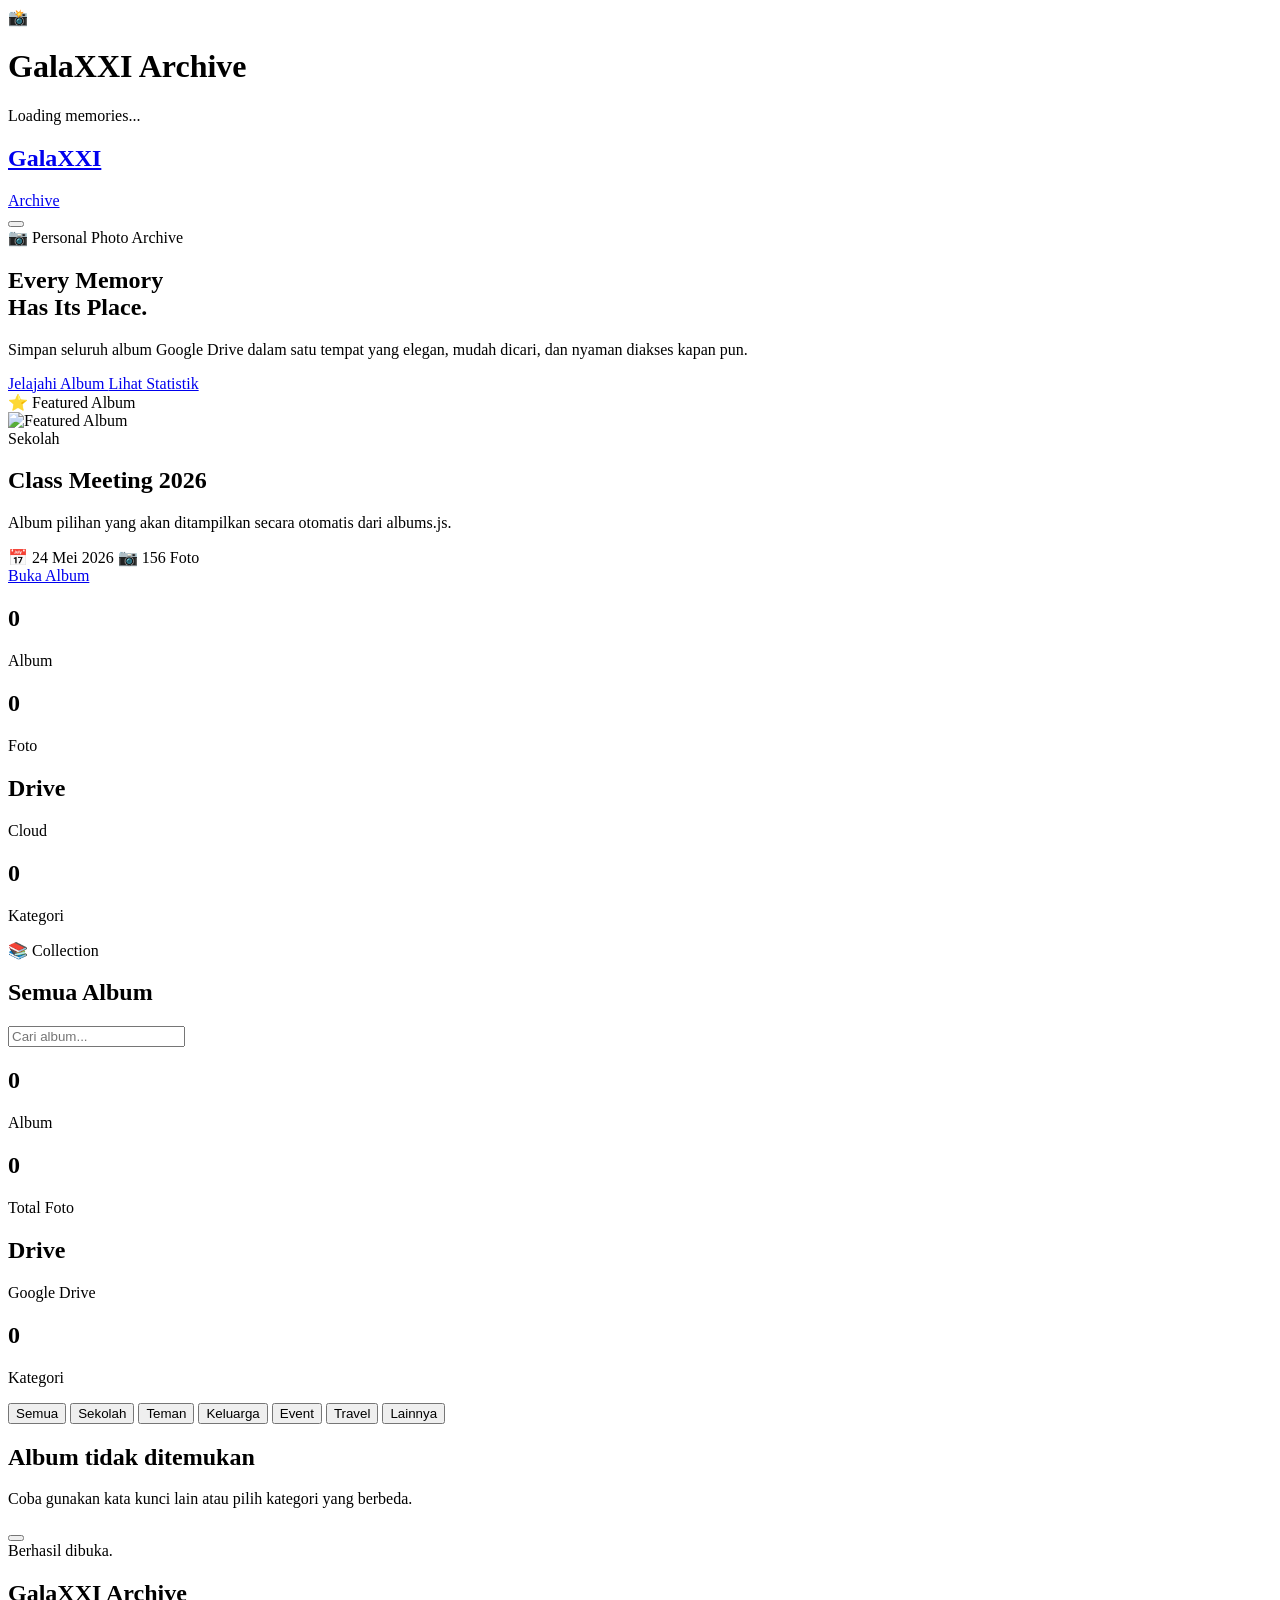
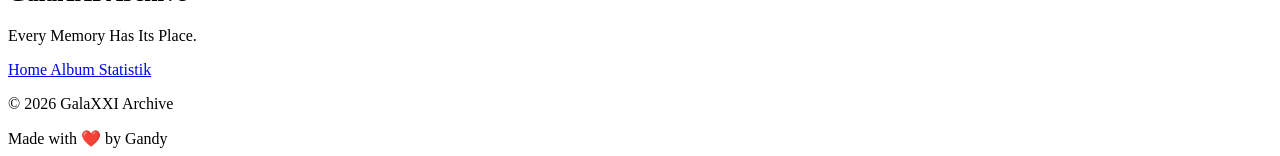
==== index.html @ 816fb4cd "Update index.html" ====
<!DOCTYPE html>
<html lang="id">

<head>
    <!-- ========================================= -->
    <!-- GALAXXI ARCHIVE -->
    <!-- Every Memory Has Its Place -->
    <!-- ========================================= -->

    <meta charset="UTF-8">
    <meta name="viewport" content="width=device-width, initial-scale=1.0">

    <title>GalaXXI Archive</title>

    <meta name="description"
        content="GalaXXI Archive adalah galeri digital pribadi untuk menyimpan dan mengelola arsip foto dalam satu tempat yang rapi.">

    <meta name="author" content="Gandy Ahmad Qusyairi">

    <meta name="theme-color" content="#020617">

    <!-- Open Graph -->

    <meta property="og:title" content="GalaXXI Archive">

    <meta property="og:description"
        content="Every Memory Has Its Place.">

    <meta property="og:type" content="website">

    <meta property="og:image"
        content="assets/logo/cover.jpg">

    <!-- Favicon -->

    <link rel="icon"
        href="assets/logo/favicon.ico">

    <!-- Google Font -->

    <link rel="preconnect"
        href="https://fonts.googleapis.com">

    <link rel="preconnect"
        href="https://fonts.gstatic.com"
        crossorigin>

    <link
        href="https://fonts.googleapis.com/css2?family=Plus+Jakarta+Sans:wght@300;400;500;600;700;800&display=swap"
        rel="stylesheet">

    <!-- Lucide Icons -->

    <script src="https://unpkg.com/lucide@latest"></script>

    <!-- CSS -->

    <link rel="stylesheet"
        href="style.css">

</head>

<body>

    <!-- ========================================= -->
    <!-- LOADING SCREEN -->
    <!-- ========================================= -->

    <div id="loader">

        <div class="loader-logo">

            📸

        </div>

        <h1>

            GalaXXI Archive

        </h1>

        <p>

            Loading memories...

        </p>

    </div>

    <!-- ========================================= -->
    <!-- BACKGROUND -->
    <!-- ========================================= -->

    <div class="background">

        <div class="aurora aurora-1"></div>

        <div class="aurora aurora-2"></div>

        <div class="aurora aurora-3"></div>

        <div class="noise"></div>

    </div>

    <!-- ========================================= -->
    <!-- NAVBAR -->
    <!-- ========================================= -->

    <header>

        <nav class="navbar">

            <a href="#"
                class="logo">

                <div class="logo-icon">

                    <i data-lucide="images"></i>

                </div>

                <div class="logo-text">

                    <h2>

                        GalaXXI

                    </h2>

                    <span>

                        Archive

                    </span>

                </div>

            </a>

            <div class="nav-right">

                <button
                    id="themeToggle"
                    class="icon-button"
                    aria-label="Dark Mode">

                    <i data-lucide="moon-star"></i>

                </button>

            </div>

        </nav>

    </header>

    <!-- ========================================= -->
    <!-- HERO -->
    <!-- ========================================= -->

    <section class="hero">

        <div class="hero-content">

            <span class="hero-badge">

                📷 Personal Photo Archive

            </span>

            <h1>

                Every Memory

                <br>

                <span>

                    Has Its Place.

                </span>

            </h1>

            <p>

                Simpan seluruh album Google Drive
                dalam satu tempat yang elegan,
                mudah dicari,
                dan nyaman diakses kapan pun.

            </p>

            <div class="hero-buttons">

                <a
                    href="#albums"
                    class="btn-primary">

                    Jelajahi Album

                </a>

                <a
                    href="#stats"
                    class="btn-secondary">

                    Lihat Statistik

                </a>

            </div>

        </div>

        <div class="hero-visual">

            <div class="planet">

                <div class="planet-ring"></div>

                <div class="planet-glow"></div>

            </div>

        </div>

    </section>
    <!-- ========================================= -->
<!-- FEATURED DASHBOARD -->
<!-- ========================================= -->

<section class="featured-dashboard">

    <div class="featured-left">

        <span class="section-badge">

            ⭐ Featured Album

        </span>

        <div class="featured-card">

            <div class="featured-cover">

                <img
                    id="featuredCover"
                    src="assets/covers/default.webp"
                    alt="Featured Album">

            </div>

            <div class="featured-content">

                <span class="featured-category">

                    Sekolah

                </span>

                <h2 id="featuredTitle">

                    Class Meeting 2026

                </h2>

                <p id="featuredDescription">

                    Album pilihan yang akan ditampilkan
                    secara otomatis dari albums.js.

                </p>

                <div class="featured-info">

                    <span id="featuredDate">

                        📅 24 Mei 2026

                    </span>

                    <span id="featuredPhotos">

                        📷 156 Foto

                    </span>

                </div>

                <a
                    id="featuredLink"
                    href="#"
                    target="_blank"
                    class="btn-primary">

                    Buka Album

                </a>

            </div>

        </div>

    </div>

    <div class="hero-mini-stats">

        <div class="mini-card">

            <h2 id="miniAlbum">

                0

            </h2>

            <p>

                Album

            </p>

        </div>

        <div class="mini-card">

            <h2 id="miniPhoto">

                0

            </h2>

            <p>

                Foto

            </p>

        </div>

        <div class="mini-card">

            <h2>

                Drive

            </h2>

            <p>

                Cloud

            </p>

        </div>

        <div class="mini-card">

            <h2 id="miniCategory">

                0

            </h2>

            <p>

                Kategori

            </p>

        </div>

    </div>

</section>

<!-- ========================================= -->
<!-- SECTION TITLE -->
<!-- ========================================= -->

<section class="section-title">

    <div>

        <span>

            📚 Collection

        </span>

        <h2>

            Semua Album

        </h2>

    </div>

</section>

    <!-- HERO ENDS HERE -->
  <!-- ========================================= -->
<!-- SEARCH -->
<!-- ========================================= -->

<section class="search-section">

    <div class="search-wrapper">

        <div class="search-box">

            <i data-lucide="search"></i>

            <input
                type="text"
                id="searchInput"
                placeholder="Cari album...">

        </div>

    </div>

</section>

<!-- ========================================= -->
<!-- QUICK STATS -->
<!-- ========================================= -->

<section
    id="stats"
    class="stats-section">

    <div class="stats-grid">

        <div class="stat-card">

            <div class="stat-icon">

                <i data-lucide="folder-open"></i>

            </div>

            <div>

                <h2
                    id="albumCount">

                    0

                </h2>

                <p>

                    Album

                </p>

            </div>

        </div>

        <div class="stat-card">

            <div class="stat-icon">

                <i data-lucide="image"></i>

            </div>

            <div>

                <h2
                    id="photoCount">

                    0

                </h2>

                <p>

                    Total Foto

                </p>

            </div>

        </div>

        <div class="stat-card">

            <div class="stat-icon">

                <i data-lucide="cloud"></i>

            </div>

            <div>

                <h2>

                    Drive

                </h2>

                <p>

                    Google Drive

                </p>

            </div>

        </div>

        <div class="stat-card">

            <div class="stat-icon">

                <i data-lucide="tag"></i>

            </div>

            <div>

                <h2
                    id="categoryCount">

                    0

                </h2>

                <p>

                    Kategori

                </p>

            </div>

        </div>

    </div>

</section>

<!-- ========================================= -->
<!-- CATEGORY -->
<!-- ========================================= -->

<section
    class="category-section">

    <div
        class="category-wrapper">

        <button
            class="category active"
            data-category="Semua">

            Semua

        </button>

        <button
            class="category"
            data-category="Sekolah">

            Sekolah

        </button>

        <button
            class="category"
            data-category="Teman">

            Teman

        </button>

        <button
            class="category"
            data-category="Keluarga">

            Keluarga

        </button>

        <button
            class="category"
            data-category="Event">

            Event

        </button>

        <button
            class="category"
            data-category="Travel">

            Travel

        </button>

        <button
            class="category"
            data-category="Lainnya">

            Lainnya

        </button>

    </div>

</section>

<!-- ========================================= -->
<!-- ALBUM GRID -->
<!-- ========================================= -->

<main
    id="albums"
    class="main-content">

    <section
        id="albumContainer"
        class="album-grid">

    </section>

</main>

<!-- ========================================= -->
<!-- TEMPLATE -->
<!-- ========================================= -->

<template
    id="albumTemplate">

    <article
        class="album-card">

        <div
            class="album-cover">

            <img
                class="cover-image"
                src=""
                alt="Album Cover">

            <div
                class="cover-placeholder">

                <i
                    data-lucide="camera"></i>

            </div>

        </div>

        <div
            class="album-content">

            <span
                class="album-category">

            </span>

            <h3
                class="album-title">

            </h3>

            <p
                class="album-description">

            </p>

            <div
                class="album-info">

                <div>

                    <i
                        data-lucide="calendar-days"></i>

                    <span
                        class="album-date">

                    </span>

                </div>

                <div>

                    <i
                        data-lucide="images"></i>

                    <span
                        class="album-total">

                    </span>

                </div>

            </div>

            <a
                class="open-button"
                target="_blank">

                <span>

                    Buka Album

                </span>

                <i
                    data-lucide="arrow-up-right"></i>

            </a>

        </div>

    </article>

</template>

<!-- PART 1B ENDS HERE -->
      <!-- ========================================= -->
    <!-- EMPTY STATE -->
    <!-- ========================================= -->

    <section
        id="emptyState"
        class="empty-state hidden">

        <div class="empty-icon">

            <i data-lucide="folder-search"></i>

        </div>

        <h2>

            Album tidak ditemukan

        </h2>

        <p>

            Coba gunakan kata kunci lain
            atau pilih kategori yang berbeda.

        </p>

    </section>

    <!-- ========================================= -->
    <!-- BACK TO TOP -->
    <!-- ========================================= -->

    <button
        id="backToTop"
        class="back-to-top"
        aria-label="Kembali ke atas">

        <i data-lucide="arrow-up"></i>

    </button>

    <!-- ========================================= -->
    <!-- SCROLL PROGRESS -->
    <!-- ========================================= -->

    <div
        id="scrollProgress"
        class="scroll-progress">

    </div>

    <!-- ========================================= -->
    <!-- TOAST -->
    <!-- ========================================= -->

    <div
        id="toast"
        class="toast">

        <i data-lucide="check-circle"></i>

        <span>

            Berhasil dibuka.

        </span>

    </div>

    <!-- ========================================= -->
    <!-- FOOTER -->
    <!-- ========================================= -->

    <footer
        class="footer">

        <div
            class="footer-content">

            <div
                class="footer-brand">

                <div
                    class="footer-logo">

                    <i
                        data-lucide="images"></i>

                </div>

                <div>

                    <h2>

                        GalaXXI Archive

                    </h2>

                    <p>

                        Every Memory Has Its Place.

                    </p>

                </div>

            </div>

            <div
                class="footer-links">

                <a href="#">

                    Home

                </a>

                <a href="#albums">

                    Album

                </a>

                <a href="#stats">

                    Statistik

                </a>

            </div>

        </div>

        <div
            class="footer-bottom">

            <p>

                © 2026 GalaXXI Archive

            </p>

            <span>

                Made with ❤️ by Gandy

            </span>

        </div>

    </footer>

    <!-- ========================================= -->
    <!-- JAVASCRIPT -->
    <!-- ========================================= -->

    <script src="albums.js"></script>

    <script src="script.js"></script>

    <script>

        lucide.createIcons();

    </script>

</body>

</html>
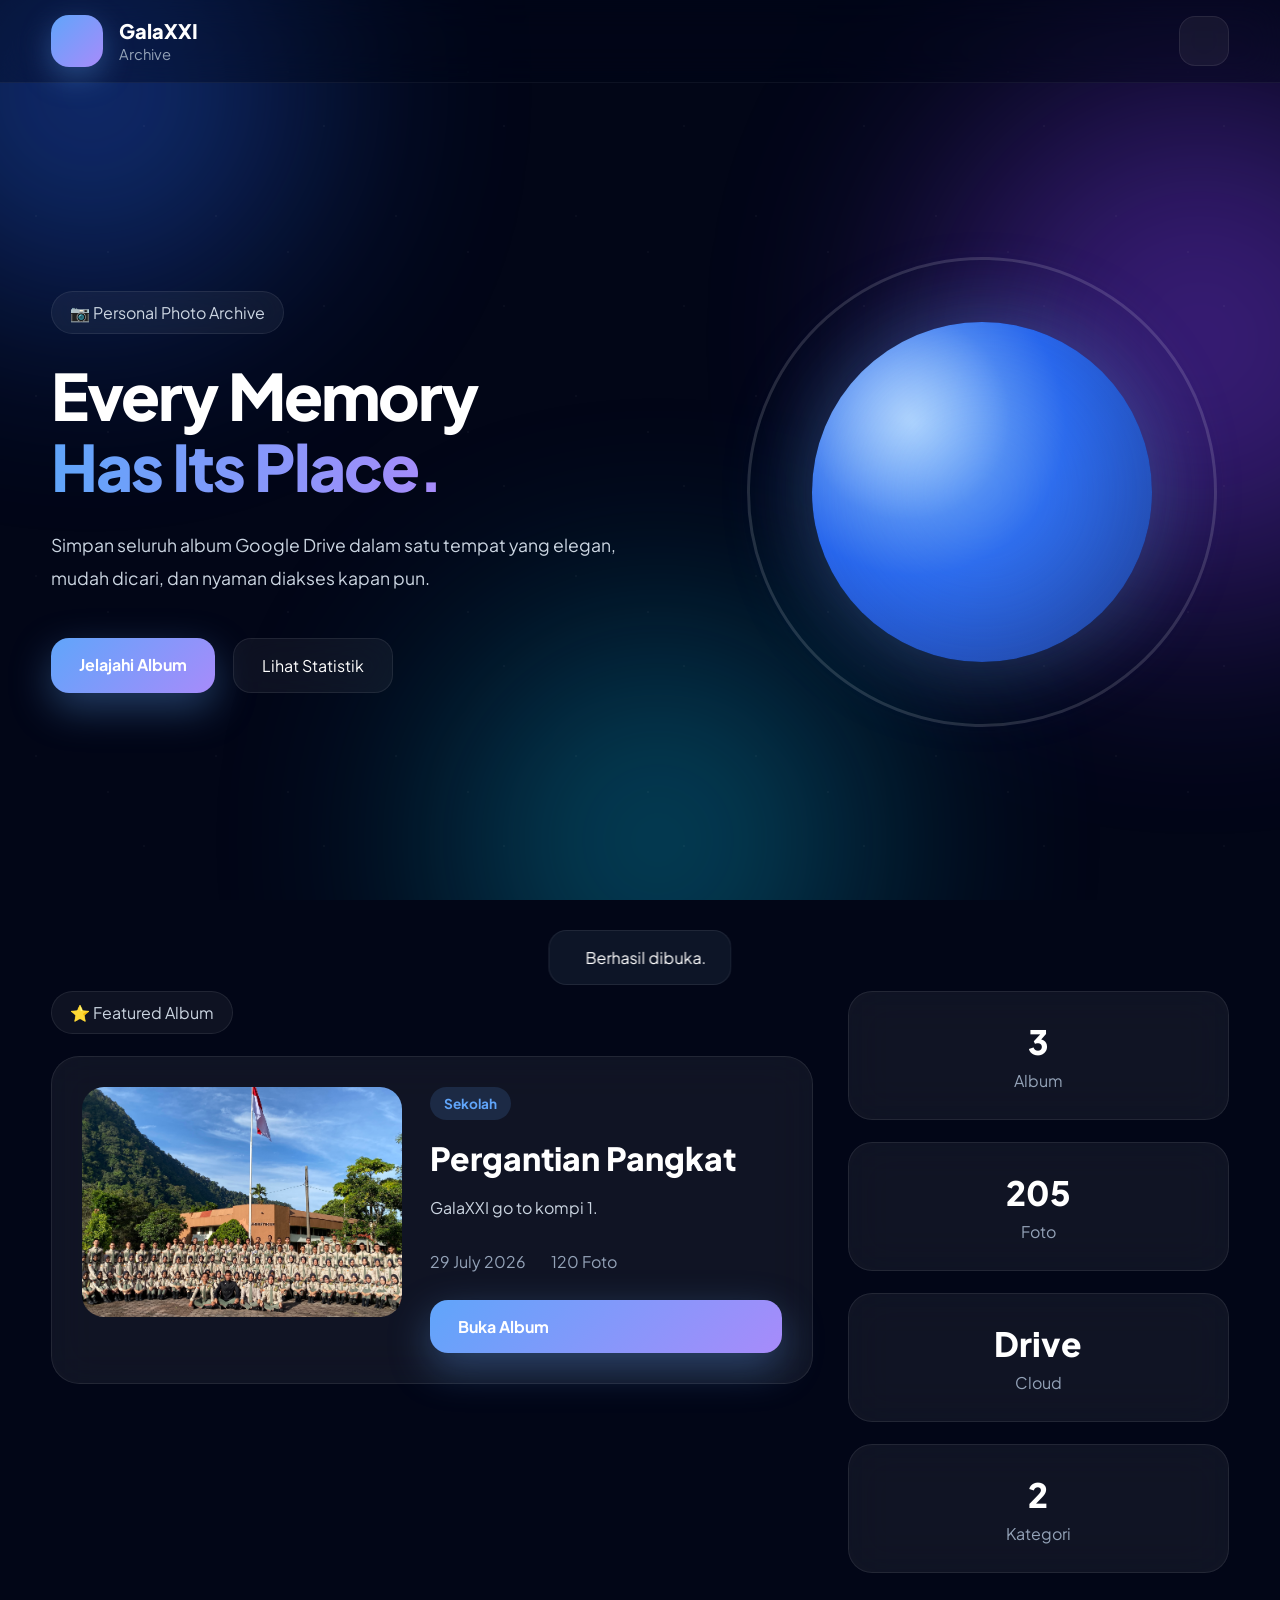
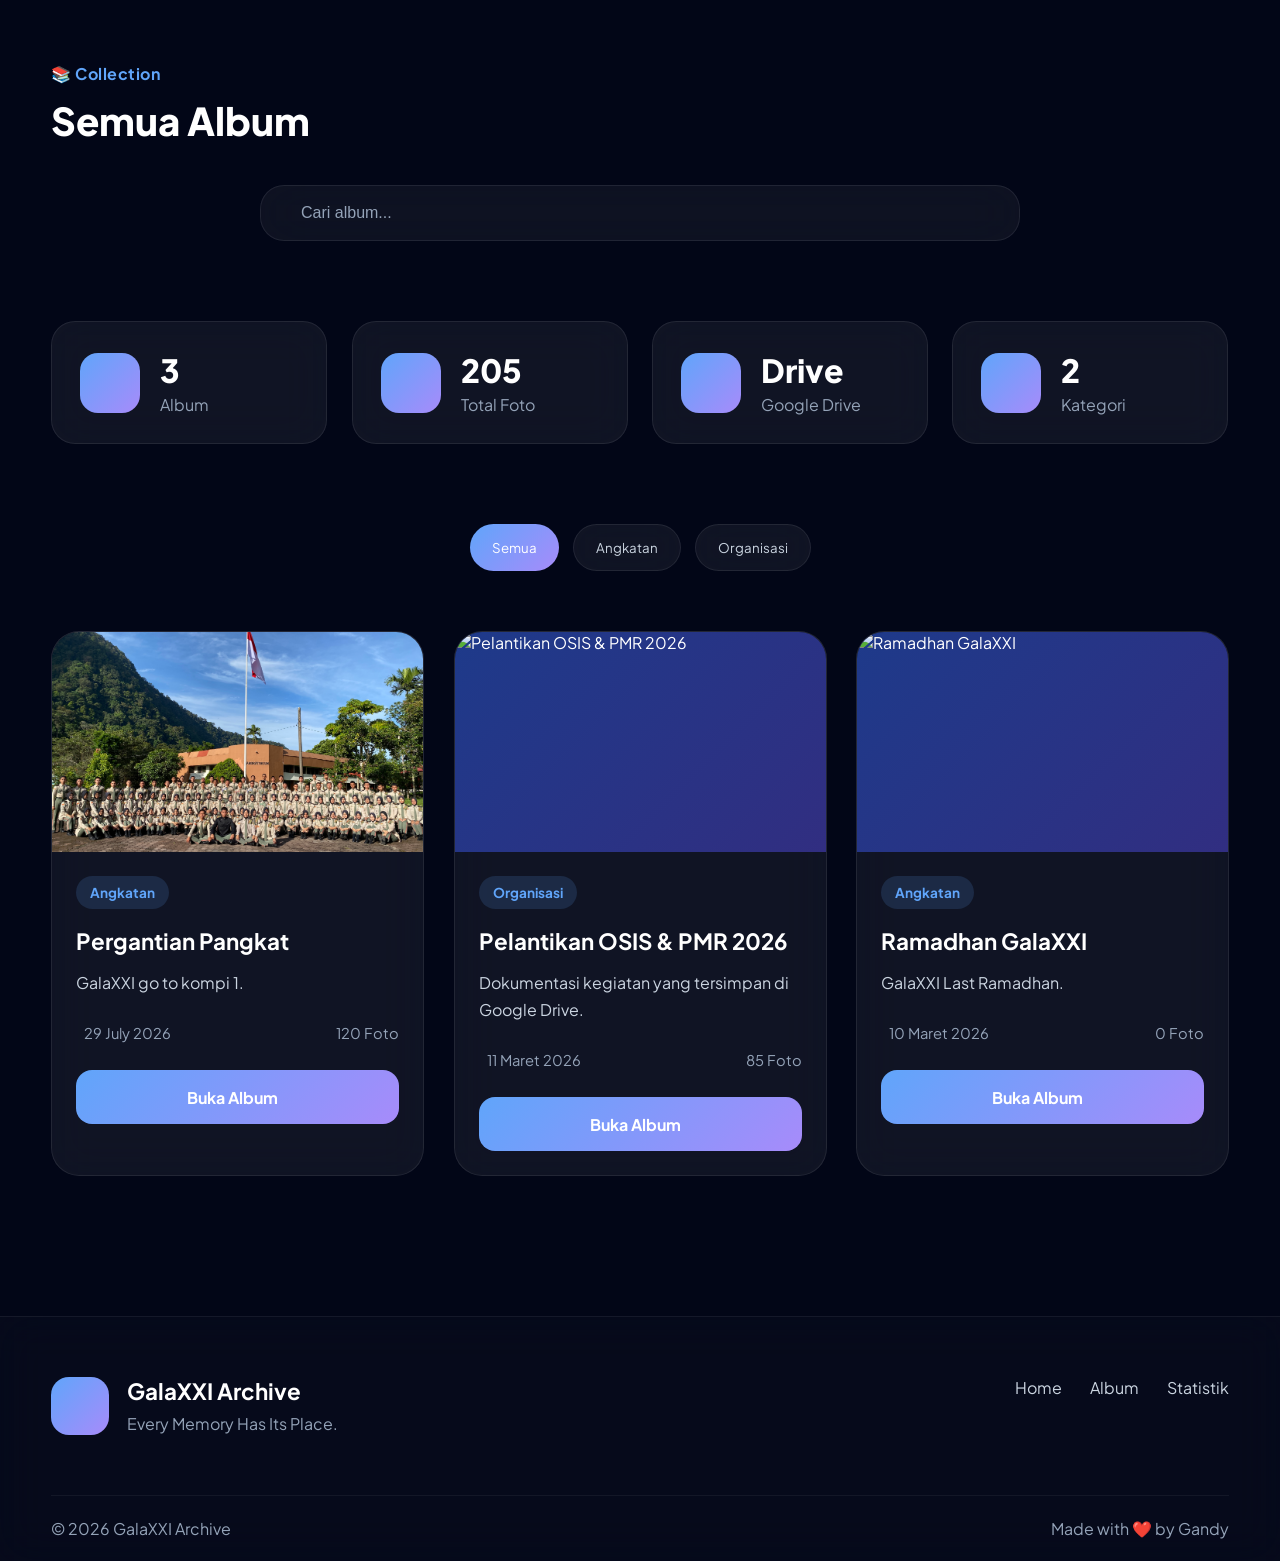
==== commit 3659807c: "Make Google Drive statistic card clickable" ====
--- a/index.html
+++ b/index.html
@@ -12,889 +12,233 @@
 
     <title>GalaXXI Archive</title>
 
-    <meta name="description"
-        content="GalaXXI Archive adalah galeri digital pribadi untuk menyimpan dan mengelola arsip foto dalam satu tempat yang rapi.">
-
+    <meta name="description" content="GalaXXI Archive adalah galeri digital pribadi untuk menyimpan dan mengelola arsip foto dalam satu tempat yang rapi.">
     <meta name="author" content="Gandy Ahmad Qusyairi">
-
     <meta name="theme-color" content="#020617">
 
-    <!-- Open Graph -->
-
     <meta property="og:title" content="GalaXXI Archive">
-
-    <meta property="og:description"
-        content="Every Memory Has Its Place.">
-
+    <meta property="og:description" content="Every Memory Has Its Place.">
     <meta property="og:type" content="website">
-
-    <meta property="og:image"
-        content="assets/logo/cover.jpg">
-
-    <!-- Favicon -->
-
-    <link rel="icon"
-        href="assets/logo/favicon.ico">
-
-    <!-- Google Font -->
-
-    <link rel="preconnect"
-        href="https://fonts.googleapis.com">
-
-    <link rel="preconnect"
-        href="https://fonts.gstatic.com"
-        crossorigin>
-
-    <link
-        href="https://fonts.googleapis.com/css2?family=Plus+Jakarta+Sans:wght@300;400;500;600;700;800&display=swap"
-        rel="stylesheet">
-
-    <!-- Lucide Icons -->
+    <meta property="og:image" content="assets/logo/cover.jpg">
+
+    <link rel="icon" href="assets/logo/favicon.ico">
+
+    <link rel="preconnect" href="https://fonts.googleapis.com">
+    <link rel="preconnect" href="https://fonts.gstatic.com" crossorigin>
+    <link href="https://fonts.googleapis.com/css2?family=Plus+Jakarta+Sans:wght@300;400;500;600;700;800&display=swap" rel="stylesheet">
 
     <script src="https://unpkg.com/lucide@latest"></script>
-
-    <!-- CSS -->
-
-    <link rel="stylesheet"
-        href="style.css">
-
+    <link rel="stylesheet" href="style.css">
 </head>
 
 <body>
 
-    <!-- ========================================= -->
-    <!-- LOADING SCREEN -->
-    <!-- ========================================= -->
-
     <div id="loader">
-
-        <div class="loader-logo">
-
-            📸
-
-        </div>
-
-        <h1>
-
-            GalaXXI Archive
-
-        </h1>
-
-        <p>
-
-            Loading memories...
-
-        </p>
-
+        <div class="loader-logo">📸</div>
+        <h1>GalaXXI Archive</h1>
+        <p>Loading memories...</p>
     </div>
 
-    <!-- ========================================= -->
-    <!-- BACKGROUND -->
-    <!-- ========================================= -->
-
     <div class="background">
-
         <div class="aurora aurora-1"></div>
-
         <div class="aurora aurora-2"></div>
-
         <div class="aurora aurora-3"></div>
-
         <div class="noise"></div>
-
     </div>
 
-    <!-- ========================================= -->
-    <!-- NAVBAR -->
-    <!-- ========================================= -->
-
     <header>
-
         <nav class="navbar">
-
-            <a href="#"
-                class="logo">
-
+            <a href="#" class="logo">
                 <div class="logo-icon">
-
                     <i data-lucide="images"></i>
-
-                </div>
-
+                </div>
                 <div class="logo-text">
-
-                    <h2>
-
-                        GalaXXI
-
-                    </h2>
-
-                    <span>
-
-                        Archive
-
-                    </span>
-
-                </div>
-
+                    <h2>GalaXXI</h2>
+                    <span>Archive</span>
+                </div>
             </a>
 
             <div class="nav-right">
-
-                <button
-                    id="themeToggle"
-                    class="icon-button"
-                    aria-label="Dark Mode">
-
+                <button id="themeToggle" class="icon-button" aria-label="Dark Mode">
                     <i data-lucide="moon-star"></i>
-
                 </button>
-
-            </div>
-
+            </div>
         </nav>
-
     </header>
 
-    <!-- ========================================= -->
-    <!-- HERO -->
-    <!-- ========================================= -->
-
     <section class="hero">
-
         <div class="hero-content">
-
-            <span class="hero-badge">
-
-                📷 Personal Photo Archive
-
-            </span>
-
-            <h1>
-
-                Every Memory
-
-                <br>
-
-                <span>
-
-                    Has Its Place.
-
-                </span>
-
-            </h1>
-
-            <p>
-
-                Simpan seluruh album Google Drive
-                dalam satu tempat yang elegan,
-                mudah dicari,
-                dan nyaman diakses kapan pun.
-
-            </p>
+            <span class="hero-badge">📷 Personal Photo Archive</span>
+            <h1>Every Memory<br><span>Has Its Place.</span></h1>
+            <p>Simpan seluruh album Google Drive dalam satu tempat yang elegan, mudah dicari, dan nyaman diakses kapan pun.</p>
 
             <div class="hero-buttons">
-
-                <a
-                    href="#albums"
-                    class="btn-primary">
-
-                    Jelajahi Album
-
+                <a href="#albums" class="btn-primary">Jelajahi Album</a>
+                <a href="#stats" class="btn-secondary">Lihat Statistik</a>
+            </div>
+        </div>
+
+        <div class="hero-visual">
+            <div class="planet">
+                <div class="planet-ring"></div>
+                <div class="planet-glow"></div>
+            </div>
+        </div>
+    </section>
+
+    <section class="featured-dashboard">
+        <div class="featured-left">
+            <span class="section-badge">⭐ Featured Album</span>
+
+            <div class="featured-card">
+                <div class="featured-cover">
+                    <img id="featuredCover" src="assets/covers/default.webp" alt="Featured Album">
+                </div>
+
+                <div class="featured-content">
+                    <span class="featured-category">Sekolah</span>
+                    <h2 id="featuredTitle">Class Meeting 2026</h2>
+                    <p id="featuredDescription">Album pilihan yang akan ditampilkan secara otomatis dari albums.js.</p>
+
+                    <div class="featured-info">
+                        <span id="featuredDate">📅 24 Mei 2026</span>
+                        <span id="featuredPhotos">📷 156 Foto</span>
+                    </div>
+
+                    <a id="featuredLink" href="#" target="_blank" rel="noopener noreferrer" class="btn-primary">Buka Album</a>
+                </div>
+            </div>
+        </div>
+
+        <div class="hero-mini-stats">
+            <div class="mini-card">
+                <h2 id="miniAlbum">0</h2>
+                <p>Album</p>
+            </div>
+            <div class="mini-card">
+                <h2 id="miniPhoto">0</h2>
+                <p>Foto</p>
+            </div>
+            <div class="mini-card">
+                <h2>Drive</h2>
+                <p>Cloud</p>
+            </div>
+            <div class="mini-card">
+                <h2 id="miniCategory">0</h2>
+                <p>Kategori</p>
+            </div>
+        </div>
+    </section>
+
+    <section class="section-title">
+        <div>
+            <span>📚 Collection</span>
+            <h2>Semua Album</h2>
+        </div>
+    </section>
+
+    <section class="search-section">
+        <div class="search-wrapper">
+            <div class="search-box">
+                <i data-lucide="search"></i>
+                <input type="text" id="searchInput" placeholder="Cari album...">
+            </div>
+        </div>
+    </section>
+
+    <section id="stats" class="stats-section">
+        <div class="stats-grid">
+            <div class="stat-card">
+                <div class="stat-icon"><i data-lucide="folder-open"></i></div>
+                <div><h2 id="albumCount">0</h2><p>Album</p></div>
+            </div>
+
+            <div class="stat-card">
+                <div class="stat-icon"><i data-lucide="image"></i></div>
+                <div><h2 id="photoCount">0</h2><p>Total Foto</p></div>
+            </div>
+
+            <a id="driveStat" class="stat-card stat-card-link" href="#" target="_blank" rel="noopener noreferrer" aria-label="Buka arsip Google Drive">
+                <div class="stat-icon"><i data-lucide="cloud"></i></div>
+                <div><h2>Drive</h2><p>Google Drive</p></div>
+            </a>
+
+            <div class="stat-card">
+                <div class="stat-icon"><i data-lucide="tag"></i></div>
+                <div><h2 id="categoryCount">0</h2><p>Kategori</p></div>
+            </div>
+        </div>
+    </section>
+
+    <section class="category-section">
+        <div class="category-wrapper">
+            <button class="category active" data-category="Semua">Semua</button>
+        </div>
+    </section>
+
+    <main id="albums" class="main-content">
+        <section id="albumContainer" class="album-grid"></section>
+    </main>
+
+    <template id="albumTemplate">
+        <article class="album-card">
+            <div class="album-cover">
+                <img class="cover-image" src="" alt="Album Cover">
+                <div class="cover-placeholder"><i data-lucide="camera"></i></div>
+            </div>
+
+            <div class="album-content">
+                <span class="album-category"></span>
+                <h3 class="album-title"></h3>
+                <p class="album-description"></p>
+
+                <div class="album-info">
+                    <div><i data-lucide="calendar-days"></i><span class="album-date"></span></div>
+                    <div><i data-lucide="images"></i><span class="album-total"></span></div>
+                </div>
+
+                <a class="open-button" target="_blank" rel="noopener noreferrer">
+                    <span>Buka Album</span>
+                    <i data-lucide="arrow-up-right"></i>
                 </a>
-
-                <a
-                    href="#stats"
-                    class="btn-secondary">
-
-                    Lihat Statistik
-
-                </a>
-
-            </div>
-
-        </div>
-
-        <div class="hero-visual">
-
-            <div class="planet">
-
-                <div class="planet-ring"></div>
-
-                <div class="planet-glow"></div>
-
-            </div>
-
-        </div>
-
-    </section>
-    <!-- ========================================= -->
-<!-- FEATURED DASHBOARD -->
-<!-- ========================================= -->
-
-<section class="featured-dashboard">
-
-    <div class="featured-left">
-
-        <span class="section-badge">
-
-            ⭐ Featured Album
-
-        </span>
-
-        <div class="featured-card">
-
-            <div class="featured-cover">
-
-                <img
-                    id="featuredCover"
-                    src="assets/covers/default.webp"
-                    alt="Featured Album">
-
-            </div>
-
-            <div class="featured-content">
-
-                <span class="featured-category">
-
-                    Sekolah
-
-                </span>
-
-                <h2 id="featuredTitle">
-
-                    Class Meeting 2026
-
-                </h2>
-
-                <p id="featuredDescription">
-
-                    Album pilihan yang akan ditampilkan
-                    secara otomatis dari albums.js.
-
-                </p>
-
-                <div class="featured-info">
-
-                    <span id="featuredDate">
-
-                        📅 24 Mei 2026
-
-                    </span>
-
-                    <span id="featuredPhotos">
-
-                        📷 156 Foto
-
-                    </span>
-
-                </div>
-
-                <a
-                    id="featuredLink"
-                    href="#"
-                    target="_blank"
-                    class="btn-primary">
-
-                    Buka Album
-
-                </a>
-
-            </div>
-
-        </div>
-
+            </div>
+        </article>
+    </template>
+
+    <section id="emptyState" class="empty-state hidden">
+        <div class="empty-icon"><i data-lucide="folder-search"></i></div>
+        <h2>Album tidak ditemukan</h2>
+        <p>Coba gunakan kata kunci lain atau pilih kategori yang berbeda.</p>
+    </section>
+
+    <button id="backToTop" class="back-to-top" aria-label="Kembali ke atas"><i data-lucide="arrow-up"></i></button>
+    <div id="scrollProgress" class="scroll-progress"></div>
+
+    <div id="toast" class="toast">
+        <i data-lucide="check-circle"></i>
+        <span>Berhasil dibuka.</span>
     </div>
 
-    <div class="hero-mini-stats">
-
-        <div class="mini-card">
-
-            <h2 id="miniAlbum">
-
-                0
-
-            </h2>
-
-            <p>
-
-                Album
-
-            </p>
-
-        </div>
-
-        <div class="mini-card">
-
-            <h2 id="miniPhoto">
-
-                0
-
-            </h2>
-
-            <p>
-
-                Foto
-
-            </p>
-
-        </div>
-
-        <div class="mini-card">
-
-            <h2>
-
-                Drive
-
-            </h2>
-
-            <p>
-
-                Cloud
-
-            </p>
-
-        </div>
-
-        <div class="mini-card">
-
-            <h2 id="miniCategory">
-
-                0
-
-            </h2>
-
-            <p>
-
-                Kategori
-
-            </p>
-
-        </div>
-
-    </div>
-
-</section>
-
-<!-- ========================================= -->
-<!-- SECTION TITLE -->
-<!-- ========================================= -->
-
-<section class="section-title">
-
-    <div>
-
-        <span>
-
-            📚 Collection
-
-        </span>
-
-        <h2>
-
-            Semua Album
-
-        </h2>
-
-    </div>
-
-</section>
-
-    <!-- HERO ENDS HERE -->
-  <!-- ========================================= -->
-<!-- SEARCH -->
-<!-- ========================================= -->
-
-<section class="search-section">
-
-    <div class="search-wrapper">
-
-        <div class="search-box">
-
-            <i data-lucide="search"></i>
-
-            <input
-                type="text"
-                id="searchInput"
-                placeholder="Cari album...">
-
-        </div>
-
-    </div>
-
-</section>
-
-<!-- ========================================= -->
-<!-- QUICK STATS -->
-<!-- ========================================= -->
-
-<section
-    id="stats"
-    class="stats-section">
-
-    <div class="stats-grid">
-
-        <div class="stat-card">
-
-            <div class="stat-icon">
-
-                <i data-lucide="folder-open"></i>
-
-            </div>
-
-            <div>
-
-                <h2
-                    id="albumCount">
-
-                    0
-
-                </h2>
-
-                <p>
-
-                    Album
-
-                </p>
-
-            </div>
-
-        </div>
-
-        <div class="stat-card">
-
-            <div class="stat-icon">
-
-                <i data-lucide="image"></i>
-
-            </div>
-
-            <div>
-
-                <h2
-                    id="photoCount">
-
-                    0
-
-                </h2>
-
-                <p>
-
-                    Total Foto
-
-                </p>
-
-            </div>
-
-        </div>
-
-        <div class="stat-card">
-
-            <div class="stat-icon">
-
-                <i data-lucide="cloud"></i>
-
-            </div>
-
-            <div>
-
-                <h2>
-
-                    Drive
-
-                </h2>
-
-                <p>
-
-                    Google Drive
-
-                </p>
-
-            </div>
-
-        </div>
-
-        <div class="stat-card">
-
-            <div class="stat-icon">
-
-                <i data-lucide="tag"></i>
-
-            </div>
-
-            <div>
-
-                <h2
-                    id="categoryCount">
-
-                    0
-
-                </h2>
-
-                <p>
-
-                    Kategori
-
-                </p>
-
-            </div>
-
-        </div>
-
-    </div>
-
-</section>
-
-<!-- ========================================= -->
-<!-- CATEGORY -->
-<!-- ========================================= -->
-
-<section
-    class="category-section">
-
-    <div
-        class="category-wrapper">
-
-        <button
-            class="category active"
-            data-category="Semua">
-
-            Semua
-
-        </button>
-
-        <button
-            class="category"
-            data-category="Sekolah">
-
-            Sekolah
-
-        </button>
-
-        <button
-            class="category"
-            data-category="Teman">
-
-            Teman
-
-        </button>
-
-        <button
-            class="category"
-            data-category="Keluarga">
-
-            Keluarga
-
-        </button>
-
-        <button
-            class="category"
-            data-category="Event">
-
-            Event
-
-        </button>
-
-        <button
-            class="category"
-            data-category="Travel">
-
-            Travel
-
-        </button>
-
-        <button
-            class="category"
-            data-category="Lainnya">
-
-            Lainnya
-
-        </button>
-
-    </div>
-
-</section>
-
-<!-- ========================================= -->
-<!-- ALBUM GRID -->
-<!-- ========================================= -->
-
-<main
-    id="albums"
-    class="main-content">
-
-    <section
-        id="albumContainer"
-        class="album-grid">
-
-    </section>
-
-</main>
-
-<!-- ========================================= -->
-<!-- TEMPLATE -->
-<!-- ========================================= -->
-
-<template
-    id="albumTemplate">
-
-    <article
-        class="album-card">
-
-        <div
-            class="album-cover">
-
-            <img
-                class="cover-image"
-                src=""
-                alt="Album Cover">
-
-            <div
-                class="cover-placeholder">
-
-                <i
-                    data-lucide="camera"></i>
-
-            </div>
-
-        </div>
-
-        <div
-            class="album-content">
-
-            <span
-                class="album-category">
-
-            </span>
-
-            <h3
-                class="album-title">
-
-            </h3>
-
-            <p
-                class="album-description">
-
-            </p>
-
-            <div
-                class="album-info">
-
-                <div>
-
-                    <i
-                        data-lucide="calendar-days"></i>
-
-                    <span
-                        class="album-date">
-
-                    </span>
-
-                </div>
-
-                <div>
-
-                    <i
-                        data-lucide="images"></i>
-
-                    <span
-                        class="album-total">
-
-                    </span>
-
-                </div>
-
-            </div>
-
-            <a
-                class="open-button"
-                target="_blank">
-
-                <span>
-
-                    Buka Album
-
-                </span>
-
-                <i
-                    data-lucide="arrow-up-right"></i>
-
-            </a>
-
-        </div>
-
-    </article>
-
-</template>
-
-<!-- PART 1B ENDS HERE -->
-      <!-- ========================================= -->
-    <!-- EMPTY STATE -->
-    <!-- ========================================= -->
-
-    <section
-        id="emptyState"
-        class="empty-state hidden">
-
-        <div class="empty-icon">
-
-            <i data-lucide="folder-search"></i>
-
-        </div>
-
-        <h2>
-
-            Album tidak ditemukan
-
-        </h2>
-
-        <p>
-
-            Coba gunakan kata kunci lain
-            atau pilih kategori yang berbeda.
-
-        </p>
-
-    </section>
-
-    <!-- ========================================= -->
-    <!-- BACK TO TOP -->
-    <!-- ========================================= -->
-
-    <button
-        id="backToTop"
-        class="back-to-top"
-        aria-label="Kembali ke atas">
-
-        <i data-lucide="arrow-up"></i>
-
-    </button>
-
-    <!-- ========================================= -->
-    <!-- SCROLL PROGRESS -->
-    <!-- ========================================= -->
-
-    <div
-        id="scrollProgress"
-        class="scroll-progress">
-
-    </div>
-
-    <!-- ========================================= -->
-    <!-- TOAST -->
-    <!-- ========================================= -->
-
-    <div
-        id="toast"
-        class="toast">
-
-        <i data-lucide="check-circle"></i>
-
-        <span>
-
-            Berhasil dibuka.
-
-        </span>
-
-    </div>
-
-    <!-- ========================================= -->
-    <!-- FOOTER -->
-    <!-- ========================================= -->
-
-    <footer
-        class="footer">
-
-        <div
-            class="footer-content">
-
-            <div
-                class="footer-brand">
-
-                <div
-                    class="footer-logo">
-
-                    <i
-                        data-lucide="images"></i>
-
-                </div>
-
-                <div>
-
-                    <h2>
-
-                        GalaXXI Archive
-
-                    </h2>
-
-                    <p>
-
-                        Every Memory Has Its Place.
-
-                    </p>
-
-                </div>
-
-            </div>
-
-            <div
-                class="footer-links">
-
-                <a href="#">
-
-                    Home
-
-                </a>
-
-                <a href="#albums">
-
-                    Album
-
-                </a>
-
-                <a href="#stats">
-
-                    Statistik
-
-                </a>
-
-            </div>
-
-        </div>
-
-        <div
-            class="footer-bottom">
-
-            <p>
-
-                © 2026 GalaXXI Archive
-
-            </p>
-
-            <span>
-
-                Made with ❤️ by Gandy
-
-            </span>
-
-        </div>
-
+    <footer class="footer">
+        <div class="footer-content">
+            <div class="footer-brand">
+                <div class="footer-logo"><i data-lucide="images"></i></div>
+                <div><h2>GalaXXI Archive</h2><p>Every Memory Has Its Place.</p></div>
+            </div>
+            <div class="footer-links">
+                <a href="#">Home</a>
+                <a href="#albums">Album</a>
+                <a href="#stats">Statistik</a>
+            </div>
+        </div>
+        <div class="footer-bottom">
+            <p>© 2026 GalaXXI Archive</p>
+            <span>Made with ❤️ by Gandy</span>
+        </div>
     </footer>
 
-    <!-- ========================================= -->
-    <!-- JAVASCRIPT -->
-    <!-- ========================================= -->
-
     <script src="albums.js"></script>
-
     <script src="script.js"></script>
-
-    <script>
-
-        lucide.createIcons();
-
-    </script>
-
+    <script>lucide.createIcons();</script>
 </body>
-
 </html>
--- a/style.css
+++ b/style.css
@@ -0,0 +1,2829 @@
+/*==================================================
+    GalaXXI Archive
+    Part 2A
+    Reset • Variables • Background • Navbar
+==================================================*/
+
+
+/*==================================================
+    GOOGLE FONT
+==================================================*/
+
+@import url('https://fonts.googleapis.com/css2?family=Plus+Jakarta+Sans:wght@300;400;500;600;700;800&display=swap');
+
+
+/*==================================================
+    ROOT VARIABLES
+==================================================*/
+
+:root{
+
+    --bg:#020617;
+    --surface:rgba(255,255,255,.06);
+    --surface-hover:rgba(255,255,255,.09);
+
+    --border:rgba(255,255,255,.08);
+
+    --text:#ffffff;
+    --text-soft:#CBD5E1;
+    --text-muted:#94A3B8;
+
+    --primary:#60A5FA;
+    --secondary:#A78BFA;
+
+    --success:#22C55E;
+    --danger:#EF4444;
+
+    --shadow:
+        0 20px 60px rgba(0,0,0,.35);
+
+    --glass:
+        blur(20px);
+
+    --radius:22px;
+
+}
+
+
+/*==================================================
+    RESET
+==================================================*/
+
+*{
+
+    margin:0;
+    padding:0;
+    box-sizing:border-box;
+
+}
+
+
+html{
+
+    scroll-behavior:smooth;
+
+}
+
+
+body{
+
+    background:var(--bg);
+
+    color:var(--text);
+
+    font-family:'Plus Jakarta Sans',sans-serif;
+
+    overflow-x:hidden;
+
+    min-height:100vh;
+
+}
+
+
+/*==================================================
+    SCROLLBAR
+==================================================*/
+
+::-webkit-scrollbar{
+
+    width:10px;
+
+}
+
+::-webkit-scrollbar-track{
+
+    background:#020617;
+
+}
+
+::-webkit-scrollbar-thumb{
+
+    background:#334155;
+
+    border-radius:20px;
+
+}
+
+::-webkit-scrollbar-thumb:hover{
+
+    background:#475569;
+
+}
+
+
+/*==================================================
+    LINKS
+==================================================*/
+
+a{
+
+    text-decoration:none;
+
+    color:inherit;
+
+}
+
+
+button{
+
+    font-family:inherit;
+
+}
+
+
+/*==================================================
+    SELECTION
+==================================================*/
+
+::selection{
+
+    background:var(--primary);
+
+    color:white;
+
+}
+
+
+/*==================================================
+    BACKGROUND
+==================================================*/
+
+.background{
+
+    position:fixed;
+
+    inset:0;
+
+    overflow:hidden;
+
+    z-index:-5;
+
+}
+
+
+/*==================================================
+    AURORA
+==================================================*/
+
+.aurora{
+
+    position:absolute;
+
+    border-radius:50%;
+
+    filter:blur(120px);
+
+    opacity:.45;
+
+    animation:float 18s ease-in-out infinite;
+
+}
+
+
+.aurora-1{
+
+    width:420px;
+    height:420px;
+
+    background:#2563EB;
+
+    top:-120px;
+    left:-120px;
+
+}
+
+
+.aurora-2{
+
+    width:520px;
+    height:520px;
+
+    background:#7C3AED;
+
+    right:-180px;
+    top:80px;
+
+    animation-delay:4s;
+
+}
+
+
+.aurora-3{
+
+    width:420px;
+    height:420px;
+
+    background:#0891B2;
+
+    bottom:-150px;
+    left:35%;
+
+    animation-delay:8s;
+
+}
+
+
+/*==================================================
+    NOISE
+==================================================*/
+
+.noise{
+
+    position:absolute;
+
+    inset:0;
+
+    opacity:.03;
+
+    background-image:
+    radial-gradient(circle at 20% 20%,white 1px,transparent 1px),
+    radial-gradient(circle at 80% 70%,white 1px,transparent 1px),
+    radial-gradient(circle at 60% 40%,white 1px,transparent 1px);
+
+    background-size:180px 180px;
+
+}
+
+
+/*==================================================
+    NAVBAR
+==================================================*/
+
+header{
+
+    position:sticky;
+
+    top:0;
+
+    z-index:999;
+
+    backdrop-filter:blur(18px);
+
+    background:rgba(2,6,23,.35);
+
+    border-bottom:1px solid rgba(255,255,255,.05);
+
+}
+
+
+.navbar{
+
+    width:min(1200px,92%);
+
+    margin:auto;
+
+    display:flex;
+
+    justify-content:space-between;
+
+    align-items:center;
+
+    height:82px;
+
+}
+
+
+.logo{
+
+    display:flex;
+
+    align-items:center;
+
+    gap:16px;
+
+}
+
+
+.logo-icon{
+
+    width:52px;
+    height:52px;
+
+    border-radius:18px;
+
+    display:grid;
+
+    place-items:center;
+
+    background:linear-gradient(
+        135deg,
+        var(--primary),
+        var(--secondary)
+    );
+
+    box-shadow:
+    0 10px 30px rgba(96,165,250,.35);
+
+}
+
+
+.logo-icon svg{
+
+    width:26px;
+
+    height:26px;
+
+}
+
+
+.logo-text h2{
+
+    font-size:1.25rem;
+
+    font-weight:800;
+
+}
+
+
+.logo-text span{
+
+    color:var(--text-muted);
+
+    font-size:.92rem;
+
+}
+
+
+.nav-right{
+
+    display:flex;
+
+    gap:12px;
+
+}
+
+
+.icon-button{
+
+    width:50px;
+    height:50px;
+
+    border:none;
+
+    border-radius:16px;
+
+    cursor:pointer;
+
+    color:white;
+
+    background:var(--surface);
+
+    backdrop-filter:var(--glass);
+
+    border:1px solid var(--border);
+
+    transition:.35s;
+
+}
+
+
+.icon-button:hover{
+
+    background:var(--surface-hover);
+
+    transform:translateY(-3px);
+
+}
+
+
+/*==================================================
+    FLOAT ANIMATION
+==================================================*/
+
+@keyframes float{
+
+    0%{
+
+        transform:
+        translateY(0)
+        translateX(0);
+
+    }
+
+    50%{
+
+        transform:
+        translateY(-40px)
+        translateX(30px);
+
+    }
+
+    100%{
+
+        transform:
+        translateY(0)
+        translateX(0);
+
+    }
+
+}
+/*==================================================
+    HERO
+==================================================*/
+
+.hero{
+
+    width:min(1200px,92%);
+
+    margin:auto;
+
+    min-height:calc(100vh - 82px);
+
+    display:grid;
+
+    grid-template-columns:1.1fr .9fr;
+
+    align-items:center;
+
+    gap:80px;
+
+}
+
+
+.hero-content{
+
+    position:relative;
+
+    z-index:2;
+
+}
+
+
+.hero-badge{
+
+    display:inline-flex;
+
+    align-items:center;
+
+    gap:10px;
+
+    padding:10px 18px;
+
+    border-radius:999px;
+
+    background:rgba(255,255,255,.05);
+
+    border:1px solid rgba(255,255,255,.08);
+
+    color:var(--text-soft);
+
+    backdrop-filter:blur(20px);
+
+    margin-bottom:26px;
+
+}
+
+
+.hero h1{
+
+    font-size:4rem;
+
+    line-height:1.1;
+
+    font-weight:800;
+
+    letter-spacing:-2px;
+
+}
+
+
+.hero h1 span{
+
+    background:linear-gradient(
+        90deg,
+        var(--primary),
+        var(--secondary)
+    );
+
+    -webkit-background-clip:text;
+
+    color:transparent;
+
+}
+
+
+.hero p{
+
+    margin-top:28px;
+
+    color:var(--text-soft);
+
+    font-size:1.1rem;
+
+    line-height:1.9;
+
+    max-width:620px;
+
+}
+
+
+.hero-buttons{
+
+    display:flex;
+
+    gap:18px;
+
+    margin-top:42px;
+
+}
+
+
+/*==================================================
+    BUTTONS
+==================================================*/
+
+.btn-primary{
+
+    padding:16px 28px;
+
+    border-radius:18px;
+
+    background:linear-gradient(
+        135deg,
+        var(--primary),
+        var(--secondary)
+    );
+
+    color:white;
+
+    font-weight:700;
+
+    transition:.35s;
+
+    box-shadow:
+    0 15px 40px rgba(96,165,250,.35);
+
+}
+
+
+.btn-primary:hover{
+
+    transform:
+    translateY(-6px);
+
+    box-shadow:
+    0 25px 60px rgba(96,165,250,.45);
+
+}
+
+
+.btn-secondary{
+
+    padding:16px 28px;
+
+    border-radius:18px;
+
+    background:rgba(255,255,255,.05);
+
+    border:1px solid rgba(255,255,255,.08);
+
+    backdrop-filter:blur(20px);
+
+    transition:.35s;
+
+}
+
+
+.btn-secondary:hover{
+
+    transform:translateY(-6px);
+
+    background:rgba(255,255,255,.08);
+
+}
+
+
+/*==================================================
+    HERO VISUAL
+==================================================*/
+
+.hero-visual{
+
+    display:flex;
+
+    justify-content:center;
+
+    align-items:center;
+
+    position:relative;
+
+}
+
+
+/*==================================================
+    PLANET
+==================================================*/
+
+.planet{
+
+    width:340px;
+
+    height:340px;
+
+    border-radius:50%;
+
+    position:relative;
+
+    background:
+    radial-gradient(
+        circle at 30% 30%,
+        #93C5FD,
+        #2563EB 45%,
+        #1E3A8A 100%
+    );
+
+    animation:
+    planetFloat 7s ease-in-out infinite;
+
+    box-shadow:
+    0 0 90px rgba(96,165,250,.30);
+
+}
+
+
+/*==================================================
+    PLANET GLOW
+==================================================*/
+
+.planet-glow{
+
+    position:absolute;
+
+    inset:-40px;
+
+    border-radius:50%;
+
+    background:
+
+    radial-gradient(
+
+        circle,
+
+        rgba(96,165,250,.25),
+
+        transparent 70%
+
+    );
+
+    filter:blur(30px);
+
+}
+
+
+/*==================================================
+    PLANET RING
+==================================================*/
+
+.planet-ring{
+
+    position:absolute;
+
+    width:470px;
+
+    height:470px;
+
+    border:
+
+    3px solid rgba(255,255,255,.14);
+
+    border-radius:50%;
+
+    left:50%;
+
+    top:50%;
+
+    transform:
+
+    translate(-50%,-50%)
+
+    rotate(-20deg);
+
+}
+
+
+/*==================================================
+    SEARCH
+==================================================*/
+
+.search-section{
+
+    width:min(1100px,92%);
+
+    margin:auto;
+
+    margin-top:40px;
+
+}
+
+
+.search-wrapper{
+
+    display:flex;
+
+    justify-content:center;
+
+}
+
+
+.search-box{
+
+    width:100%;
+
+    max-width:760px;
+
+    display:flex;
+
+    align-items:center;
+
+    gap:18px;
+
+    padding:18px 22px;
+
+    border-radius:24px;
+
+    backdrop-filter:blur(24px);
+
+    background:rgba(255,255,255,.05);
+
+    border:1px solid rgba(255,255,255,.08);
+
+    transition:.35s;
+
+}
+
+
+.search-box:hover{
+
+    border-color:rgba(96,165,250,.5);
+
+}
+
+
+.search-box:focus-within{
+
+    border-color:var(--primary);
+
+    box-shadow:
+
+    0 0 40px rgba(96,165,250,.20);
+
+}
+
+
+.search-box svg{
+
+    color:var(--text-muted);
+
+}
+
+
+.search-box input{
+
+    width:100%;
+
+    background:none;
+
+    border:none;
+
+    outline:none;
+
+    color:white;
+
+    font-size:1rem;
+
+}
+
+
+.search-box input::placeholder{
+
+    color:var(--text-muted);
+
+}
+
+
+/*==================================================
+    PLANET FLOAT
+==================================================*/
+
+@keyframes planetFloat{
+
+    0%{
+
+        transform:
+        translateY(0);
+
+    }
+
+    50%{
+
+        transform:
+        translateY(-22px);
+
+    }
+
+    100%{
+
+        transform:
+        translateY(0);
+
+    }
+
+}
+/*==================================================
+    STATS
+==================================================*/
+
+.stats-section{
+
+    width:min(1200px,92%);
+
+    margin:80px auto;
+
+}
+
+.stats-grid{
+
+    display:grid;
+
+    grid-template-columns:repeat(4,1fr);
+
+    gap:24px;
+
+}
+
+.stat-card{
+
+    background:var(--surface);
+
+    border:1px solid var(--border);
+
+    backdrop-filter:var(--glass);
+
+    border-radius:24px;
+
+    padding:28px;
+
+    display:flex;
+
+    align-items:center;
+
+    gap:20px;
+
+    transition:.35s;
+
+    cursor:default;
+
+}
+
+.stat-card:hover{
+
+    transform:translateY(-8px);
+
+    background:var(--surface-hover);
+
+    box-shadow:0 20px 40px rgba(0,0,0,.25);
+
+}
+
+.stat-icon{
+
+    width:60px;
+
+    height:60px;
+
+    border-radius:18px;
+
+    display:grid;
+
+    place-items:center;
+
+    background:linear-gradient(
+        135deg,
+        var(--primary),
+        var(--secondary)
+    );
+
+    color:white;
+
+}
+
+.stat-icon svg{
+
+    width:28px;
+
+    height:28px;
+
+}
+
+.stat-card h2{
+
+    font-size:2rem;
+
+    font-weight:800;
+
+}
+
+.stat-card p{
+
+    margin-top:4px;
+
+    color:var(--text-muted);
+
+}
+
+
+/*==================================================
+    CATEGORY
+==================================================*/
+
+.category-section{
+
+    width:min(1200px,92%);
+
+    margin:auto;
+
+    margin-bottom:60px;
+
+}
+
+.category-wrapper{
+
+    display:flex;
+
+    flex-wrap:wrap;
+
+    gap:14px;
+
+    justify-content:center;
+
+}
+
+.category{
+
+    padding:14px 22px;
+
+    border-radius:999px;
+
+    border:1px solid var(--border);
+
+    background:var(--surface);
+
+    color:var(--text-soft);
+
+    cursor:pointer;
+
+    transition:.35s;
+
+    backdrop-filter:blur(18px);
+
+}
+
+.category:hover{
+
+    transform:translateY(-3px);
+
+    background:var(--surface-hover);
+
+}
+
+.category.active{
+
+    background:linear-gradient(
+        135deg,
+        var(--primary),
+        var(--secondary)
+    );
+
+    color:white;
+
+    border:none;
+
+}
+
+
+/*==================================================
+    MAIN
+==================================================*/
+
+.main-content{
+
+    width:min(1200px,92%);
+
+    margin:auto;
+
+}
+
+
+/*==================================================
+    ALBUM GRID
+==================================================*/
+
+.album-grid{
+
+    display:grid;
+
+    grid-template-columns:
+    repeat(auto-fit,minmax(300px,1fr));
+
+    gap:30px;
+
+}
+
+
+/*==================================================
+    ALBUM CARD
+==================================================*/
+
+.album-card{
+
+    overflow:hidden;
+
+    border-radius:28px;
+
+    background:var(--surface);
+
+    border:1px solid var(--border);
+
+    backdrop-filter:blur(20px);
+
+    transition:.4s;
+
+    position:relative;
+
+}
+
+.album-card:hover{
+
+    transform:translateY(-10px);
+
+    box-shadow:
+
+    0 25px 60px rgba(0,0,0,.35);
+
+    border-color:
+
+    rgba(96,165,250,.4);
+
+}
+
+
+/*==================================================
+    COVER
+==================================================*/
+
+.album-cover{
+
+    position:relative;
+
+    height:220px;
+
+    overflow:hidden;
+
+    background:
+
+    linear-gradient(
+        135deg,
+        #1E3A8A,
+        #312E81
+    );
+
+}
+
+.cover-image{
+
+    width:100%;
+
+    height:100%;
+
+    object-fit:cover;
+
+    transition:.6s;
+
+}
+
+.album-card:hover .cover-image{
+
+    transform:scale(1.08);
+
+}
+
+.cover-placeholder{
+
+    position:absolute;
+
+    inset:0;
+
+    display:grid;
+
+    place-items:center;
+
+    color:white;
+
+    opacity:.25;
+
+}
+
+.cover-placeholder svg{
+
+    width:70px;
+
+    height:70px;
+
+}
+
+
+/*==================================================
+    CONTENT
+==================================================*/
+
+.album-content{
+
+    padding:24px;
+
+}
+
+.album-category{
+
+    display:inline-block;
+
+    padding:8px 14px;
+
+    border-radius:999px;
+
+    background:
+
+    rgba(96,165,250,.15);
+
+    color:var(--primary);
+
+    font-size:.85rem;
+
+    font-weight:700;
+
+}
+
+.album-title{
+
+    margin-top:18px;
+
+    font-size:1.4rem;
+
+    font-weight:700;
+
+}
+
+.album-description{
+
+    margin-top:14px;
+
+    color:var(--text-soft);
+
+    line-height:1.7;
+
+}
+
+
+/*==================================================
+    INFO
+==================================================*/
+
+.album-info{
+
+    display:flex;
+
+    justify-content:space-between;
+
+    margin:28px 0;
+
+    color:var(--text-muted);
+
+    font-size:.92rem;
+
+}
+
+.album-info div{
+
+    display:flex;
+
+    align-items:center;
+
+    gap:8px;
+
+}
+
+
+/*==================================================
+    BUTTON
+==================================================*/
+
+.open-button{
+
+    width:100%;
+
+    height:54px;
+
+    border-radius:16px;
+
+    display:flex;
+
+    justify-content:center;
+
+    align-items:center;
+
+    gap:10px;
+
+    font-weight:700;
+
+    background:linear-gradient(
+        135deg,
+        var(--primary),
+        var(--secondary)
+    );
+
+    transition:.35s;
+
+    color:white;
+
+}
+
+.open-button:hover{
+
+    transform:translateY(-3px);
+
+    box-shadow:
+
+    0 15px 35px
+
+    rgba(96,165,250,.35);
+
+}
+
+
+/*==================================================
+    EMPTY STATE
+==================================================*/
+
+.empty-state{
+
+    text-align:center;
+
+    padding:80px 20px;
+
+}
+
+.empty-state.hidden{
+
+    display:none;
+
+}
+
+.empty-icon{
+
+    width:90px;
+
+    height:90px;
+
+    margin:auto;
+
+    border-radius:24px;
+
+    display:grid;
+
+    place-items:center;
+
+    background:var(--surface);
+
+    border:1px solid var(--border);
+
+}
+
+.empty-icon svg{
+
+    width:42px;
+
+    height:42px;
+
+}
+
+.empty-state h2{
+
+    margin-top:28px;
+
+    font-size:2rem;
+
+}
+
+.empty-state p{
+
+    margin-top:12px;
+
+    color:var(--text-muted);
+
+}
+/*==================================================
+    FEATURED DASHBOARD
+==================================================*/
+
+.featured-dashboard{
+
+    width:min(1200px,92%);
+
+    margin:90px auto;
+
+    display:grid;
+
+    grid-template-columns:2fr 1fr;
+
+    gap:35px;
+
+    align-items:start;
+
+}
+
+/*==================================================
+    SECTION BADGE
+==================================================*/
+
+.section-badge{
+
+    display:inline-flex;
+
+    align-items:center;
+
+    gap:10px;
+
+    padding:10px 18px;
+
+    border-radius:999px;
+
+    background:rgba(255,255,255,.05);
+
+    border:1px solid var(--border);
+
+    color:var(--text-soft);
+
+    margin-bottom:22px;
+
+}
+
+/*==================================================
+    FEATURED CARD
+==================================================*/
+
+.featured-card{
+
+    display:flex;
+
+    gap:28px;
+
+    padding:30px;
+
+    border-radius:28px;
+
+    background:var(--surface);
+
+    border:1px solid var(--border);
+
+    backdrop-filter:blur(20px);
+
+    transition:.4s;
+
+}
+
+.featured-card:hover{
+
+    transform:translateY(-8px);
+
+    background:var(--surface-hover);
+
+    box-shadow:
+
+    0 25px 60px rgba(0,0,0,.30);
+
+}
+
+/*==================================================
+    FEATURED COVER
+==================================================*/
+
+.featured-cover{
+
+    flex:0 0 320px;
+
+    height:230px;
+
+    border-radius:22px;
+
+    overflow:hidden;
+
+    background:
+
+    linear-gradient(
+        135deg,
+        #1E3A8A,
+        #312E81
+    );
+
+}
+
+.featured-cover img{
+
+    width:100%;
+
+    height:100%;
+
+    object-fit:cover;
+
+    transition:.6s;
+
+}
+
+.featured-card:hover img{
+
+    transform:scale(1.08);
+
+}
+
+/*==================================================
+    FEATURED CONTENT
+==================================================*/
+
+.featured-content{
+
+    flex:1;
+
+    display:flex;
+
+    flex-direction:column;
+
+    justify-content:center;
+
+}
+
+.featured-category{
+
+    display:inline-block;
+
+    width:max-content;
+
+    padding:8px 14px;
+
+    border-radius:999px;
+
+    background:rgba(96,165,250,.15);
+
+    color:var(--primary);
+
+    font-weight:700;
+
+    font-size:.85rem;
+
+}
+
+.featured-content h2{
+
+    margin-top:18px;
+
+    font-size:2rem;
+
+    font-weight:800;
+
+}
+
+.featured-content p{
+
+    margin-top:16px;
+
+    line-height:1.8;
+
+    color:var(--text-soft);
+
+}
+
+.featured-info{
+
+    display:flex;
+
+    gap:25px;
+
+    margin:28px 0;
+
+    color:var(--text-muted);
+
+}
+
+/*==================================================
+    MINI STATS
+==================================================*/
+
+.hero-mini-stats{
+
+    display:grid;
+
+    gap:22px;
+
+}
+
+.mini-card{
+
+    padding:28px;
+
+    border-radius:24px;
+
+    background:var(--surface);
+
+    border:1px solid var(--border);
+
+    backdrop-filter:blur(20px);
+
+    text-align:center;
+
+    transition:.35s;
+
+}
+
+.mini-card:hover{
+
+    transform:translateY(-8px);
+
+    background:var(--surface-hover);
+
+}
+
+.mini-card h2{
+
+    font-size:2.1rem;
+
+    font-weight:800;
+
+}
+
+.mini-card p{
+
+    margin-top:8px;
+
+    color:var(--text-muted);
+
+}
+
+/*==================================================
+    SECTION TITLE
+==================================================*/
+
+.section-title{
+
+    width:min(1200px,92%);
+
+    margin:80px auto 40px;
+
+}
+
+.section-title span{
+
+    color:var(--primary);
+
+    font-weight:700;
+
+    letter-spacing:.5px;
+
+}
+
+.section-title h2{
+
+    margin-top:12px;
+
+    font-size:2.4rem;
+
+    font-weight:800;
+
+}
+
+/*==================================================
+    FOOTER
+==================================================*/
+
+.footer{
+
+    margin-top:140px;
+
+    border-top:1px solid rgba(255,255,255,.06);
+
+    background:rgba(255,255,255,.02);
+
+    backdrop-filter:blur(20px);
+
+}
+
+.footer-content{
+
+    width:min(1200px,92%);
+
+    margin:auto;
+
+    padding:60px 0;
+
+    display:flex;
+
+    justify-content:space-between;
+
+    align-items:flex-start;
+
+    gap:40px;
+
+}
+
+.footer-brand{
+
+    display:flex;
+
+    gap:18px;
+
+    align-items:flex-start;
+
+}
+
+.footer-logo{
+
+    width:58px;
+
+    height:58px;
+
+    border-radius:18px;
+
+    display:grid;
+
+    place-items:center;
+
+    background:
+
+    linear-gradient(
+        135deg,
+        var(--primary),
+        var(--secondary)
+    );
+
+}
+
+.footer-logo svg{
+
+    width:28px;
+
+    height:28px;
+
+}
+
+.footer-brand h2{
+
+    font-size:1.4rem;
+
+}
+
+.footer-brand p{
+
+    margin-top:8px;
+
+    color:var(--text-muted);
+
+}
+
+.footer-links{
+
+    display:flex;
+
+    gap:28px;
+
+    flex-wrap:wrap;
+
+}
+
+.footer-links a{
+
+    color:var(--text-soft);
+
+    transition:.3s;
+
+}
+
+.footer-links a:hover{
+
+    color:var(--primary);
+
+}
+
+.footer-bottom{
+
+    width:min(1200px,92%);
+
+    margin:auto;
+
+    border-top:1px solid rgba(255,255,255,.05);
+
+    padding:22px 0;
+
+    display:flex;
+
+    justify-content:space-between;
+
+    color:var(--text-muted);
+
+}
+/*==================================================
+    LOADING SCREEN
+==================================================*/
+
+#loader{
+
+    position:fixed;
+
+    inset:0;
+
+    display:flex;
+
+    flex-direction:column;
+
+    justify-content:center;
+
+    align-items:center;
+
+    gap:18px;
+
+    background:#020617;
+
+    z-index:99999;
+
+    transition:
+        opacity .8s ease,
+        visibility .8s ease;
+
+}
+
+#loader.hide{
+
+    opacity:0;
+
+    visibility:hidden;
+
+}
+
+.loader-logo{
+
+    width:90px;
+
+    height:90px;
+
+    border-radius:26px;
+
+    display:grid;
+
+    place-items:center;
+
+    font-size:2rem;
+
+    background:linear-gradient(
+        135deg,
+        var(--primary),
+        var(--secondary)
+    );
+
+    box-shadow:
+        0 0 50px rgba(96,165,250,.35);
+
+    animation:loaderFloat 2s ease-in-out infinite;
+
+}
+
+#loader h1{
+
+    font-size:2rem;
+
+    font-weight:800;
+
+}
+
+#loader p{
+
+    color:var(--text-muted);
+
+}
+
+
+/*==================================================
+    SCROLL PROGRESS
+==================================================*/
+
+.scroll-progress{
+
+    position:fixed;
+
+    left:0;
+
+    top:0;
+
+    width:0;
+
+    height:4px;
+
+    z-index:9999;
+
+    background:linear-gradient(
+        90deg,
+        var(--primary),
+        var(--secondary)
+    );
+
+}
+
+
+/*==================================================
+    BACK TO TOP
+==================================================*/
+
+.back-to-top{
+
+    position:fixed;
+
+    right:30px;
+
+    bottom:30px;
+
+    width:56px;
+
+    height:56px;
+
+    border:none;
+
+    border-radius:18px;
+
+    cursor:pointer;
+
+    color:white;
+
+    opacity:0;
+
+    visibility:hidden;
+
+    background:linear-gradient(
+        135deg,
+        var(--primary),
+        var(--secondary)
+    );
+
+    box-shadow:
+        0 15px 35px rgba(96,165,250,.35);
+
+    transition:.35s;
+
+    z-index:999;
+
+}
+
+.back-to-top.show{
+
+    opacity:1;
+
+    visibility:visible;
+
+}
+
+.back-to-top:hover{
+
+    transform:
+        translateY(-6px);
+
+}
+
+
+/*==================================================
+    TOAST
+==================================================*/
+
+.toast{
+
+    position:fixed;
+
+    left:50%;
+
+    bottom:35px;
+
+    transform:
+        translateX(-50%)
+        translateY(120px);
+
+    display:flex;
+
+    align-items:center;
+
+    gap:12px;
+
+    padding:16px 24px;
+
+    border-radius:18px;
+
+    background:rgba(15,23,42,.92);
+
+    border:1px solid var(--border);
+
+    backdrop-filter:blur(20px);
+
+    color:white;
+
+    transition:.45s;
+
+    z-index:9999;
+
+}
+
+.toast.show{
+
+    transform:
+        translateX(-50%)
+        translateY(0);
+
+}
+
+.toast svg{
+
+    color:var(--success);
+
+}
+
+
+/*==================================================
+    REVEAL ANIMATION
+==================================================*/
+
+.reveal{
+
+    opacity:0;
+
+    transform:
+        translateY(45px);
+
+    transition:
+        opacity .8s ease,
+        transform .8s ease;
+
+}
+
+.reveal.active{
+
+    opacity:1;
+
+    transform:
+        translateY(0);
+
+}
+
+
+/*==================================================
+    UTILITIES
+==================================================*/
+
+.hidden{
+
+    display:none !important;
+
+}
+
+.text-center{
+
+    text-align:center;
+
+}
+
+.glass{
+
+    background:var(--surface);
+
+    border:1px solid var(--border);
+
+    backdrop-filter:blur(20px);
+
+}
+
+
+/*==================================================
+    ANIMATIONS
+==================================================*/
+
+@keyframes loaderFloat{
+
+    0%{
+
+        transform:
+            translateY(0)
+            rotate(0deg);
+
+    }
+
+    50%{
+
+        transform:
+            translateY(-10px)
+            rotate(6deg);
+
+    }
+
+    100%{
+
+        transform:
+            translateY(0)
+            rotate(0deg);
+
+    }
+
+}
+
+@keyframes fadeUp{
+
+    from{
+
+        opacity:0;
+
+        transform:
+            translateY(25px);
+
+    }
+
+    to{
+
+        opacity:1;
+
+        transform:
+            translateY(0);
+
+    }
+
+}
+
+@keyframes pulseGlow{
+
+    0%{
+
+        box-shadow:
+            0 0 0 rgba(96,165,250,.2);
+
+    }
+
+    50%{
+
+        box-shadow:
+            0 0 40px rgba(96,165,250,.35);
+
+    }
+
+    100%{
+
+        box-shadow:
+            0 0 0 rgba(96,165,250,.2);
+
+    }
+
+}
+/*==================================================
+    RESPONSIVE
+==================================================*/
+
+
+/*==================================================
+    <= 1200px
+==================================================*/
+
+@media (max-width:1200px){
+
+    .hero{
+
+        gap:50px;
+
+    }
+
+    .hero h1{
+
+        font-size:3.4rem;
+
+    }
+
+    .featured-dashboard{
+
+        grid-template-columns:1fr;
+
+    }
+
+    .hero-mini-stats{
+
+        grid-template-columns:repeat(4,1fr);
+
+    }
+
+}
+
+
+/*==================================================
+    <= 992px
+==================================================*/
+
+@media (max-width:992px){
+
+    .hero{
+
+        grid-template-columns:1fr;
+
+        text-align:center;
+
+        gap:60px;
+
+        padding:50px 0;
+
+    }
+
+    .hero-content{
+
+        display:flex;
+
+        flex-direction:column;
+
+        align-items:center;
+
+    }
+
+    .hero p{
+
+        max-width:700px;
+
+    }
+
+    .featured-card{
+
+        flex-direction:column;
+
+    }
+
+    .featured-cover{
+
+        flex:unset;
+
+        width:100%;
+
+        height:280px;
+
+    }
+
+    .stats-grid{
+
+        grid-template-columns:repeat(2,1fr);
+
+    }
+
+    .footer-content{
+
+        flex-direction:column;
+
+        align-items:flex-start;
+
+    }
+
+}
+
+
+/*==================================================
+    <= 768px
+==================================================*/
+
+@media (max-width:768px){
+
+    .navbar{
+
+        height:74px;
+
+    }
+
+    .logo-text h2{
+
+        font-size:1.05rem;
+
+    }
+
+    .logo-text span{
+
+        display:none;
+
+    }
+
+    .hero{
+
+        min-height:auto;
+
+    }
+
+    .hero h1{
+
+        font-size:2.7rem;
+
+    }
+
+    .hero p{
+
+        font-size:1rem;
+
+    }
+
+    .hero-buttons{
+
+        flex-direction:column;
+
+        width:100%;
+
+    }
+
+    .btn-primary,
+
+    .btn-secondary{
+
+        width:100%;
+
+        justify-content:center;
+
+        text-align:center;
+
+    }
+
+    .planet{
+
+        width:260px;
+
+        height:260px;
+
+    }
+
+    .planet-ring{
+
+        width:360px;
+
+        height:360px;
+
+    }
+
+    .hero-mini-stats{
+
+        grid-template-columns:repeat(2,1fr);
+
+    }
+
+    .album-grid{
+
+        grid-template-columns:1fr;
+
+    }
+
+    .search-box{
+
+        padding:16px 18px;
+
+    }
+
+}
+
+
+/*==================================================
+    <= 576px
+==================================================*/
+
+@media (max-width:576px){
+
+    .hero h1{
+
+        font-size:2.2rem;
+
+    }
+
+    .hero-badge{
+
+        font-size:.85rem;
+
+    }
+
+    .featured-card{
+
+        padding:22px;
+
+    }
+
+    .featured-content h2{
+
+        font-size:1.6rem;
+
+    }
+
+    .featured-info{
+
+        flex-direction:column;
+
+        gap:10px;
+
+    }
+
+    .stats-grid{
+
+        grid-template-columns:1fr;
+
+    }
+
+    .category-wrapper{
+
+        justify-content:flex-start;
+
+        overflow-x:auto;
+
+        flex-wrap:nowrap;
+
+        padding-bottom:10px;
+
+    }
+
+    .category{
+
+        white-space:nowrap;
+
+    }
+
+    .mini-card{
+
+        padding:22px;
+
+    }
+
+    .footer-links{
+
+        flex-direction:column;
+
+        gap:14px;
+
+    }
+
+    .footer-bottom{
+
+        flex-direction:column;
+
+        gap:12px;
+
+        text-align:center;
+
+    }
+
+    .back-to-top{
+
+        right:18px;
+
+        bottom:18px;
+
+    }
+
+}
+
+
+/*==================================================
+    <= 360px
+==================================================*/
+
+@media (max-width:360px){
+
+    .hero h1{
+
+        font-size:1.9rem;
+
+    }
+
+    .planet{
+
+        width:210px;
+
+        height:210px;
+
+    }
+
+    .planet-ring{
+
+        width:300px;
+
+        height:300px;
+
+    }
+
+    .hero-mini-stats{
+
+        grid-template-columns:1fr;
+
+    }
+
+    .featured-cover{
+
+        height:200px;
+
+    }
+
+    .search-box{
+
+        padding:14px 16px;
+
+    }
+
+    .album-content{
+
+        padding:18px;
+
+    }
+
+}
+/*==================================================
+    FINISHING PACK
+    Part 2D-4
+==================================================*/
+
+
+/*==================================================
+    STARS
+==================================================*/
+
+.stars{
+
+    position:fixed;
+
+    inset:0;
+
+    pointer-events:none;
+
+    overflow:hidden;
+
+    z-index:-4;
+
+}
+
+.star{
+
+    position:absolute;
+
+    width:2px;
+
+    height:2px;
+
+    border-radius:50%;
+
+    background:white;
+
+    opacity:.55;
+
+    animation:twinkle 4s ease-in-out infinite;
+
+}
+
+
+/*==================================================
+    PLANET ORBIT
+==================================================*/
+
+.planet-ring{
+
+    animation:
+
+        orbitRotate 40s linear infinite;
+
+}
+
+
+/*==================================================
+    PLANET SHADOW
+==================================================*/
+
+.planet::before{
+
+    content:"";
+
+    position:absolute;
+
+    inset:0;
+
+    border-radius:50%;
+
+    background:
+
+        radial-gradient(
+
+            circle at 28% 28%,
+
+            rgba(255,255,255,.35),
+
+            transparent 30%
+
+        );
+
+    mix-blend-mode:screen;
+
+}
+
+
+/*==================================================
+    ALBUM SHINE
+==================================================*/
+
+.album-card{
+
+    position:relative;
+
+}
+
+.album-card::before{
+
+    content:"";
+
+    position:absolute;
+
+    top:-130%;
+
+    left:-60%;
+
+    width:45%;
+
+    height:260%;
+
+    background:
+
+        linear-gradient(
+
+            rgba(255,255,255,0),
+
+            rgba(255,255,255,.18),
+
+            rgba(255,255,255,0)
+
+        );
+
+    transform:
+
+        rotate(25deg);
+
+    transition:.9s;
+
+    pointer-events:none;
+
+}
+
+.album-card:hover::before{
+
+    left:130%;
+
+}
+
+
+/*==================================================
+    BUTTON EFFECT
+==================================================*/
+
+.btn-primary,
+
+.open-button{
+
+    position:relative;
+
+    overflow:hidden;
+
+}
+
+.btn-primary::after,
+
+.open-button::after{
+
+    content:"";
+
+    position:absolute;
+
+    inset:0;
+
+    background:
+
+        linear-gradient(
+
+            120deg,
+
+            transparent,
+
+            rgba(255,255,255,.18),
+
+            transparent
+
+        );
+
+    transform:translateX(-150%);
+
+}
+
+.btn-primary:hover::after,
+
+.open-button:hover::after{
+
+    animation:buttonShine .8s linear;
+
+}
+
+
+/*==================================================
+    ICON TRANSITION
+==================================================*/
+
+.icon-button svg,
+
+.open-button svg{
+
+    transition:.3s;
+
+}
+
+.icon-button:hover svg{
+
+    transform:scale(1.15);
+
+}
+
+
+/*==================================================
+    CARD HOVER
+==================================================*/
+
+.stat-card,
+
+.album-card,
+
+.featured-card,
+
+.mini-card{
+
+    will-change:transform;
+
+}
+
+
+/*==================================================
+    IMAGE QUALITY
+==================================================*/
+
+img{
+
+    image-rendering:auto;
+
+    user-select:none;
+
+    -webkit-user-drag:none;
+
+}
+
+
+/*==================================================
+    FOCUS STYLE
+==================================================*/
+
+button:focus-visible,
+
+a:focus-visible,
+
+input:focus-visible{
+
+    outline:2px solid var(--primary);
+
+    outline-offset:4px;
+
+}
+
+
+/*==================================================
+    TEXT GRADIENT UTILITY
+==================================================*/
+
+.gradient-text{
+
+    background:linear-gradient(
+
+        90deg,
+
+        var(--primary),
+
+        var(--secondary)
+
+    );
+
+    -webkit-background-clip:text;
+
+    color:transparent;
+
+}
+
+
+/*==================================================
+    GLASS UTILITY
+==================================================*/
+
+.glass-card{
+
+    background:var(--surface);
+
+    border:1px solid var(--border);
+
+    backdrop-filter:blur(20px);
+
+    border-radius:var(--radius);
+
+}
+
+
+/*==================================================
+    DARK MODE PREPARATION
+==================================================*/
+
+body.light{
+
+    --bg:#F8FAFC;
+
+    --surface:rgba(255,255,255,.88);
+
+    --surface-hover:rgba(255,255,255,.96);
+
+    --border:rgba(15,23,42,.08);
+
+    --text:#0F172A;
+
+    --text-soft:#334155;
+
+    --text-muted:#64748B;
+
+}
+
+
+/*==================================================
+    ANIMATIONS
+==================================================*/
+
+@keyframes twinkle{
+
+    0%{
+
+        opacity:.2;
+
+        transform:scale(1);
+
+    }
+
+    50%{
+
+        opacity:1;
+
+        transform:scale(2);
+
+    }
+
+    100%{
+
+        opacity:.2;
+
+        transform:scale(1);
+
+    }
+
+}
+
+@keyframes orbitRotate{
+
+    from{
+
+        transform:
+
+            translate(-50%,-50%)
+
+            rotate(-20deg);
+
+    }
+
+    to{
+
+        transform:
+
+            translate(-50%,-50%)
+
+            rotate(340deg);
+
+    }
+
+}
+
+@keyframes buttonShine{
+
+    from{
+
+        transform:translateX(-150%);
+
+    }
+
+    to{
+
+        transform:translateX(150%);
+
+    }
+
+}
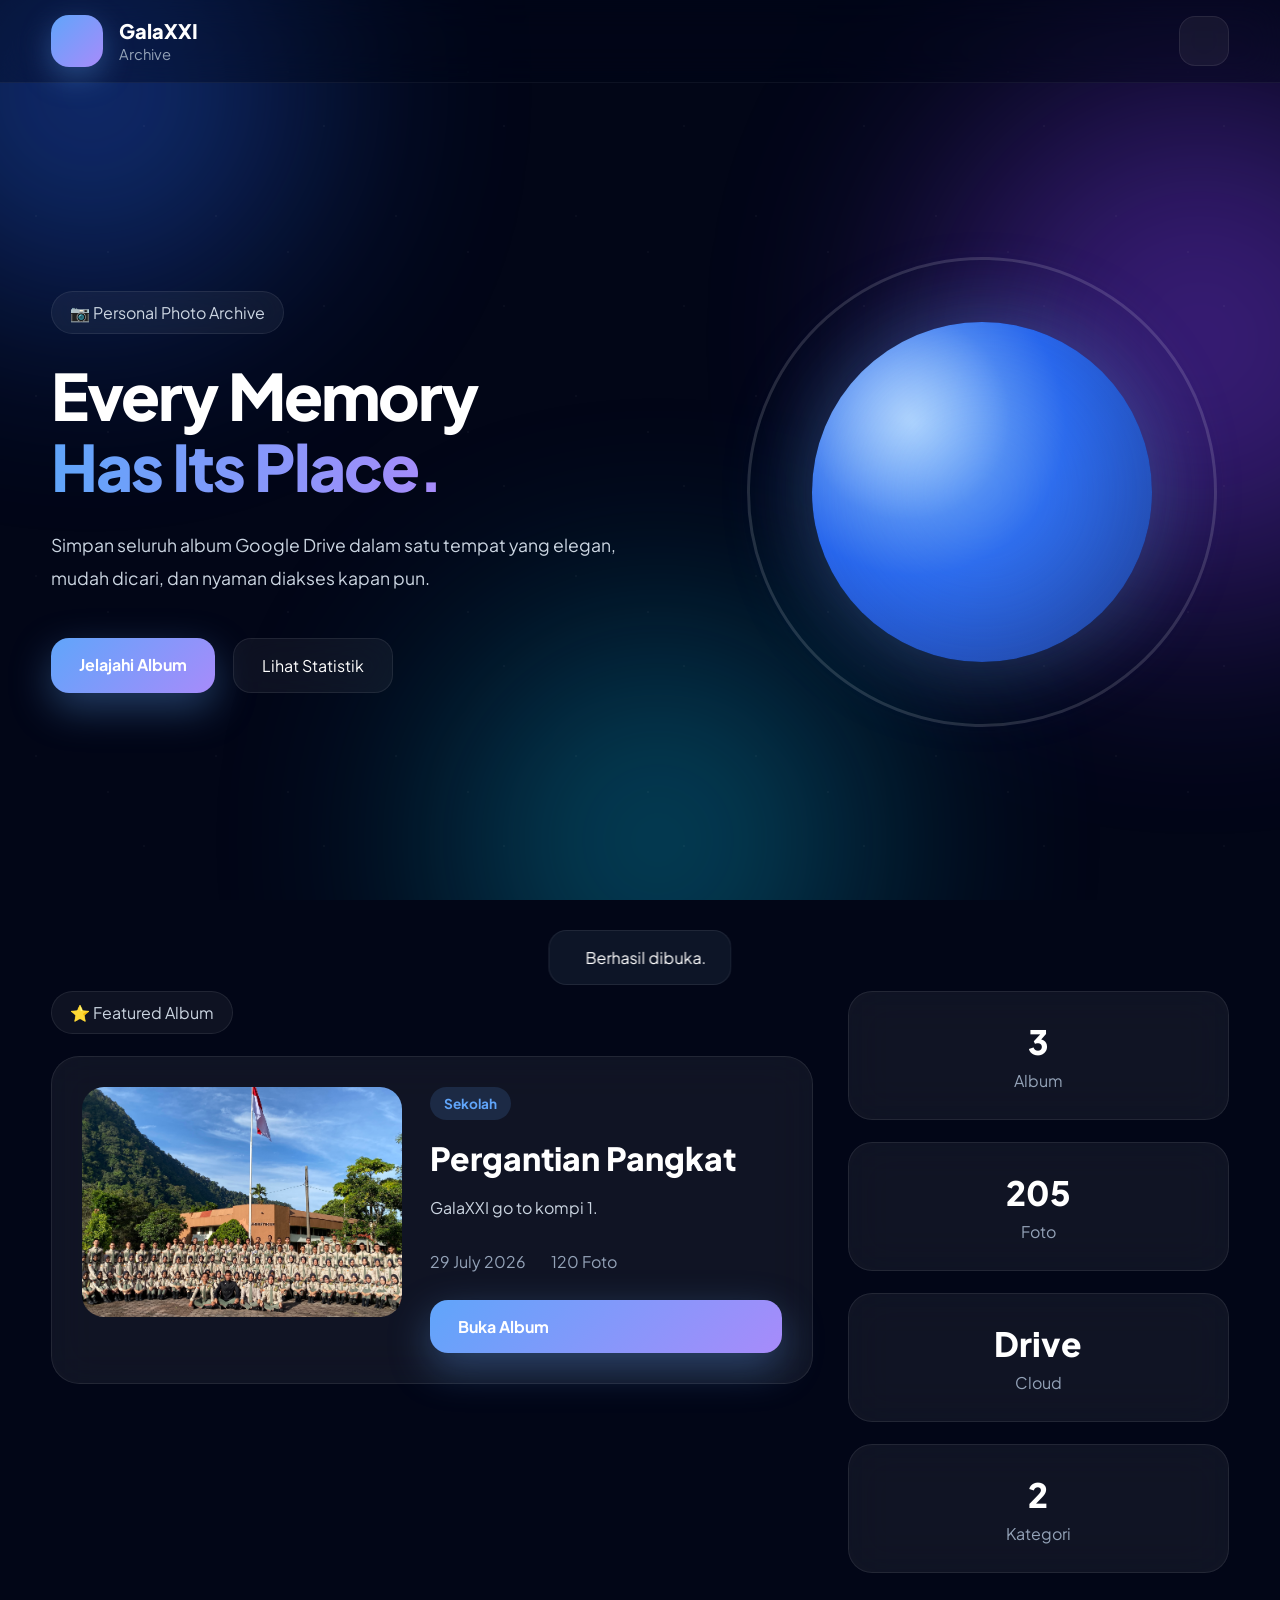
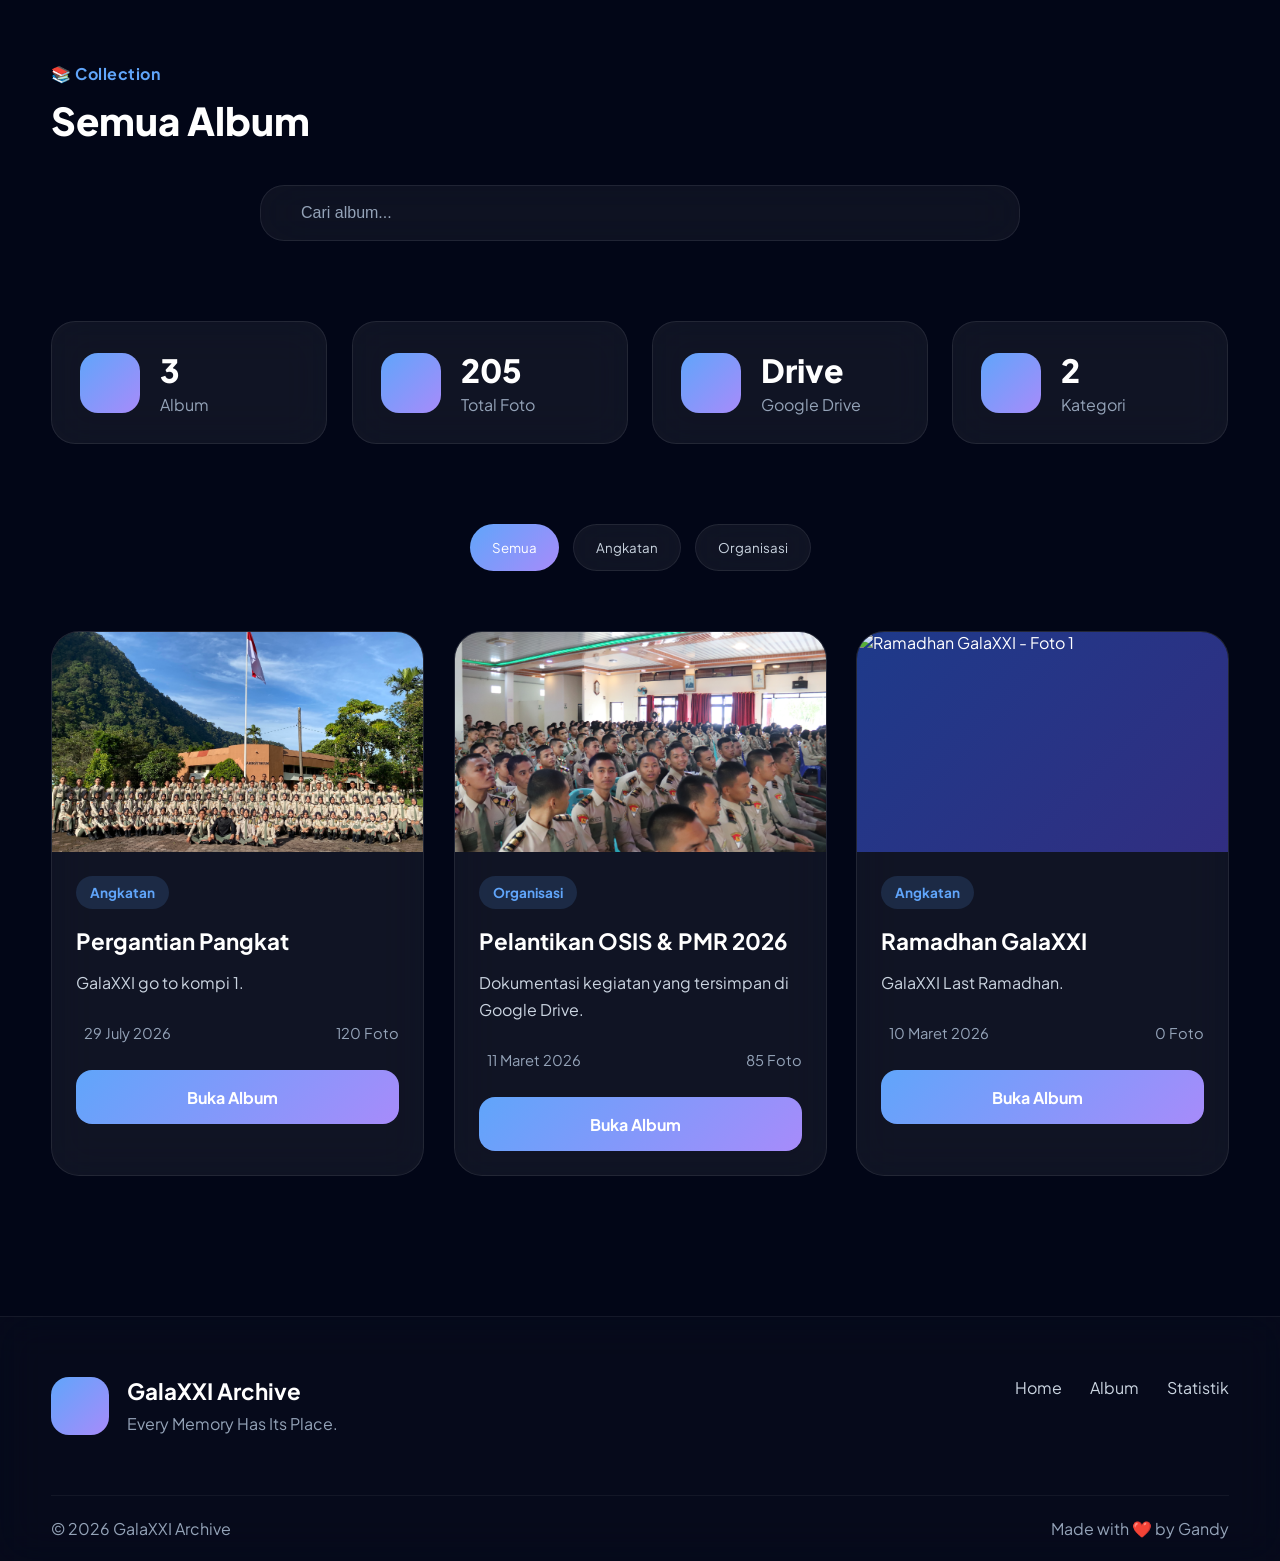
==== commit b8a7b0f4: "Add swipeable album cover controls" ====
--- a/index.html
+++ b/index.html
@@ -29,6 +29,86 @@
 
     <script src="https://unpkg.com/lucide@latest"></script>
     <link rel="stylesheet" href="style.css">
+
+    <style>
+        /* =========================================
+           MULTI-COVER CAROUSEL
+           Tidak memakai thumbnail kecil di bawah.
+           Bisa klik panah atau swipe pada gambar.
+        ========================================= */
+
+        .album-cover {
+            position: relative;
+            overflow: hidden;
+            touch-action: pan-y;
+        }
+
+        .album-cover .cover-image {
+            display: block;
+            width: 100%;
+            height: 100%;
+            object-fit: cover;
+            user-select: none;
+            -webkit-user-drag: none;
+            transition: opacity .2s ease, transform .35s ease;
+        }
+
+        .cover-nav {
+            position: absolute;
+            top: 50%;
+            transform: translateY(-50%);
+            width: 42px;
+            height: 42px;
+            display: grid;
+            place-items: center;
+            border: 1px solid rgba(255,255,255,.18);
+            border-radius: 50%;
+            background: rgba(2,6,23,.58);
+            color: white;
+            backdrop-filter: blur(12px);
+            cursor: pointer;
+            z-index: 5;
+            opacity: 0;
+            transition: opacity .25s ease, transform .25s ease, background .25s ease;
+        }
+
+        .cover-nav svg {
+            width: 19px;
+            height: 19px;
+        }
+
+        .cover-prev {
+            left: 14px;
+        }
+
+        .cover-next {
+            right: 14px;
+        }
+
+        .album-cover:hover .cover-nav {
+            opacity: 1;
+        }
+
+        .cover-nav:hover {
+            background: rgba(96,165,250,.85);
+        }
+
+        .cover-nav:active {
+            transform: translateY(-50%) scale(.92);
+        }
+
+        .hidden-cover-control {
+            display: none !important;
+        }
+
+        @media (max-width: 700px) {
+            .cover-nav {
+                opacity: 1;
+                width: 38px;
+                height: 38px;
+            }
+        }
+    </style>
 </head>
 
 <body>
@@ -184,6 +264,15 @@
         <article class="album-card">
             <div class="album-cover">
                 <img class="cover-image" src="" alt="Album Cover">
+
+                <button class="cover-nav cover-prev" type="button" aria-label="Foto sebelumnya">
+                    <i data-lucide="chevron-left"></i>
+                </button>
+
+                <button class="cover-nav cover-next" type="button" aria-label="Foto berikutnya">
+                    <i data-lucide="chevron-right"></i>
+                </button>
+
                 <div class="cover-placeholder"><i data-lucide="camera"></i></div>
             </div>
 
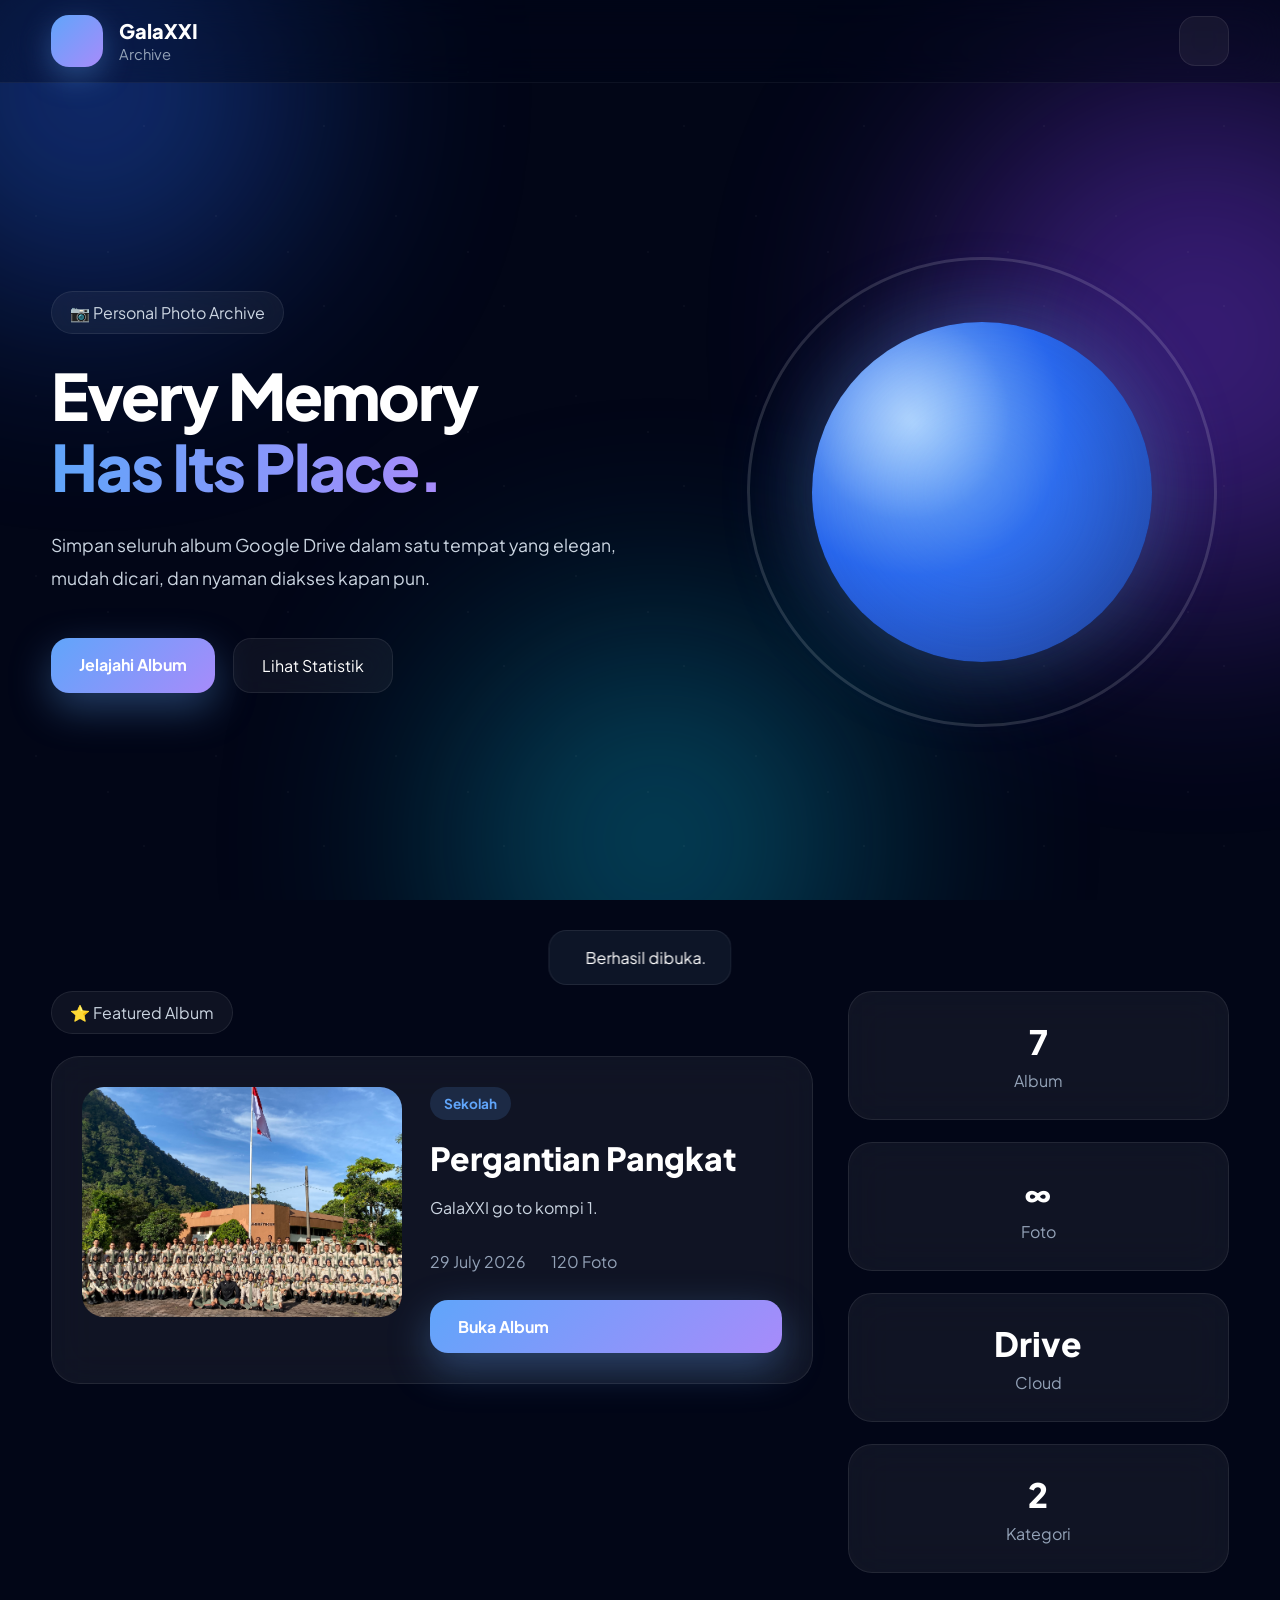
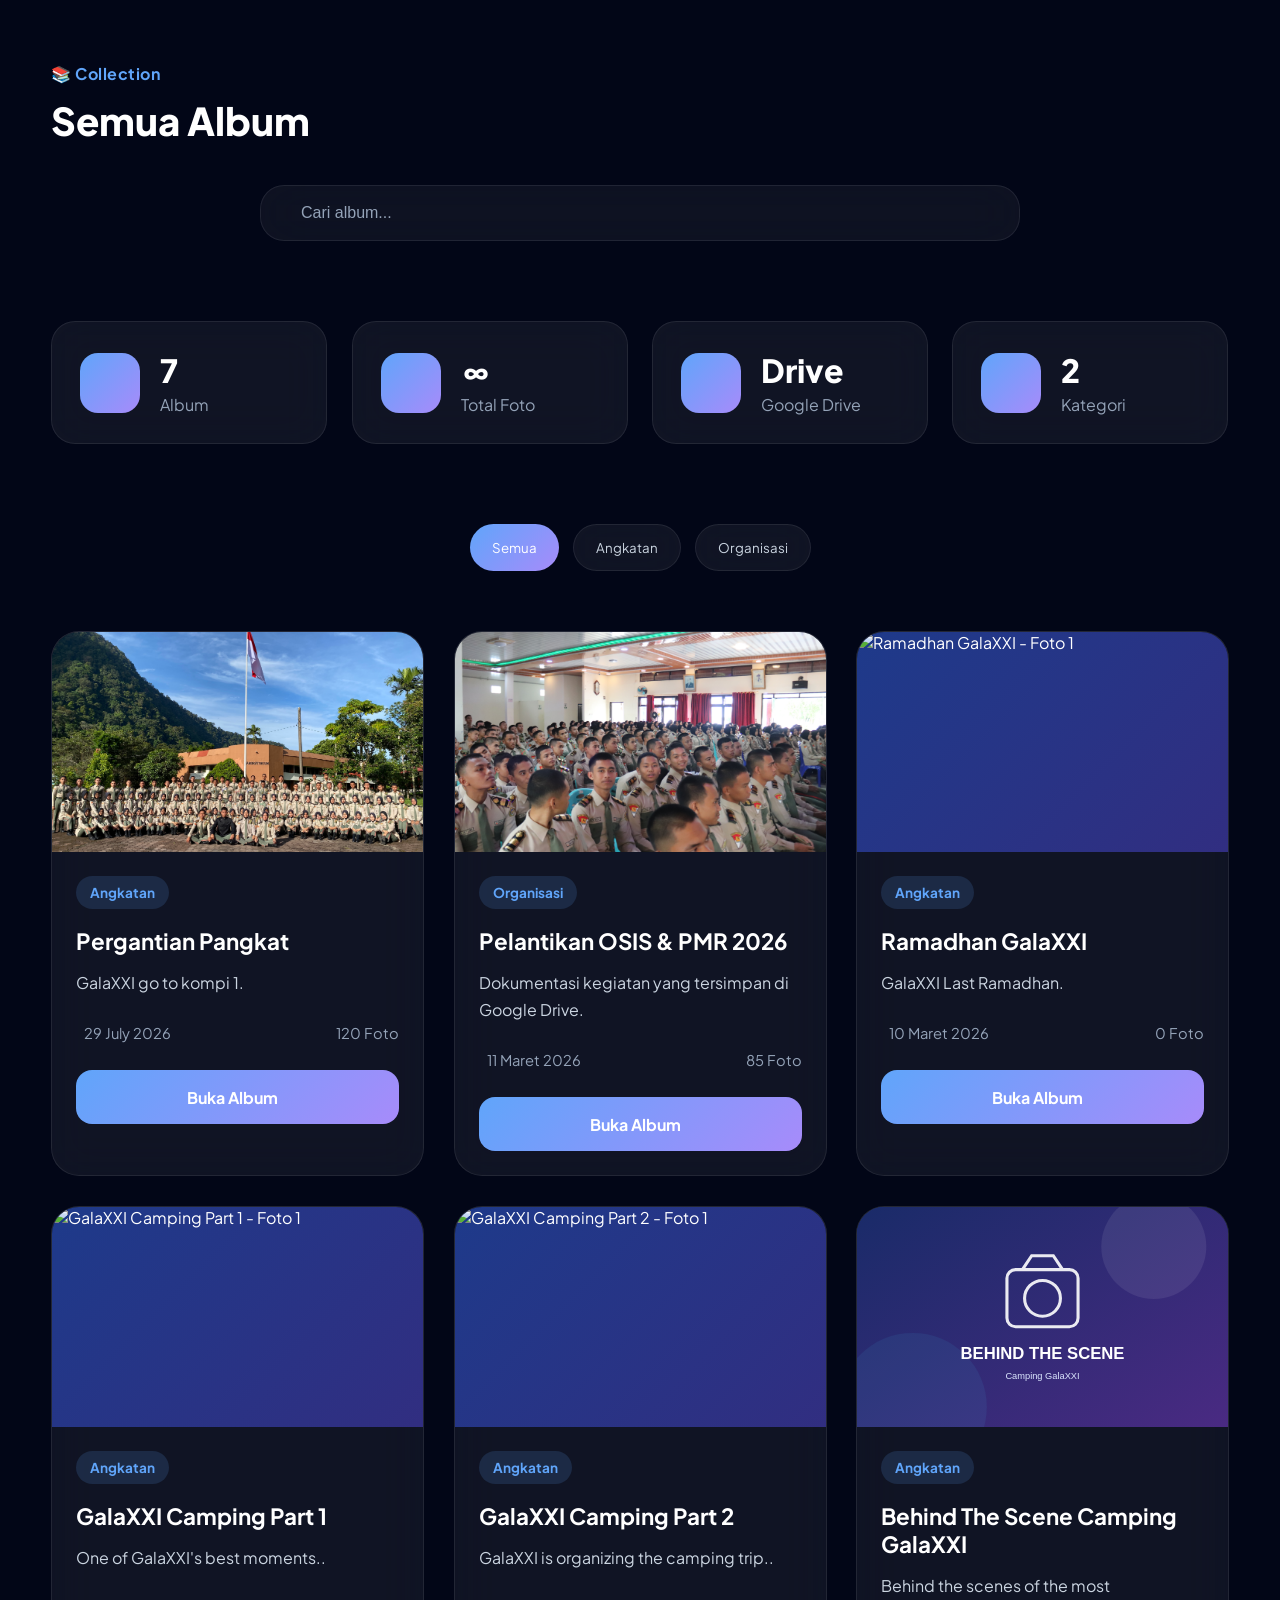
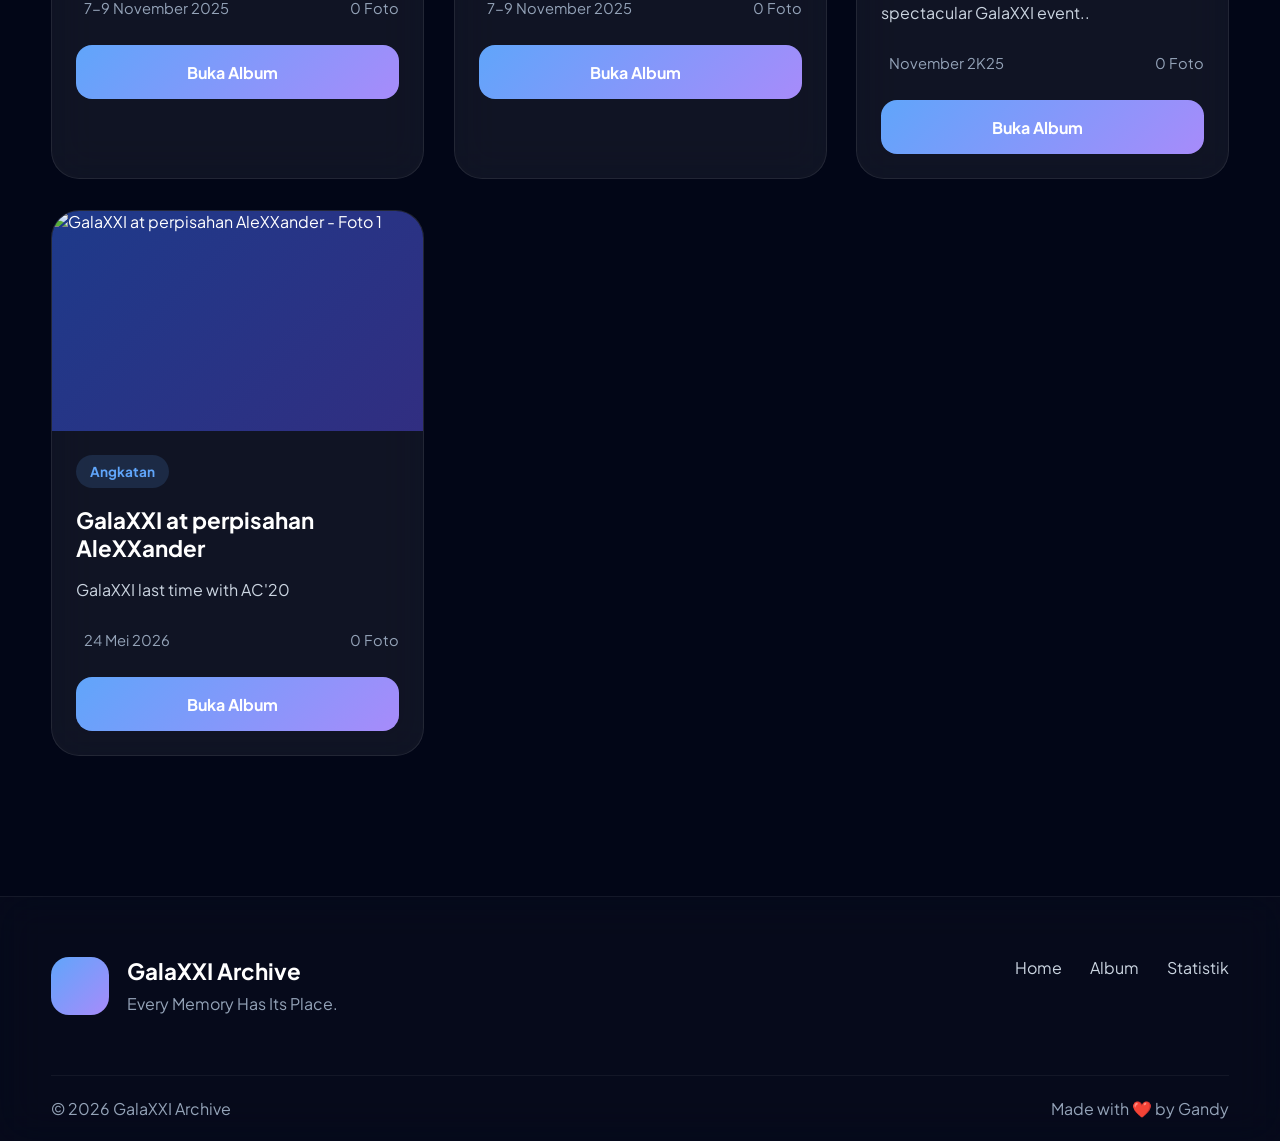
==== commit 49aeeef9: "Add dedicated Drive archive page link" ====
--- a/index.html
+++ b/index.html
@@ -31,83 +31,18 @@
     <link rel="stylesheet" href="style.css">
 
     <style>
-        /* =========================================
-           MULTI-COVER CAROUSEL
-           Tidak memakai thumbnail kecil di bawah.
-           Bisa klik panah atau swipe pada gambar.
-        ========================================= */
-
-        .album-cover {
-            position: relative;
-            overflow: hidden;
-            touch-action: pan-y;
-        }
-
-        .album-cover .cover-image {
-            display: block;
-            width: 100%;
-            height: 100%;
-            object-fit: cover;
-            user-select: none;
-            -webkit-user-drag: none;
-            transition: opacity .2s ease, transform .35s ease;
-        }
-
-        .cover-nav {
-            position: absolute;
-            top: 50%;
-            transform: translateY(-50%);
-            width: 42px;
-            height: 42px;
-            display: grid;
-            place-items: center;
-            border: 1px solid rgba(255,255,255,.18);
-            border-radius: 50%;
-            background: rgba(2,6,23,.58);
-            color: white;
-            backdrop-filter: blur(12px);
-            cursor: pointer;
-            z-index: 5;
-            opacity: 0;
-            transition: opacity .25s ease, transform .25s ease, background .25s ease;
-        }
-
-        .cover-nav svg {
-            width: 19px;
-            height: 19px;
-        }
-
-        .cover-prev {
-            left: 14px;
-        }
-
-        .cover-next {
-            right: 14px;
-        }
-
-        .album-cover:hover .cover-nav {
-            opacity: 1;
-        }
-
-        .cover-nav:hover {
-            background: rgba(96,165,250,.85);
-        }
-
-        .cover-nav:active {
-            transform: translateY(-50%) scale(.92);
-        }
-
-        .hidden-cover-control {
-            display: none !important;
-        }
-
-        @media (max-width: 700px) {
-            .cover-nav {
-                opacity: 1;
-                width: 38px;
-                height: 38px;
-            }
-        }
+        .album-cover { position: relative; overflow: hidden; touch-action: pan-y; }
+        .album-cover .cover-image { display: block; width: 100%; height: 100%; object-fit: cover; user-select: none; -webkit-user-drag: none; transition: opacity .2s ease, transform .35s ease; }
+        .cover-nav { position: absolute; top: 50%; transform: translateY(-50%); width: 42px; height: 42px; display: grid; place-items: center; border: 1px solid rgba(255,255,255,.18); border-radius: 50%; background: rgba(2,6,23,.58); color: white; backdrop-filter: blur(12px); cursor: pointer; z-index: 5; opacity: 0; transition: opacity .25s ease, transform .25s ease, background .25s ease; }
+        .cover-nav svg { width: 19px; height: 19px; }
+        .cover-prev { left: 14px; }
+        .cover-next { right: 14px; }
+        .album-cover:hover .cover-nav { opacity: 1; }
+        .cover-nav:hover { background: rgba(96,165,250,.85); }
+        .cover-nav:active { transform: translateY(-50%) scale(.92); }
+        .hidden-cover-control { display: none !important; }
+        .stat-card-link { text-decoration: none; color: inherit; }
+        @media (max-width: 700px) { .cover-nav { opacity: 1; width: 38px; height: 38px; } }
     </style>
 </head>
 
@@ -129,19 +64,11 @@
     <header>
         <nav class="navbar">
             <a href="#" class="logo">
-                <div class="logo-icon">
-                    <i data-lucide="images"></i>
-                </div>
-                <div class="logo-text">
-                    <h2>GalaXXI</h2>
-                    <span>Archive</span>
-                </div>
+                <div class="logo-icon"><i data-lucide="images"></i></div>
+                <div class="logo-text"><h2>GalaXXI</h2><span>Archive</span></div>
             </a>
-
             <div class="nav-right">
-                <button id="themeToggle" class="icon-button" aria-label="Dark Mode">
-                    <i data-lucide="moon-star"></i>
-                </button>
+                <button id="themeToggle" class="icon-button" aria-label="Dark Mode"><i data-lucide="moon-star"></i></button>
             </div>
         </nav>
     </header>
@@ -151,179 +78,88 @@
             <span class="hero-badge">📷 Personal Photo Archive</span>
             <h1>Every Memory<br><span>Has Its Place.</span></h1>
             <p>Simpan seluruh album Google Drive dalam satu tempat yang elegan, mudah dicari, dan nyaman diakses kapan pun.</p>
-
             <div class="hero-buttons">
                 <a href="#albums" class="btn-primary">Jelajahi Album</a>
                 <a href="#stats" class="btn-secondary">Lihat Statistik</a>
             </div>
         </div>
-
-        <div class="hero-visual">
-            <div class="planet">
-                <div class="planet-ring"></div>
-                <div class="planet-glow"></div>
-            </div>
-        </div>
+        <div class="hero-visual"><div class="planet"><div class="planet-ring"></div><div class="planet-glow"></div></div></div>
     </section>
 
     <section class="featured-dashboard">
         <div class="featured-left">
             <span class="section-badge">⭐ Featured Album</span>
-
             <div class="featured-card">
-                <div class="featured-cover">
-                    <img id="featuredCover" src="assets/covers/default.webp" alt="Featured Album">
-                </div>
-
+                <div class="featured-cover"><img id="featuredCover" src="assets/covers/default.webp" alt="Featured Album"></div>
                 <div class="featured-content">
                     <span class="featured-category">Sekolah</span>
                     <h2 id="featuredTitle">Class Meeting 2026</h2>
                     <p id="featuredDescription">Album pilihan yang akan ditampilkan secara otomatis dari albums.js.</p>
-
-                    <div class="featured-info">
-                        <span id="featuredDate">📅 24 Mei 2026</span>
-                        <span id="featuredPhotos">📷 156 Foto</span>
-                    </div>
-
+                    <div class="featured-info"><span id="featuredDate">📅 24 Mei 2026</span><span id="featuredPhotos">📷 156 Foto</span></div>
                     <a id="featuredLink" href="#" target="_blank" rel="noopener noreferrer" class="btn-primary">Buka Album</a>
                 </div>
             </div>
         </div>
 
         <div class="hero-mini-stats">
-            <div class="mini-card">
-                <h2 id="miniAlbum">0</h2>
-                <p>Album</p>
-            </div>
-            <div class="mini-card">
-                <h2 id="miniPhoto">0</h2>
-                <p>Foto</p>
-            </div>
-            <div class="mini-card">
-                <h2>Drive</h2>
-                <p>Cloud</p>
-            </div>
-            <div class="mini-card">
-                <h2 id="miniCategory">0</h2>
-                <p>Kategori</p>
-            </div>
+            <div class="mini-card"><h2 id="miniAlbum">0</h2><p>Album</p></div>
+            <div class="mini-card"><h2 id="miniPhoto">0</h2><p>Foto</p></div>
+            <div class="mini-card"><h2>Drive</h2><p>Cloud</p></div>
+            <div class="mini-card"><h2 id="miniCategory">0</h2><p>Kategori</p></div>
         </div>
     </section>
 
     <section class="section-title">
-        <div>
-            <span>📚 Collection</span>
-            <h2>Semua Album</h2>
-        </div>
+        <div><span>📚 Collection</span><h2>Semua Album</h2></div>
     </section>
 
     <section class="search-section">
-        <div class="search-wrapper">
-            <div class="search-box">
-                <i data-lucide="search"></i>
-                <input type="text" id="searchInput" placeholder="Cari album...">
-            </div>
-        </div>
+        <div class="search-wrapper"><div class="search-box"><i data-lucide="search"></i><input type="text" id="searchInput" placeholder="Cari album..."></div></div>
     </section>
 
     <section id="stats" class="stats-section">
         <div class="stats-grid">
-            <div class="stat-card">
-                <div class="stat-icon"><i data-lucide="folder-open"></i></div>
-                <div><h2 id="albumCount">0</h2><p>Album</p></div>
-            </div>
-
-            <div class="stat-card">
-                <div class="stat-icon"><i data-lucide="image"></i></div>
-                <div><h2 id="photoCount">0</h2><p>Total Foto</p></div>
-            </div>
-
-            <a id="driveStat" class="stat-card stat-card-link" href="#" target="_blank" rel="noopener noreferrer" aria-label="Buka arsip Google Drive">
-                <div class="stat-icon"><i data-lucide="cloud"></i></div>
-                <div><h2>Drive</h2><p>Google Drive</p></div>
+            <div class="stat-card"><div class="stat-icon"><i data-lucide="folder-open"></i></div><div><h2 id="albumCount">0</h2><p>Album</p></div></div>
+            <div class="stat-card"><div class="stat-icon"><i data-lucide="image"></i></div><div><h2 id="photoCount">0</h2><p>Total Foto</p></div></div>
+            <a id="driveStat" class="stat-card stat-card-link" href="drive.html" aria-label="Lihat daftar Google Drive">
+                <div class="stat-icon"><i data-lucide="cloud"></i></div><div><h2>Drive</h2><p>Google Drive</p></div>
             </a>
-
-            <div class="stat-card">
-                <div class="stat-icon"><i data-lucide="tag"></i></div>
-                <div><h2 id="categoryCount">0</h2><p>Kategori</p></div>
-            </div>
+            <div class="stat-card"><div class="stat-icon"><i data-lucide="tag"></i></div><div><h2 id="categoryCount">0</h2><p>Kategori</p></div></div>
         </div>
     </section>
 
-    <section class="category-section">
-        <div class="category-wrapper">
-            <button class="category active" data-category="Semua">Semua</button>
-        </div>
-    </section>
+    <section class="category-section"><div class="category-wrapper"><button class="category active" data-category="Semua">Semua</button></div></section>
 
-    <main id="albums" class="main-content">
-        <section id="albumContainer" class="album-grid"></section>
-    </main>
+    <main id="albums" class="main-content"><section id="albumContainer" class="album-grid"></section></main>
 
     <template id="albumTemplate">
         <article class="album-card">
             <div class="album-cover">
                 <img class="cover-image" src="" alt="Album Cover">
-
-                <button class="cover-nav cover-prev" type="button" aria-label="Foto sebelumnya">
-                    <i data-lucide="chevron-left"></i>
-                </button>
-
-                <button class="cover-nav cover-next" type="button" aria-label="Foto berikutnya">
-                    <i data-lucide="chevron-right"></i>
-                </button>
-
+                <button class="cover-nav cover-prev" type="button" aria-label="Foto sebelumnya"><i data-lucide="chevron-left"></i></button>
+                <button class="cover-nav cover-next" type="button" aria-label="Foto berikutnya"><i data-lucide="chevron-right"></i></button>
                 <div class="cover-placeholder"><i data-lucide="camera"></i></div>
             </div>
-
             <div class="album-content">
-                <span class="album-category"></span>
-                <h3 class="album-title"></h3>
-                <p class="album-description"></p>
-
-                <div class="album-info">
-                    <div><i data-lucide="calendar-days"></i><span class="album-date"></span></div>
-                    <div><i data-lucide="images"></i><span class="album-total"></span></div>
-                </div>
-
-                <a class="open-button" target="_blank" rel="noopener noreferrer">
-                    <span>Buka Album</span>
-                    <i data-lucide="arrow-up-right"></i>
-                </a>
+                <span class="album-category"></span><h3 class="album-title"></h3><p class="album-description"></p>
+                <div class="album-info"><div><i data-lucide="calendar-days"></i><span class="album-date"></span></div><div><i data-lucide="images"></i><span class="album-total"></span></div></div>
+                <a class="open-button" target="_blank" rel="noopener noreferrer"><span>Buka Album</span><i data-lucide="arrow-up-right"></i></a>
             </div>
         </article>
     </template>
 
-    <section id="emptyState" class="empty-state hidden">
-        <div class="empty-icon"><i data-lucide="folder-search"></i></div>
-        <h2>Album tidak ditemukan</h2>
-        <p>Coba gunakan kata kunci lain atau pilih kategori yang berbeda.</p>
-    </section>
+    <section id="emptyState" class="empty-state hidden"><div class="empty-icon"><i data-lucide="folder-search"></i></div><h2>Album tidak ditemukan</h2><p>Coba gunakan kata kunci lain atau pilih kategori yang berbeda.</p></section>
 
     <button id="backToTop" class="back-to-top" aria-label="Kembali ke atas"><i data-lucide="arrow-up"></i></button>
     <div id="scrollProgress" class="scroll-progress"></div>
-
-    <div id="toast" class="toast">
-        <i data-lucide="check-circle"></i>
-        <span>Berhasil dibuka.</span>
-    </div>
+    <div id="toast" class="toast"><i data-lucide="check-circle"></i><span>Berhasil dibuka.</span></div>
 
     <footer class="footer">
         <div class="footer-content">
-            <div class="footer-brand">
-                <div class="footer-logo"><i data-lucide="images"></i></div>
-                <div><h2>GalaXXI Archive</h2><p>Every Memory Has Its Place.</p></div>
-            </div>
-            <div class="footer-links">
-                <a href="#">Home</a>
-                <a href="#albums">Album</a>
-                <a href="#stats">Statistik</a>
-            </div>
+            <div class="footer-brand"><div class="footer-logo"><i data-lucide="images"></i></div><div><h2>GalaXXI Archive</h2><p>Every Memory Has Its Place.</p></div></div>
+            <div class="footer-links"><a href="#">Home</a><a href="#albums">Album</a><a href="#stats">Statistik</a></div>
         </div>
-        <div class="footer-bottom">
-            <p>© 2026 GalaXXI Archive</p>
-            <span>Made with ❤️ by Gandy</span>
-        </div>
+        <div class="footer-bottom"><p>© 2026 GalaXXI Archive</p><span>Made with ❤️ by Gandy</span></div>
     </footer>
 
     <script src="albums.js"></script>
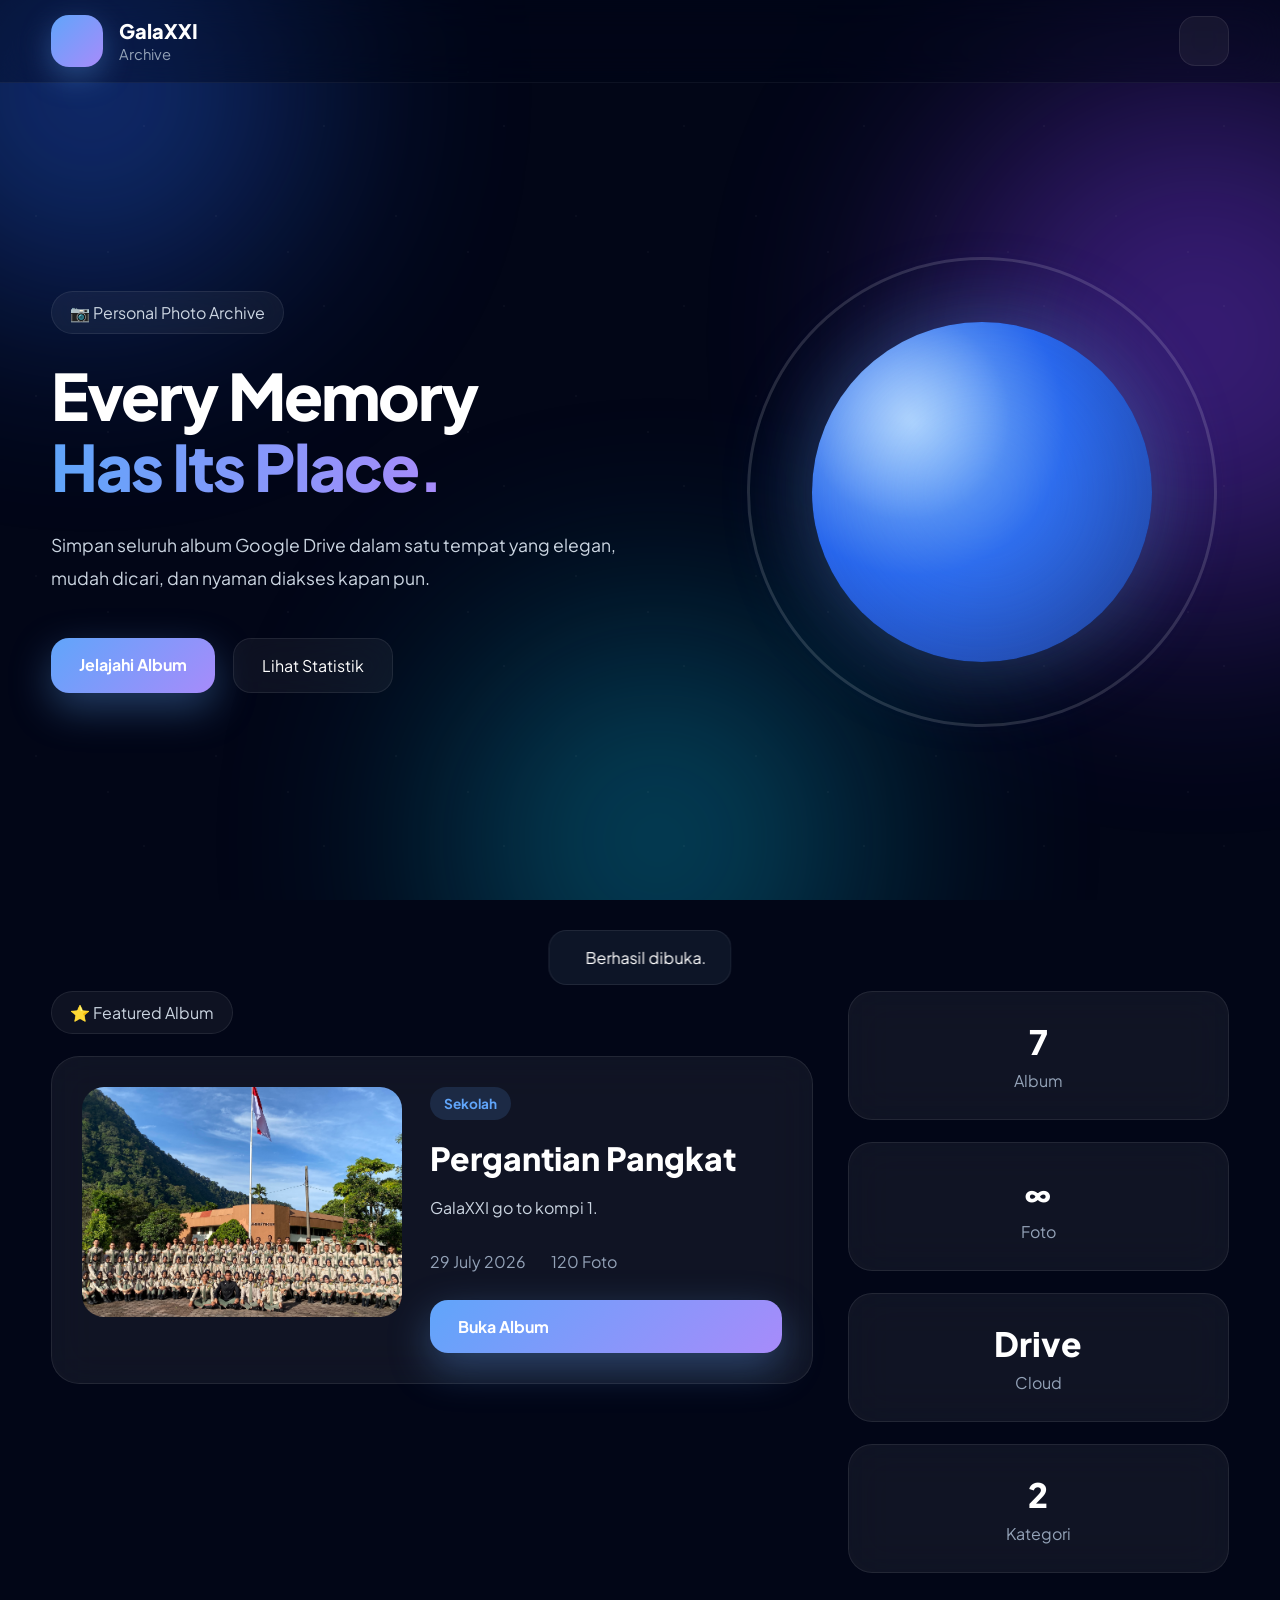
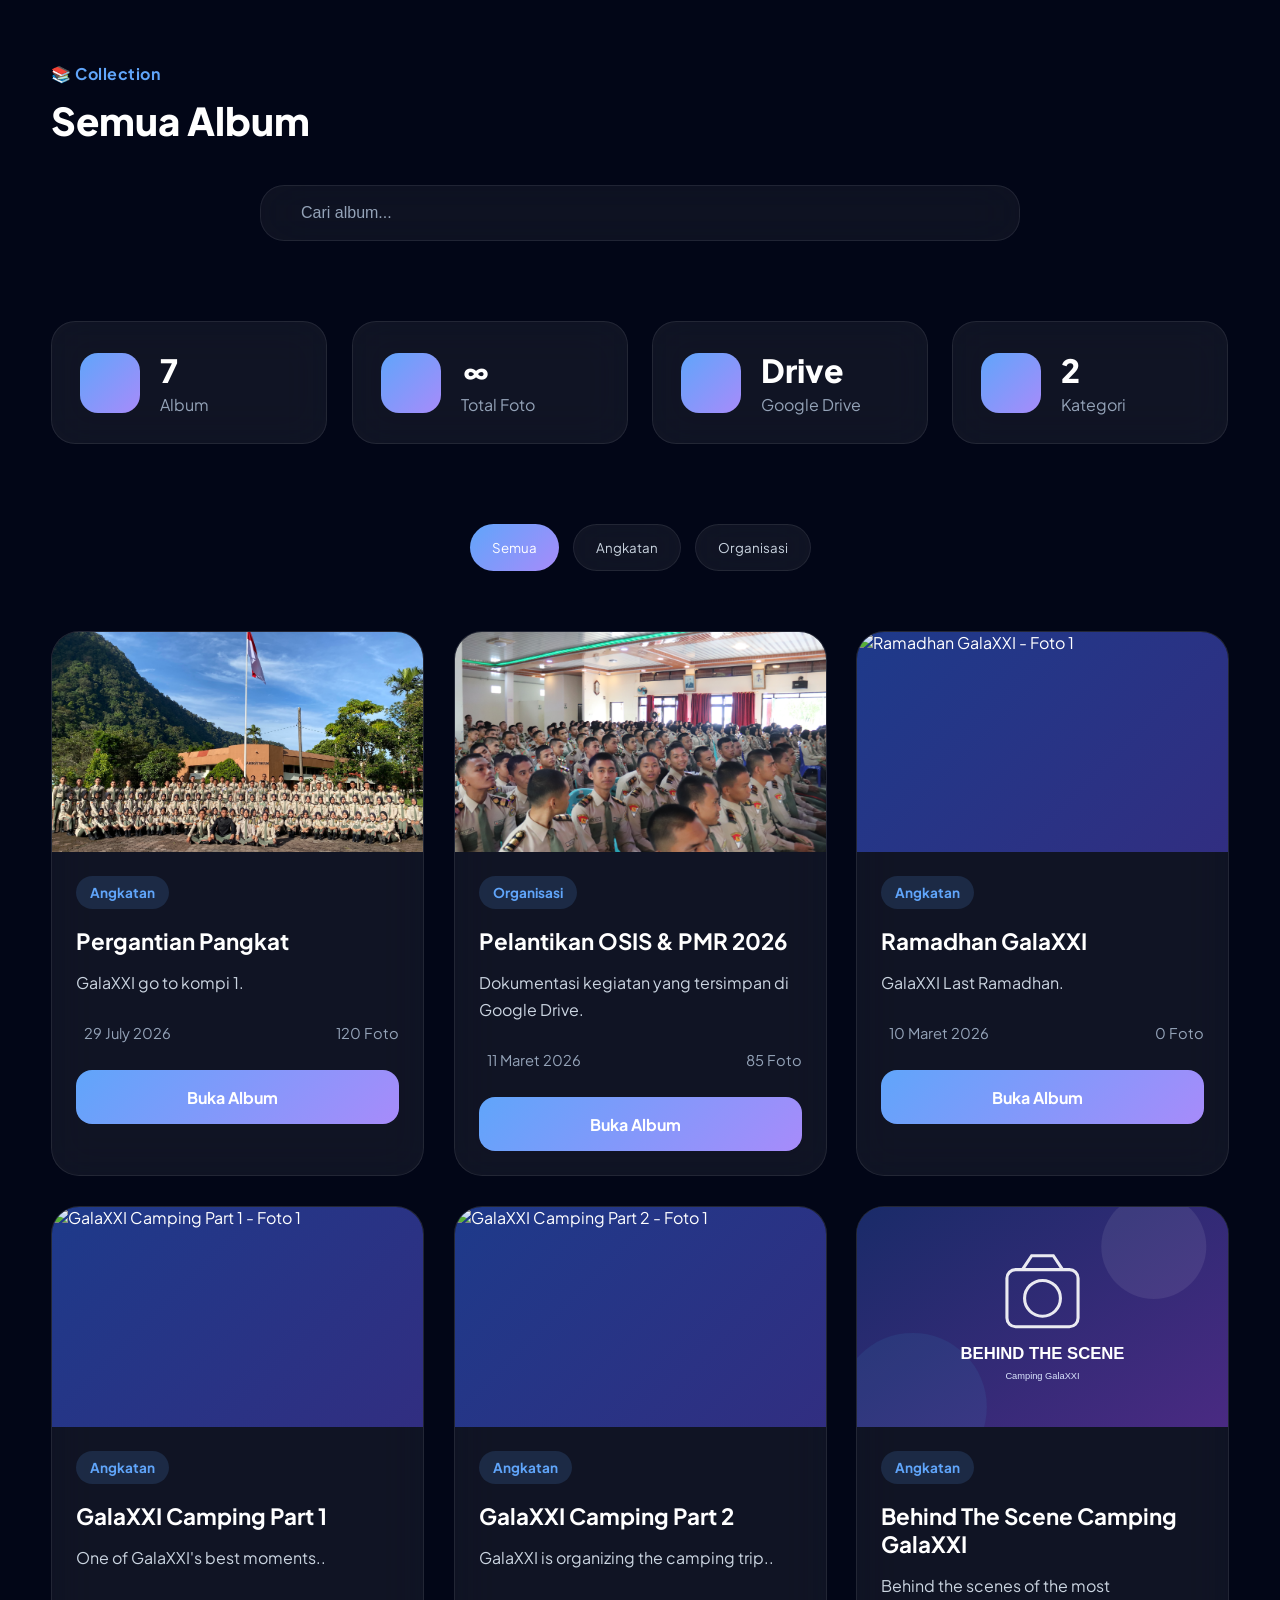
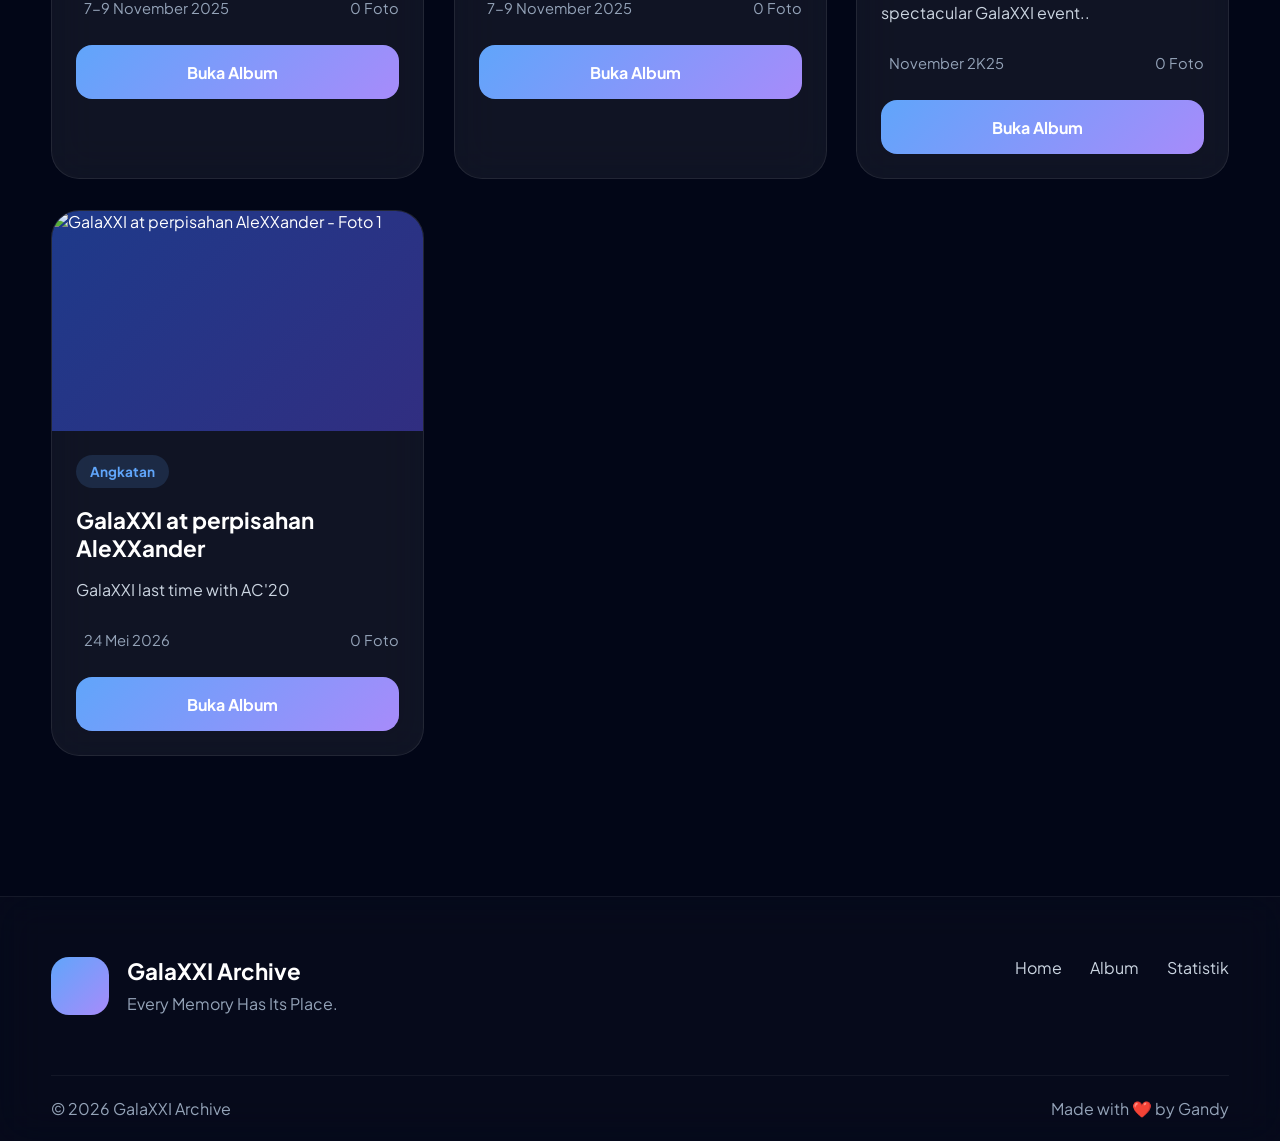
==== commit 7b5dc3e5: "Make Lihat Statistik open useful statistics page" ====
--- a/index.html
+++ b/index.html
@@ -2,31 +2,20 @@
 <html lang="id">
 
 <head>
-    <!-- ========================================= -->
-    <!-- GALAXXI ARCHIVE -->
-    <!-- Every Memory Has Its Place -->
-    <!-- ========================================= -->
-
     <meta charset="UTF-8">
     <meta name="viewport" content="width=device-width, initial-scale=1.0">
-
     <title>GalaXXI Archive</title>
-
     <meta name="description" content="GalaXXI Archive adalah galeri digital pribadi untuk menyimpan dan mengelola arsip foto dalam satu tempat yang rapi.">
     <meta name="author" content="Gandy Ahmad Qusyairi">
     <meta name="theme-color" content="#020617">
-
     <meta property="og:title" content="GalaXXI Archive">
     <meta property="og:description" content="Every Memory Has Its Place.">
     <meta property="og:type" content="website">
     <meta property="og:image" content="assets/logo/cover.jpg">
-
     <link rel="icon" href="assets/logo/favicon.ico">
-
     <link rel="preconnect" href="https://fonts.googleapis.com">
     <link rel="preconnect" href="https://fonts.gstatic.com" crossorigin>
     <link href="https://fonts.googleapis.com/css2?family=Plus+Jakarta+Sans:wght@300;400;500;600;700;800&display=swap" rel="stylesheet">
-
     <script src="https://unpkg.com/lucide@latest"></script>
     <link rel="stylesheet" href="style.css">
 
@@ -47,29 +36,14 @@
 </head>
 
 <body>
+    <div id="loader"><div class="loader-logo">📸</div><h1>GalaXXI Archive</h1><p>Loading memories...</p></div>
 
-    <div id="loader">
-        <div class="loader-logo">📸</div>
-        <h1>GalaXXI Archive</h1>
-        <p>Loading memories...</p>
-    </div>
-
-    <div class="background">
-        <div class="aurora aurora-1"></div>
-        <div class="aurora aurora-2"></div>
-        <div class="aurora aurora-3"></div>
-        <div class="noise"></div>
-    </div>
+    <div class="background"><div class="aurora aurora-1"></div><div class="aurora aurora-2"></div><div class="aurora aurora-3"></div><div class="noise"></div></div>
 
     <header>
         <nav class="navbar">
-            <a href="#" class="logo">
-                <div class="logo-icon"><i data-lucide="images"></i></div>
-                <div class="logo-text"><h2>GalaXXI</h2><span>Archive</span></div>
-            </a>
-            <div class="nav-right">
-                <button id="themeToggle" class="icon-button" aria-label="Dark Mode"><i data-lucide="moon-star"></i></button>
-            </div>
+            <a href="#" class="logo"><div class="logo-icon"><i data-lucide="images"></i></div><div class="logo-text"><h2>GalaXXI</h2><span>Archive</span></div></a>
+            <div class="nav-right"><button id="themeToggle" class="icon-button" aria-label="Dark Mode"><i data-lucide="moon-star"></i></button></div>
         </nav>
     </header>
 
@@ -80,7 +54,7 @@
             <p>Simpan seluruh album Google Drive dalam satu tempat yang elegan, mudah dicari, dan nyaman diakses kapan pun.</p>
             <div class="hero-buttons">
                 <a href="#albums" class="btn-primary">Jelajahi Album</a>
-                <a href="#stats" class="btn-secondary">Lihat Statistik</a>
+                <a href="stats.html" class="btn-secondary">Lihat Statistik</a>
             </div>
         </div>
         <div class="hero-visual"><div class="planet"><div class="planet-ring"></div><div class="planet-glow"></div></div></div>
@@ -100,7 +74,6 @@
                 </div>
             </div>
         </div>
-
         <div class="hero-mini-stats">
             <div class="mini-card"><h2 id="miniAlbum">0</h2><p>Album</p></div>
             <div class="mini-card"><h2 id="miniPhoto">0</h2><p>Foto</p></div>
@@ -109,56 +82,35 @@
         </div>
     </section>
 
-    <section class="section-title">
-        <div><span>📚 Collection</span><h2>Semua Album</h2></div>
-    </section>
-
-    <section class="search-section">
-        <div class="search-wrapper"><div class="search-box"><i data-lucide="search"></i><input type="text" id="searchInput" placeholder="Cari album..."></div></div>
-    </section>
+    <section class="section-title"><div><span>📚 Collection</span><h2>Semua Album</h2></div></section>
+    <section class="search-section"><div class="search-wrapper"><div class="search-box"><i data-lucide="search"></i><input type="text" id="searchInput" placeholder="Cari album..."></div></div></section>
 
     <section id="stats" class="stats-section">
         <div class="stats-grid">
             <div class="stat-card"><div class="stat-icon"><i data-lucide="folder-open"></i></div><div><h2 id="albumCount">0</h2><p>Album</p></div></div>
             <div class="stat-card"><div class="stat-icon"><i data-lucide="image"></i></div><div><h2 id="photoCount">0</h2><p>Total Foto</p></div></div>
-            <a id="driveStat" class="stat-card stat-card-link" href="drive.html" aria-label="Lihat daftar Google Drive">
-                <div class="stat-icon"><i data-lucide="cloud"></i></div><div><h2>Drive</h2><p>Google Drive</p></div>
-            </a>
+            <a id="driveStat" class="stat-card stat-card-link" href="drive.html" aria-label="Lihat daftar Google Drive"><div class="stat-icon"><i data-lucide="cloud"></i></div><div><h2>Drive</h2><p>Google Drive</p></div></a>
             <div class="stat-card"><div class="stat-icon"><i data-lucide="tag"></i></div><div><h2 id="categoryCount">0</h2><p>Kategori</p></div></div>
         </div>
     </section>
 
     <section class="category-section"><div class="category-wrapper"><button class="category active" data-category="Semua">Semua</button></div></section>
-
     <main id="albums" class="main-content"><section id="albumContainer" class="album-grid"></section></main>
 
     <template id="albumTemplate">
         <article class="album-card">
-            <div class="album-cover">
-                <img class="cover-image" src="" alt="Album Cover">
-                <button class="cover-nav cover-prev" type="button" aria-label="Foto sebelumnya"><i data-lucide="chevron-left"></i></button>
-                <button class="cover-nav cover-next" type="button" aria-label="Foto berikutnya"><i data-lucide="chevron-right"></i></button>
-                <div class="cover-placeholder"><i data-lucide="camera"></i></div>
-            </div>
-            <div class="album-content">
-                <span class="album-category"></span><h3 class="album-title"></h3><p class="album-description"></p>
-                <div class="album-info"><div><i data-lucide="calendar-days"></i><span class="album-date"></span></div><div><i data-lucide="images"></i><span class="album-total"></span></div></div>
-                <a class="open-button" target="_blank" rel="noopener noreferrer"><span>Buka Album</span><i data-lucide="arrow-up-right"></i></a>
-            </div>
+            <div class="album-cover"><img class="cover-image" src="" alt="Album Cover"><button class="cover-nav cover-prev" type="button" aria-label="Foto sebelumnya"><i data-lucide="chevron-left"></i></button><button class="cover-nav cover-next" type="button" aria-label="Foto berikutnya"><i data-lucide="chevron-right"></i></button><div class="cover-placeholder"><i data-lucide="camera"></i></div></div>
+            <div class="album-content"><span class="album-category"></span><h3 class="album-title"></h3><p class="album-description"></p><div class="album-info"><div><i data-lucide="calendar-days"></i><span class="album-date"></span></div><div><i data-lucide="images"></i><span class="album-total"></span></div></div><a class="open-button" target="_blank" rel="noopener noreferrer"><span>Buka Album</span><i data-lucide="arrow-up-right"></i></a></div>
         </article>
     </template>
 
     <section id="emptyState" class="empty-state hidden"><div class="empty-icon"><i data-lucide="folder-search"></i></div><h2>Album tidak ditemukan</h2><p>Coba gunakan kata kunci lain atau pilih kategori yang berbeda.</p></section>
-
     <button id="backToTop" class="back-to-top" aria-label="Kembali ke atas"><i data-lucide="arrow-up"></i></button>
     <div id="scrollProgress" class="scroll-progress"></div>
     <div id="toast" class="toast"><i data-lucide="check-circle"></i><span>Berhasil dibuka.</span></div>
 
     <footer class="footer">
-        <div class="footer-content">
-            <div class="footer-brand"><div class="footer-logo"><i data-lucide="images"></i></div><div><h2>GalaXXI Archive</h2><p>Every Memory Has Its Place.</p></div></div>
-            <div class="footer-links"><a href="#">Home</a><a href="#albums">Album</a><a href="#stats">Statistik</a></div>
-        </div>
+        <div class="footer-content"><div class="footer-brand"><div class="footer-logo"><i data-lucide="images"></i></div><div><h2>GalaXXI Archive</h2><p>Every Memory Has Its Place.</p></div></div><div class="footer-links"><a href="#">Home</a><a href="#albums">Album</a><a href="stats.html">Statistik</a></div></div>
         <div class="footer-bottom"><p>© 2026 GalaXXI Archive</p><span>Made with ❤️ by Gandy</span></div>
     </footer>
 
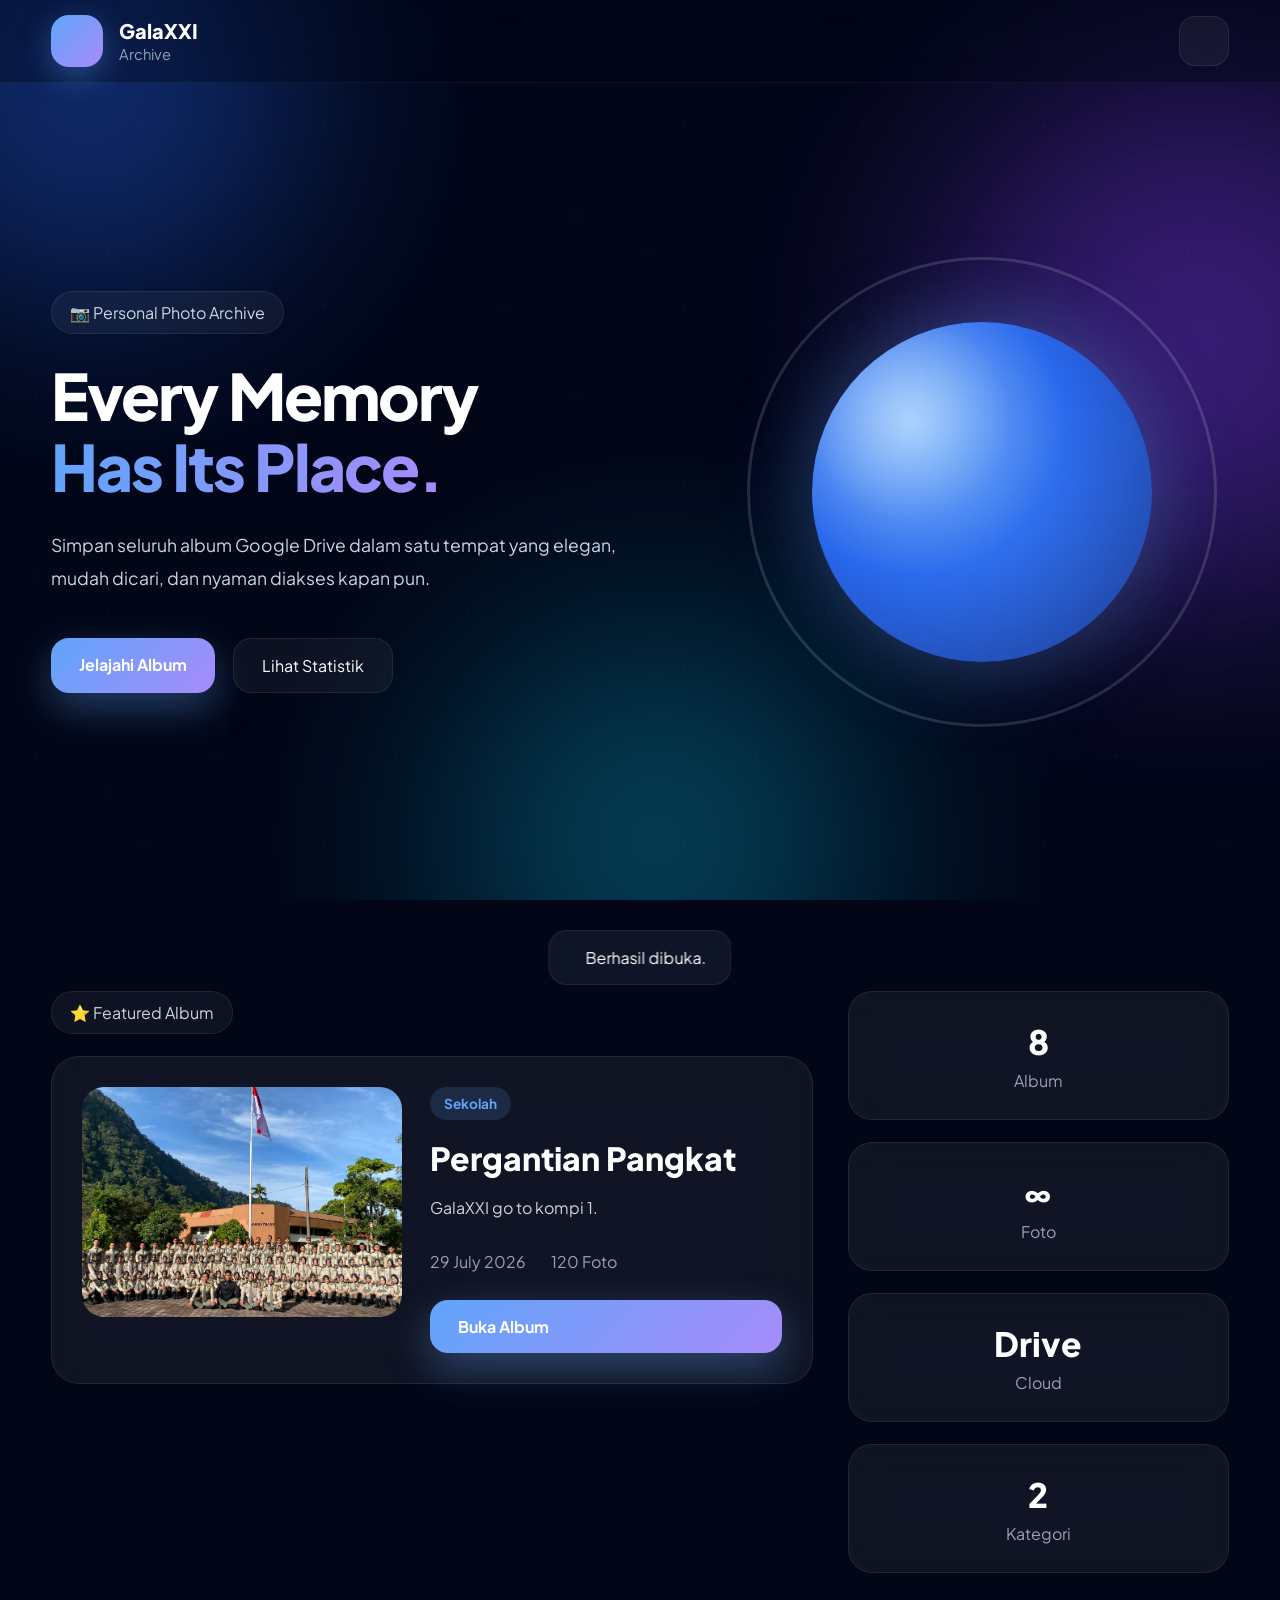
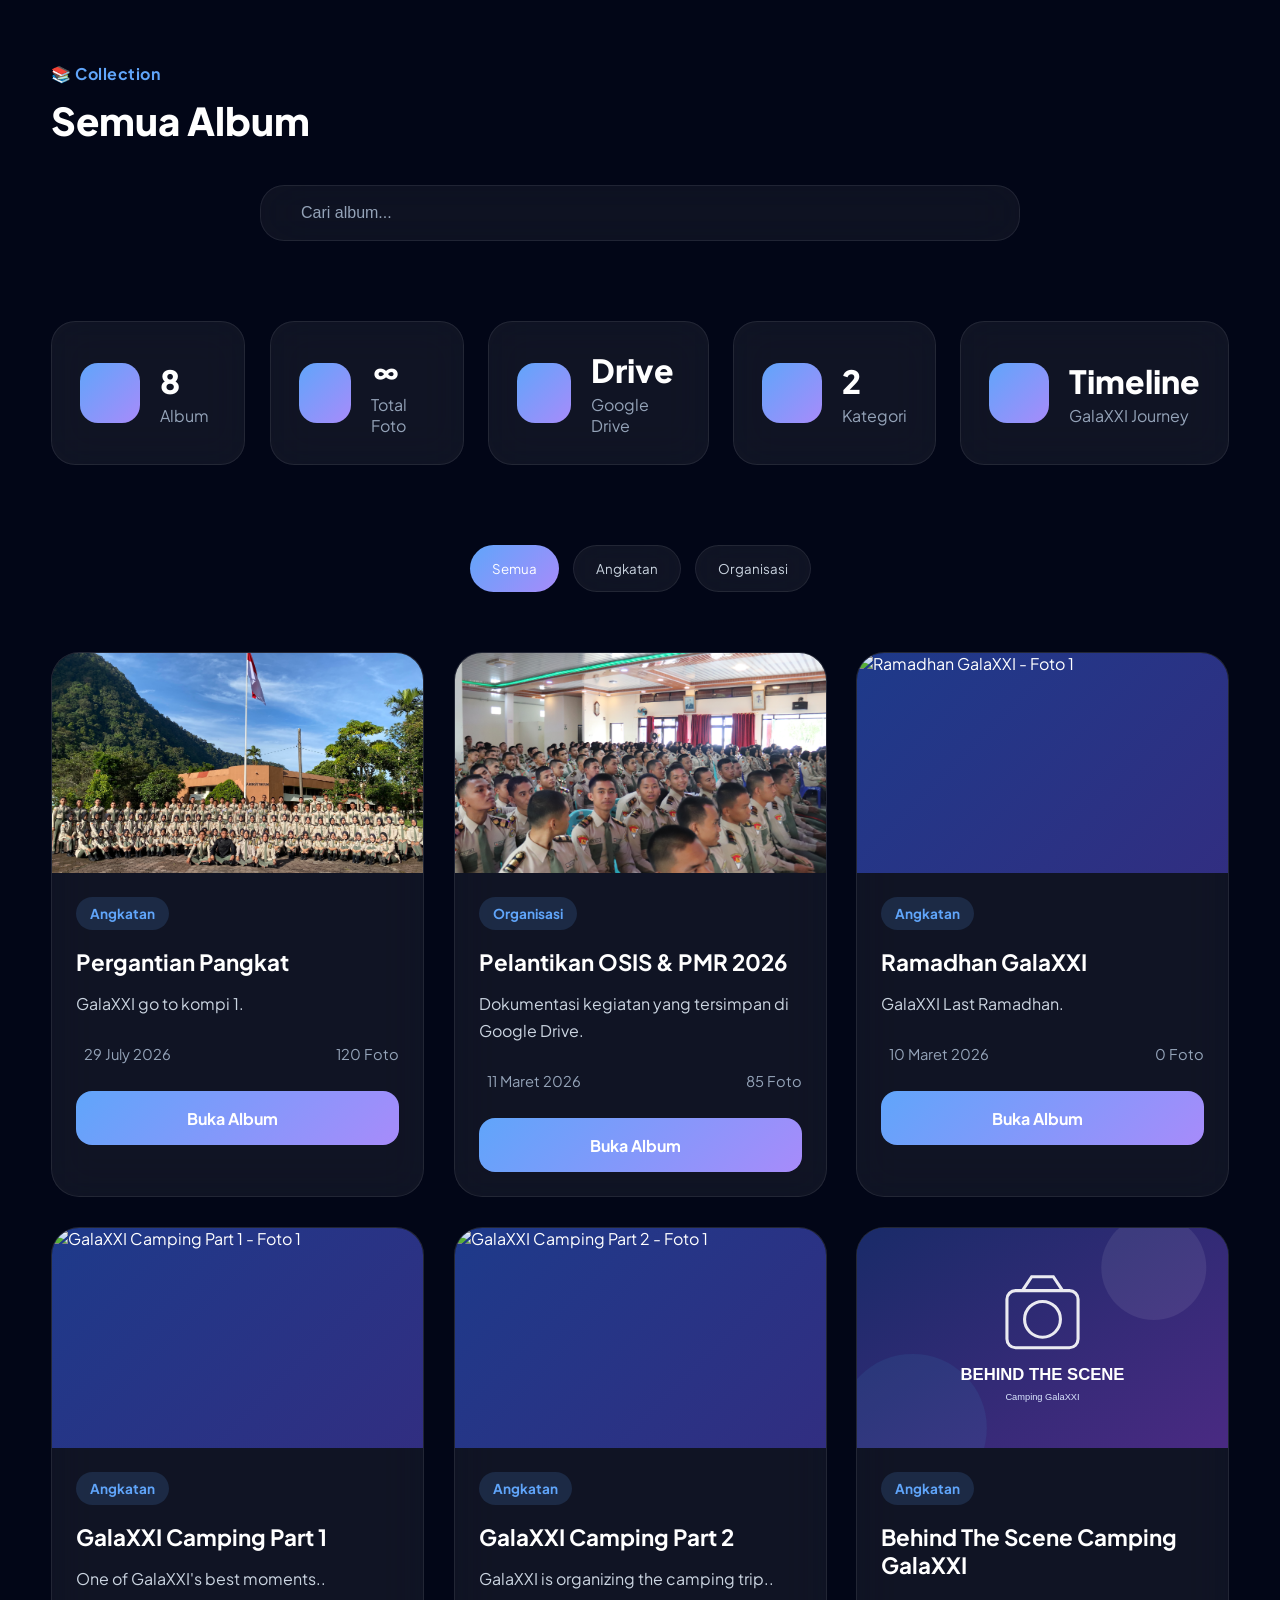
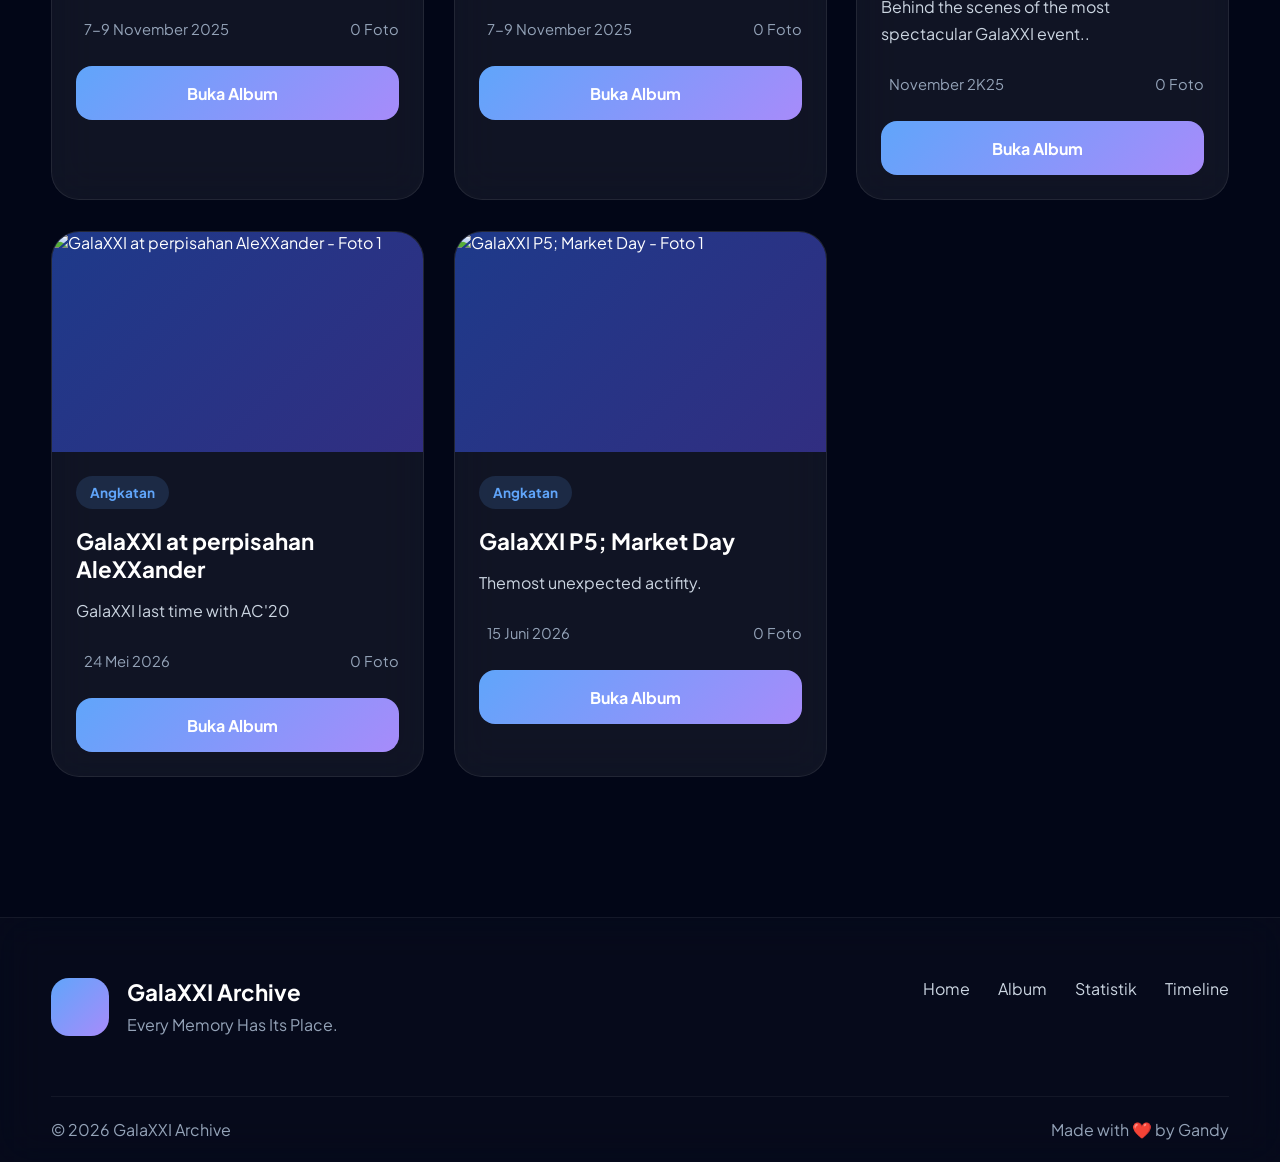
==== commit c36776ea: "Add Timeline card to archive dashboard" ====
--- a/index.html
+++ b/index.html
@@ -31,7 +31,13 @@
         .cover-nav:active { transform: translateY(-50%) scale(.92); }
         .hidden-cover-control { display: none !important; }
         .stat-card-link { text-decoration: none; color: inherit; }
-        @media (max-width: 700px) { .cover-nav { opacity: 1; width: 38px; height: 38px; } }
+        .timeline-stat { cursor: pointer; }
+        .timeline-stat:hover .stat-icon { transform: rotate(-4deg) scale(1.05); }
+        .timeline-stat .stat-icon { transition: transform .35s ease; }
+        @media (min-width: 1101px) { .stats-grid { grid-template-columns: repeat(5,1fr); } }
+        @media (max-width: 1100px) and (min-width: 701px) { .stats-grid { grid-template-columns: repeat(3,1fr); } }
+        @media (max-width: 700px) { .stats-grid { grid-template-columns: repeat(2,1fr); } .cover-nav { opacity: 1; width: 38px; height: 38px; } }
+        @media (max-width: 480px) { .stats-grid { grid-template-columns: 1fr; } }
     </style>
 </head>
 
@@ -91,6 +97,7 @@
             <div class="stat-card"><div class="stat-icon"><i data-lucide="image"></i></div><div><h2 id="photoCount">0</h2><p>Total Foto</p></div></div>
             <a id="driveStat" class="stat-card stat-card-link" href="drive.html" aria-label="Lihat daftar Google Drive"><div class="stat-icon"><i data-lucide="cloud"></i></div><div><h2>Drive</h2><p>Google Drive</p></div></a>
             <div class="stat-card"><div class="stat-icon"><i data-lucide="tag"></i></div><div><h2 id="categoryCount">0</h2><p>Kategori</p></div></div>
+            <a class="stat-card stat-card-link timeline-stat" href="timeline.html" aria-label="Lihat Timeline GalaXXI"><div class="stat-icon"><i data-lucide="route"></i></div><div><h2>Timeline</h2><p>GalaXXI Journey</p></div></a>
         </div>
     </section>
 
@@ -110,7 +117,7 @@
     <div id="toast" class="toast"><i data-lucide="check-circle"></i><span>Berhasil dibuka.</span></div>
 
     <footer class="footer">
-        <div class="footer-content"><div class="footer-brand"><div class="footer-logo"><i data-lucide="images"></i></div><div><h2>GalaXXI Archive</h2><p>Every Memory Has Its Place.</p></div></div><div class="footer-links"><a href="#">Home</a><a href="#albums">Album</a><a href="stats.html">Statistik</a></div></div>
+        <div class="footer-content"><div class="footer-brand"><div class="footer-logo"><i data-lucide="images"></i></div><div><h2>GalaXXI Archive</h2><p>Every Memory Has Its Place.</p></div></div><div class="footer-links"><a href="#">Home</a><a href="#albums">Album</a><a href="stats.html">Statistik</a><a href="timeline.html">Timeline</a></div></div>
         <div class="footer-bottom"><p>© 2026 GalaXXI Archive</p><span>Made with ❤️ by Gandy</span></div>
     </footer>
 
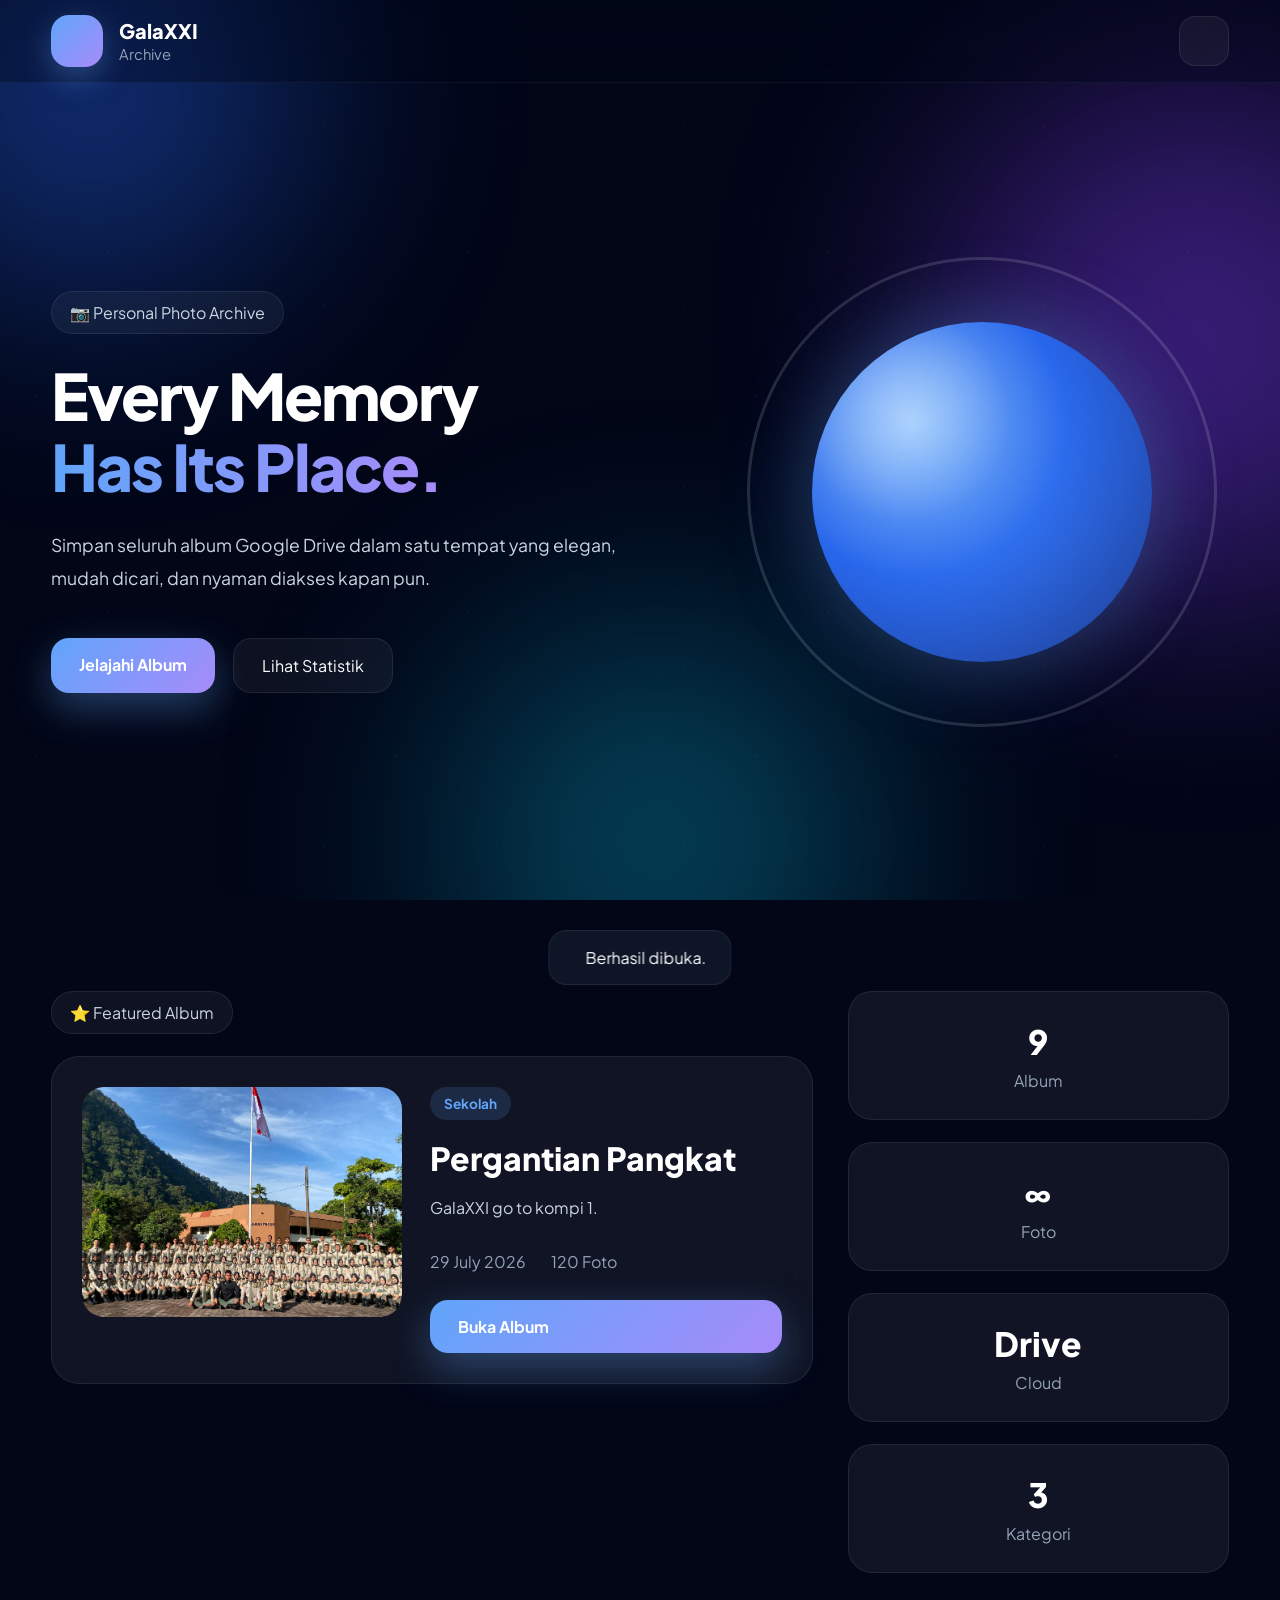
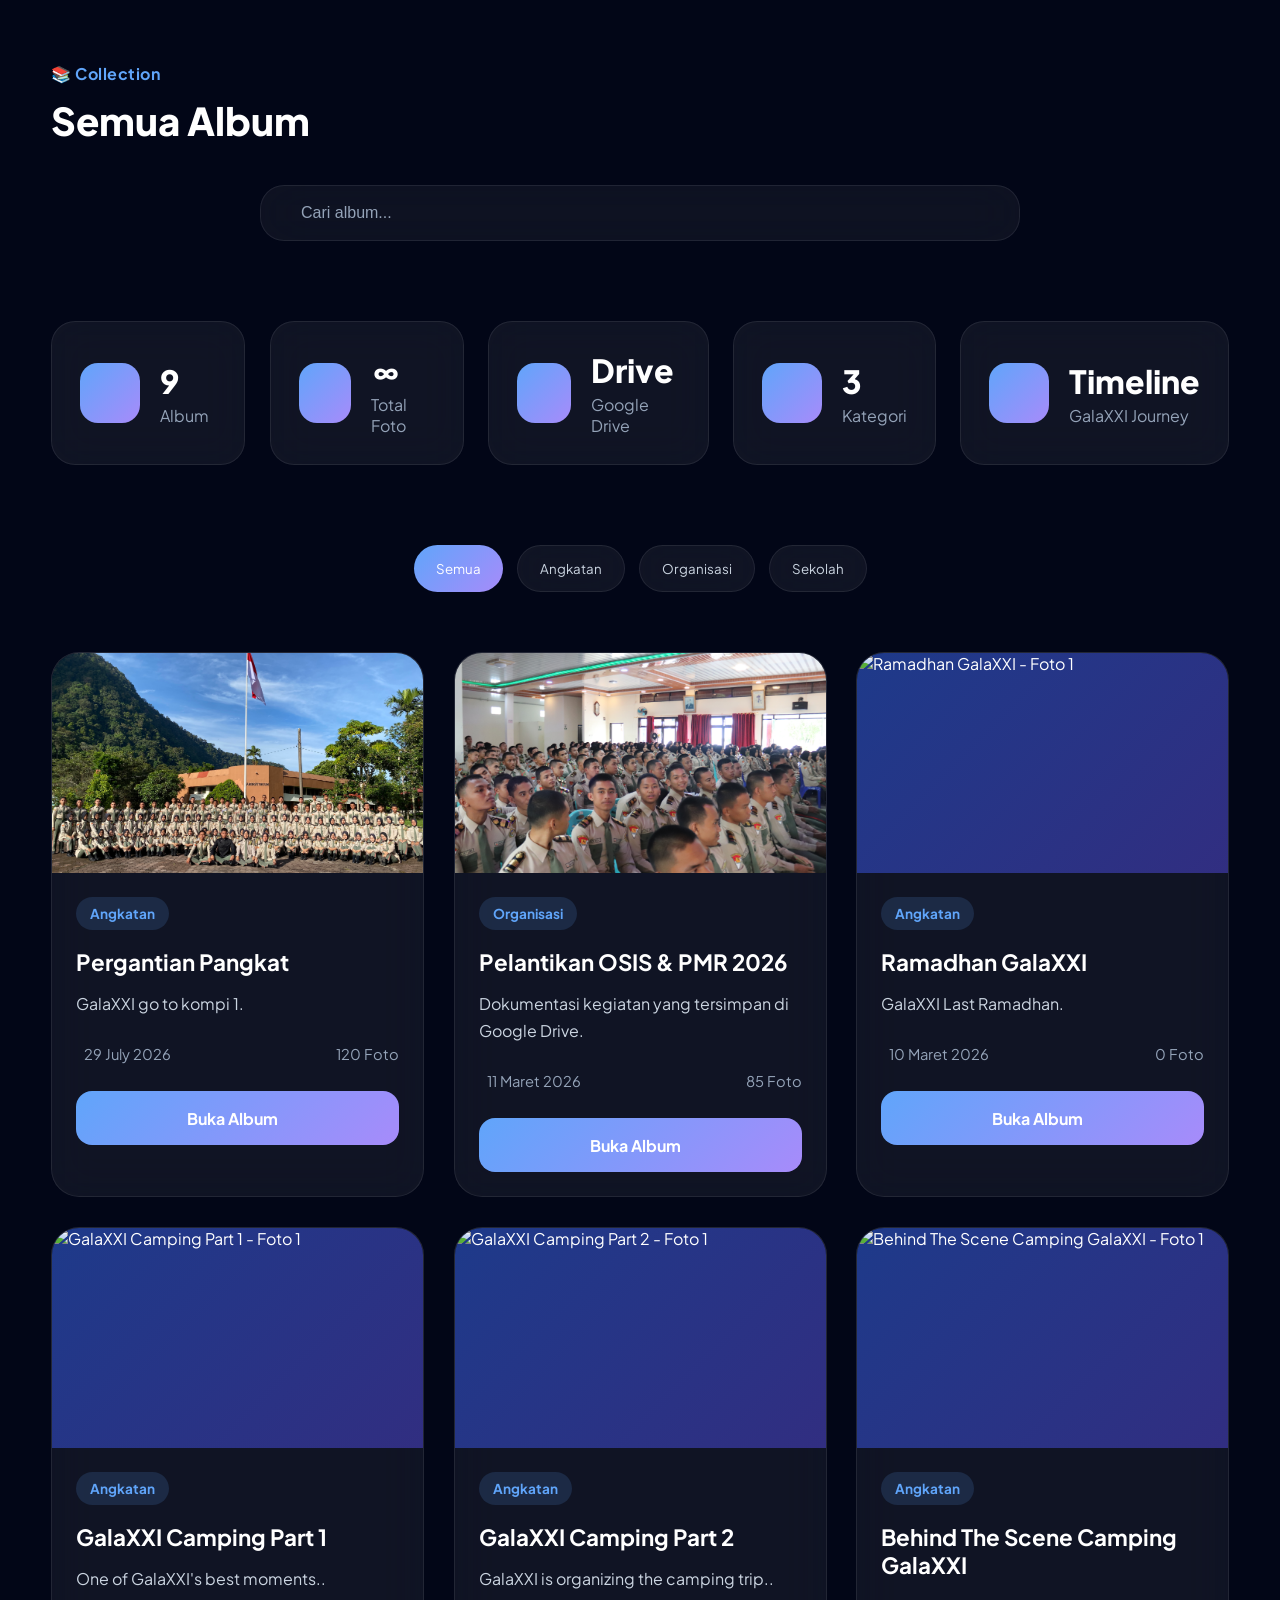
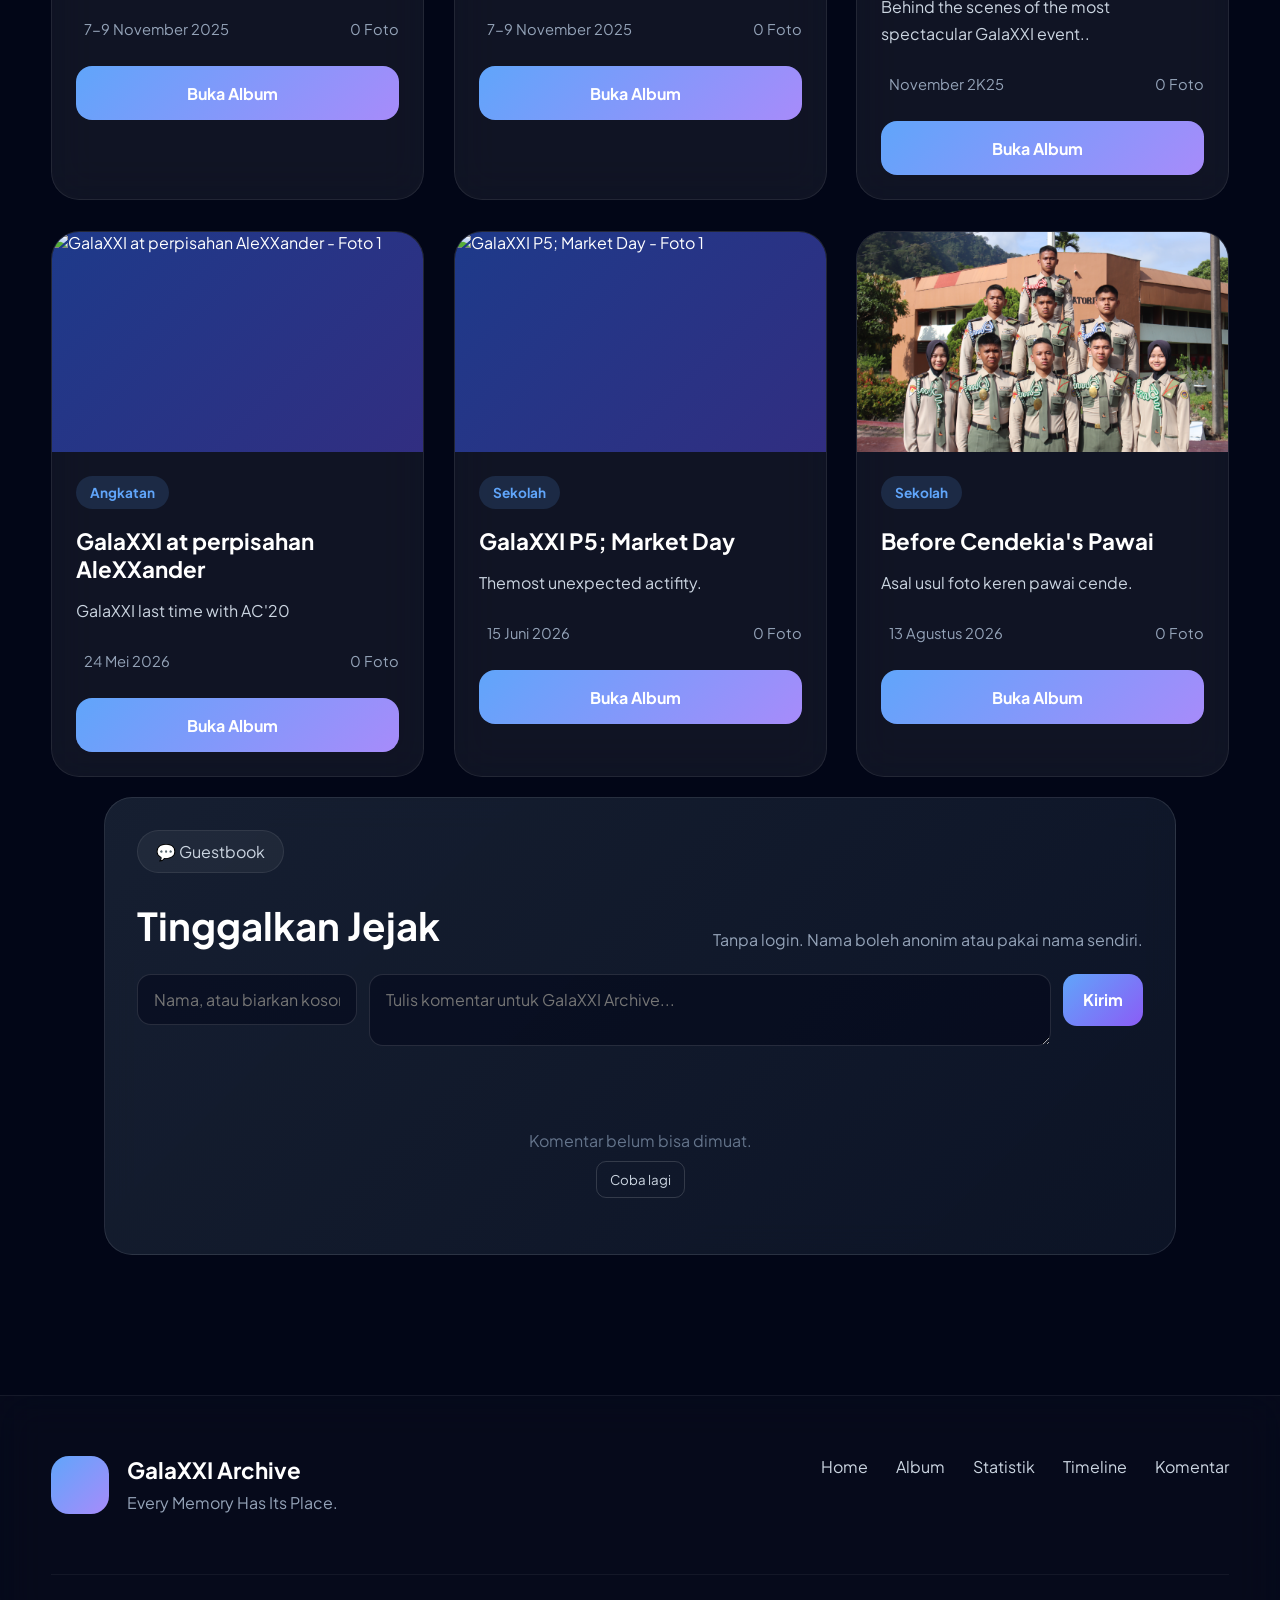
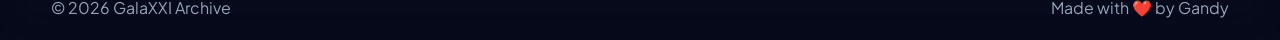
==== commit 4674be4f: "Add persistent Supabase guestbook comments" ====
--- a/index.html
+++ b/index.html
@@ -34,6 +34,7 @@
         .timeline-stat { cursor: pointer; }
         .timeline-stat:hover .stat-icon { transform: rotate(-4deg) scale(1.05); }
         .timeline-stat .stat-icon { transition: transform .35s ease; }
+        .comment-section{max-width:1120px;margin:20px auto 90px;padding:0 24px}.comment-panel{padding:32px;border:1px solid rgba(255,255,255,.1);border-radius:28px;background:linear-gradient(135deg,rgba(30,41,59,.72),rgba(15,23,42,.8));backdrop-filter:blur(16px)}.comment-head{display:flex;justify-content:space-between;gap:20px;align-items:end;margin-bottom:24px}.comment-head h2{margin:6px 0 0;font-size:clamp(1.7rem,3vw,2.4rem)}.comment-head p{color:#94a3b8;margin:0}.comment-form{display:grid;grid-template-columns:220px 1fr auto;gap:12px;align-items:start}.comment-form input,.comment-form textarea{width:100%;box-sizing:border-box;border:1px solid rgba(255,255,255,.12);background:rgba(2,6,23,.48);color:#e2e8f0;border-radius:14px;padding:14px 16px;font:inherit;outline:none}.comment-form textarea{min-height:52px;resize:vertical}.comment-form input:focus,.comment-form textarea:focus{border-color:#818cf8;box-shadow:0 0 0 3px rgba(129,140,248,.12)}.comment-submit{border:0;border-radius:14px;padding:14px 20px;min-height:52px;background:linear-gradient(135deg,#60a5fa,#8b5cf6);color:white;font:inherit;font-weight:700;cursor:pointer}.comment-submit:disabled{opacity:.6;cursor:not-allowed}.comment-status{min-height:22px;margin:14px 0 4px;color:#94a3b8;font-size:.92rem}.comment-list{display:grid;gap:12px;margin-top:24px}.comment-item{padding:18px;border:1px solid rgba(255,255,255,.08);border-radius:18px;background:rgba(15,23,42,.42)}.comment-meta{display:flex;justify-content:space-between;gap:16px;margin-bottom:9px}.comment-name{font-weight:700}.comment-time{color:#64748b;font-size:.85rem;white-space:nowrap}.comment-text{margin:0;color:#cbd5e1;line-height:1.65;white-space:pre-wrap;word-break:break-word}.comment-empty{text-align:center;color:#64748b;padding:24px}.comment-retry{margin-top:10px;border:1px solid rgba(255,255,255,.15);background:transparent;color:#cbd5e1;border-radius:10px;padding:9px 13px;cursor:pointer}@media(max-width:760px){.comment-section{padding:0 16px}.comment-panel{padding:22px}.comment-head{align-items:start;flex-direction:column}.comment-form{grid-template-columns:1fr}.comment-submit{width:100%}.comment-meta{align-items:flex-start;flex-direction:column;gap:4px}}
         @media (min-width: 1101px) { .stats-grid { grid-template-columns: repeat(5,1fr); } }
         @media (max-width: 1100px) and (min-width: 701px) { .stats-grid { grid-template-columns: repeat(3,1fr); } }
         @media (max-width: 700px) { .stats-grid { grid-template-columns: repeat(2,1fr); } .cover-nav { opacity: 1; width: 38px; height: 38px; } }
@@ -46,83 +47,40 @@
 
     <div class="background"><div class="aurora aurora-1"></div><div class="aurora aurora-2"></div><div class="aurora aurora-3"></div><div class="noise"></div></div>
 
-    <header>
-        <nav class="navbar">
-            <a href="#" class="logo"><div class="logo-icon"><i data-lucide="images"></i></div><div class="logo-text"><h2>GalaXXI</h2><span>Archive</span></div></a>
-            <div class="nav-right"><button id="themeToggle" class="icon-button" aria-label="Dark Mode"><i data-lucide="moon-star"></i></button></div>
-        </nav>
-    </header>
+    <header><nav class="navbar"><a href="#" class="logo"><div class="logo-icon"><i data-lucide="images"></i></div><div class="logo-text"><h2>GalaXXI</h2><span>Archive</span></div></a><div class="nav-right"><button id="themeToggle" class="icon-button" aria-label="Dark Mode"><i data-lucide="moon-star"></i></button></div></nav></header>
 
-    <section class="hero">
-        <div class="hero-content">
-            <span class="hero-badge">📷 Personal Photo Archive</span>
-            <h1>Every Memory<br><span>Has Its Place.</span></h1>
-            <p>Simpan seluruh album Google Drive dalam satu tempat yang elegan, mudah dicari, dan nyaman diakses kapan pun.</p>
-            <div class="hero-buttons">
-                <a href="#albums" class="btn-primary">Jelajahi Album</a>
-                <a href="stats.html" class="btn-secondary">Lihat Statistik</a>
-            </div>
-        </div>
-        <div class="hero-visual"><div class="planet"><div class="planet-ring"></div><div class="planet-glow"></div></div></div>
-    </section>
+    <section class="hero"><div class="hero-content"><span class="hero-badge">📷 Personal Photo Archive</span><h1>Every Memory<br><span>Has Its Place.</span></h1><p>Simpan seluruh album Google Drive dalam satu tempat yang elegan, mudah dicari, dan nyaman diakses kapan pun.</p><div class="hero-buttons"><a href="#albums" class="btn-primary">Jelajahi Album</a><a href="stats.html" class="btn-secondary">Lihat Statistik</a></div></div><div class="hero-visual"><div class="planet"><div class="planet-ring"></div><div class="planet-glow"></div></div></div></section>
 
-    <section class="featured-dashboard">
-        <div class="featured-left">
-            <span class="section-badge">⭐ Featured Album</span>
-            <div class="featured-card">
-                <div class="featured-cover"><img id="featuredCover" src="assets/covers/default.webp" alt="Featured Album"></div>
-                <div class="featured-content">
-                    <span class="featured-category">Sekolah</span>
-                    <h2 id="featuredTitle">Class Meeting 2026</h2>
-                    <p id="featuredDescription">Album pilihan yang akan ditampilkan secara otomatis dari albums.js.</p>
-                    <div class="featured-info"><span id="featuredDate">📅 24 Mei 2026</span><span id="featuredPhotos">📷 156 Foto</span></div>
-                    <a id="featuredLink" href="#" target="_blank" rel="noopener noreferrer" class="btn-primary">Buka Album</a>
-                </div>
-            </div>
-        </div>
-        <div class="hero-mini-stats">
-            <div class="mini-card"><h2 id="miniAlbum">0</h2><p>Album</p></div>
-            <div class="mini-card"><h2 id="miniPhoto">0</h2><p>Foto</p></div>
-            <div class="mini-card"><h2>Drive</h2><p>Cloud</p></div>
-            <div class="mini-card"><h2 id="miniCategory">0</h2><p>Kategori</p></div>
-        </div>
-    </section>
+    <section class="featured-dashboard"><div class="featured-left"><span class="section-badge">⭐ Featured Album</span><div class="featured-card"><div class="featured-cover"><img id="featuredCover" src="assets/covers/default.webp" alt="Featured Album"></div><div class="featured-content"><span class="featured-category">Sekolah</span><h2 id="featuredTitle">Class Meeting 2026</h2><p id="featuredDescription">Album pilihan yang akan ditampilkan secara otomatis dari albums.js.</p><div class="featured-info"><span id="featuredDate">📅 24 Mei 2026</span><span id="featuredPhotos">📷 156 Foto</span></div><a id="featuredLink" href="#" target="_blank" rel="noopener noreferrer" class="btn-primary">Buka Album</a></div></div></div><div class="hero-mini-stats"><div class="mini-card"><h2 id="miniAlbum">0</h2><p>Album</p></div><div class="mini-card"><h2 id="miniPhoto">0</h2><p>Foto</p></div><div class="mini-card"><h2>Drive</h2><p>Cloud</p></div><div class="mini-card"><h2 id="miniCategory">0</h2><p>Kategori</p></div></div></section>
 
-    <section class="section-title"><div><span>📚 Collection</span><h2>Semua Album</h2></div></section>
-    <section class="search-section"><div class="search-wrapper"><div class="search-box"><i data-lucide="search"></i><input type="text" id="searchInput" placeholder="Cari album..."></div></div></section>
+    <section class="section-title"><div><span>📚 Collection</span><h2>Semua Album</h2></div></section><section class="search-section"><div class="search-wrapper"><div class="search-box"><i data-lucide="search"></i><input type="text" id="searchInput" placeholder="Cari album..."></div></div></section>
 
-    <section id="stats" class="stats-section">
-        <div class="stats-grid">
-            <div class="stat-card"><div class="stat-icon"><i data-lucide="folder-open"></i></div><div><h2 id="albumCount">0</h2><p>Album</p></div></div>
-            <div class="stat-card"><div class="stat-icon"><i data-lucide="image"></i></div><div><h2 id="photoCount">0</h2><p>Total Foto</p></div></div>
-            <a id="driveStat" class="stat-card stat-card-link" href="drive.html" aria-label="Lihat daftar Google Drive"><div class="stat-icon"><i data-lucide="cloud"></i></div><div><h2>Drive</h2><p>Google Drive</p></div></a>
-            <div class="stat-card"><div class="stat-icon"><i data-lucide="tag"></i></div><div><h2 id="categoryCount">0</h2><p>Kategori</p></div></div>
-            <a class="stat-card stat-card-link timeline-stat" href="timeline.html" aria-label="Lihat Timeline GalaXXI"><div class="stat-icon"><i data-lucide="route"></i></div><div><h2>Timeline</h2><p>GalaXXI Journey</p></div></a>
-        </div>
-    </section>
+    <section id="stats" class="stats-section"><div class="stats-grid"><div class="stat-card"><div class="stat-icon"><i data-lucide="folder-open"></i></div><div><h2 id="albumCount">0</h2><p>Album</p></div></div><div class="stat-card"><div class="stat-icon"><i data-lucide="image"></i></div><div><h2 id="photoCount">0</h2><p>Total Foto</p></div></div><a id="driveStat" class="stat-card stat-card-link" href="drive.html" aria-label="Lihat daftar Google Drive"><div class="stat-icon"><i data-lucide="cloud"></i></div><div><h2>Drive</h2><p>Google Drive</p></div></a><div class="stat-card"><div class="stat-icon"><i data-lucide="tag"></i></div><div><h2 id="categoryCount">0</h2><p>Kategori</p></div></div><a class="stat-card stat-card-link timeline-stat" href="timeline.html" aria-label="Lihat Timeline GalaXXI"><div class="stat-icon"><i data-lucide="route"></i></div><div><h2>Timeline</h2><p>GalaXXI Journey</p></div></a></div></section>
 
-    <section class="category-section"><div class="category-wrapper"><button class="category active" data-category="Semua">Semua</button></div></section>
-    <main id="albums" class="main-content"><section id="albumContainer" class="album-grid"></section></main>
+    <section class="category-section"><div class="category-wrapper"><button class="category active" data-category="Semua">Semua</button></div></section><main id="albums" class="main-content"><section id="albumContainer" class="album-grid"></section></main>
 
-    <template id="albumTemplate">
-        <article class="album-card">
-            <div class="album-cover"><img class="cover-image" src="" alt="Album Cover"><button class="cover-nav cover-prev" type="button" aria-label="Foto sebelumnya"><i data-lucide="chevron-left"></i></button><button class="cover-nav cover-next" type="button" aria-label="Foto berikutnya"><i data-lucide="chevron-right"></i></button><div class="cover-placeholder"><i data-lucide="camera"></i></div></div>
-            <div class="album-content"><span class="album-category"></span><h3 class="album-title"></h3><p class="album-description"></p><div class="album-info"><div><i data-lucide="calendar-days"></i><span class="album-date"></span></div><div><i data-lucide="images"></i><span class="album-total"></span></div></div><a class="open-button" target="_blank" rel="noopener noreferrer"><span>Buka Album</span><i data-lucide="arrow-up-right"></i></a></div>
-        </article>
-    </template>
+    <template id="albumTemplate"><article class="album-card"><div class="album-cover"><img class="cover-image" src="" alt="Album Cover"><button class="cover-nav cover-prev" type="button" aria-label="Foto sebelumnya"><i data-lucide="chevron-left"></i></button><button class="cover-nav cover-next" type="button" aria-label="Foto berikutnya"><i data-lucide="chevron-right"></i></button><div class="cover-placeholder"><i data-lucide="camera"></i></div></div><div class="album-content"><span class="album-category"></span><h3 class="album-title"></h3><p class="album-description"></p><div class="album-info"><div><i data-lucide="calendar-days"></i><span class="album-date"></span></div><div><i data-lucide="images"></i><span class="album-total"></span></div></div><a class="open-button" target="_blank" rel="noopener noreferrer"><span>Buka Album</span><i data-lucide="arrow-up-right"></i></a></div></article></template>
 
     <section id="emptyState" class="empty-state hidden"><div class="empty-icon"><i data-lucide="folder-search"></i></div><h2>Album tidak ditemukan</h2><p>Coba gunakan kata kunci lain atau pilih kategori yang berbeda.</p></section>
-    <button id="backToTop" class="back-to-top" aria-label="Kembali ke atas"><i data-lucide="arrow-up"></i></button>
-    <div id="scrollProgress" class="scroll-progress"></div>
-    <div id="toast" class="toast"><i data-lucide="check-circle"></i><span>Berhasil dibuka.</span></div>
 
-    <footer class="footer">
-        <div class="footer-content"><div class="footer-brand"><div class="footer-logo"><i data-lucide="images"></i></div><div><h2>GalaXXI Archive</h2><p>Every Memory Has Its Place.</p></div></div><div class="footer-links"><a href="#">Home</a><a href="#albums">Album</a><a href="stats.html">Statistik</a><a href="timeline.html">Timeline</a></div></div>
-        <div class="footer-bottom"><p>© 2026 GalaXXI Archive</p><span>Made with ❤️ by Gandy</span></div>
-    </footer>
+    <section id="comments" class="comment-section"><div class="comment-panel"><div class="comment-head"><div><span class="section-badge">💬 Guestbook</span><h2>Tinggalkan Jejak</h2></div><p>Tanpa login. Nama boleh anonim atau pakai nama sendiri.</p></div><form id="commentForm" class="comment-form"><input id="commentName" type="text" maxlength="40" placeholder="Nama, atau biarkan kosong untuk Anonymous"><textarea id="commentText" maxlength="1000" required placeholder="Tulis komentar untuk GalaXXI Archive..."></textarea><button id="commentSubmit" class="comment-submit" type="submit">Kirim</button></form><div id="commentStatus" class="comment-status" aria-live="polite"></div><div id="commentList" class="comment-list"><div class="comment-empty">Memuat komentar...</div></div></div></section>
 
-    <script src="albums.js"></script>
-    <script src="script.js"></script>
-    <script>lucide.createIcons();</script>
+    <button id="backToTop" class="back-to-top" aria-label="Kembali ke atas"><i data-lucide="arrow-up"></i></button><div id="scrollProgress" class="scroll-progress"></div><div id="toast" class="toast"><i data-lucide="check-circle"></i><span>Berhasil dibuka.</span></div>
+
+    <footer class="footer"><div class="footer-content"><div class="footer-brand"><div class="footer-logo"><i data-lucide="images"></i></div><div><h2>GalaXXI Archive</h2><p>Every Memory Has Its Place.</p></div></div><div class="footer-links"><a href="#">Home</a><a href="#albums">Album</a><a href="stats.html">Statistik</a><a href="timeline.html">Timeline</a><a href="#comments">Komentar</a></div></div><div class="footer-bottom"><p>© 2026 GalaXXI Archive</p><span>Made with ❤️ by Gandy</span></div></footer>
+
+    <script src="albums.js"></script><script src="script.js"></script>
+    <script>
+    const SUPABASE_URL='https://jtrhxphcjkczrdsquycp.supabase.co/rest/v1';
+    const SUPABASE_KEY='sb_publishable_Y1m4gNHjiiS6SVwBVpfmng_NRA8uO_7';
+    const commentList=document.getElementById('commentList'),commentForm=document.getElementById('commentForm'),commentName=document.getElementById('commentName'),commentText=document.getElementById('commentText'),commentStatus=document.getElementById('commentStatus'),commentSubmit=document.getElementById('commentSubmit');
+    function setStatus(text){commentStatus.textContent=text}
+    function formatTime(value){try{return new Intl.DateTimeFormat('id-ID',{dateStyle:'medium',timeStyle:'short'}).format(new Date(value))}catch(e){return ''}}
+    function renderComments(rows){commentList.innerHTML='';if(!rows||!rows.length){commentList.innerHTML='<div class="comment-empty">Belum ada komentar. Jadilah yang pertama menulis sesuatu ✨</div>';return}rows.forEach(row=>{const item=document.createElement('article');item.className='comment-item';const meta=document.createElement('div');meta.className='comment-meta';const name=document.createElement('span');name.className='comment-name';name.textContent=row.name&&row.name.trim()?row.name:'Anonymous';const time=document.createElement('span');time.className='comment-time';time.textContent=formatTime(row.created_at);const text=document.createElement('p');text.className='comment-text';text.textContent=row.comment||'';meta.append(name,time);item.append(meta,text);commentList.appendChild(item)})}
+    async function loadComments(){setStatus('');commentList.innerHTML='<div class="comment-empty">Memuat komentar...</div>';try{const res=await fetch(SUPABASE_URL+'/comments?select=id,name,comment,created_at&order=created_at.desc&limit=100',{headers:{apikey:SUPABASE_KEY,Authorization:'Bearer '+SUPABASE_KEY}});if(!res.ok)throw new Error(await res.text());renderComments(await res.json())}catch(err){commentList.innerHTML='<div class="comment-empty">Komentar belum bisa dimuat.<br><button class="comment-retry" type="button" id="retryComments">Coba lagi</button></div>';document.getElementById('retryComments').onclick=loadComments;console.error('Supabase load error:',err)}}
+    commentForm.addEventListener('submit',async e=>{e.preventDefault();const comment=commentText.value.trim();const name=commentName.value.trim()||'Anonymous';if(!comment)return;commentSubmit.disabled=true;commentSubmit.textContent='Mengirim...';setStatus('');try{const res=await fetch(SUPABASE_URL+'/comments',{method:'POST',headers:{apikey:SUPABASE_KEY,Authorization:'Bearer '+SUPABASE_KEY,'Content-Type':'application/json',Prefer:'return=representation'},body:JSON.stringify({name,comment})});if(!res.ok)throw new Error(await res.text());const rows=await res.json();commentText.value='';setStatus('Komentar berhasil dikirim ✨');await loadComments()}catch(err){console.error('Supabase insert error:',err);setStatus('Komentar belum berhasil dikirim. Coba lagi beberapa saat.') }finally{commentSubmit.disabled=false;commentSubmit.textContent='Kirim'}});
+    loadComments();
+    lucide.createIcons();
+    </script>
 </body>
 </html>
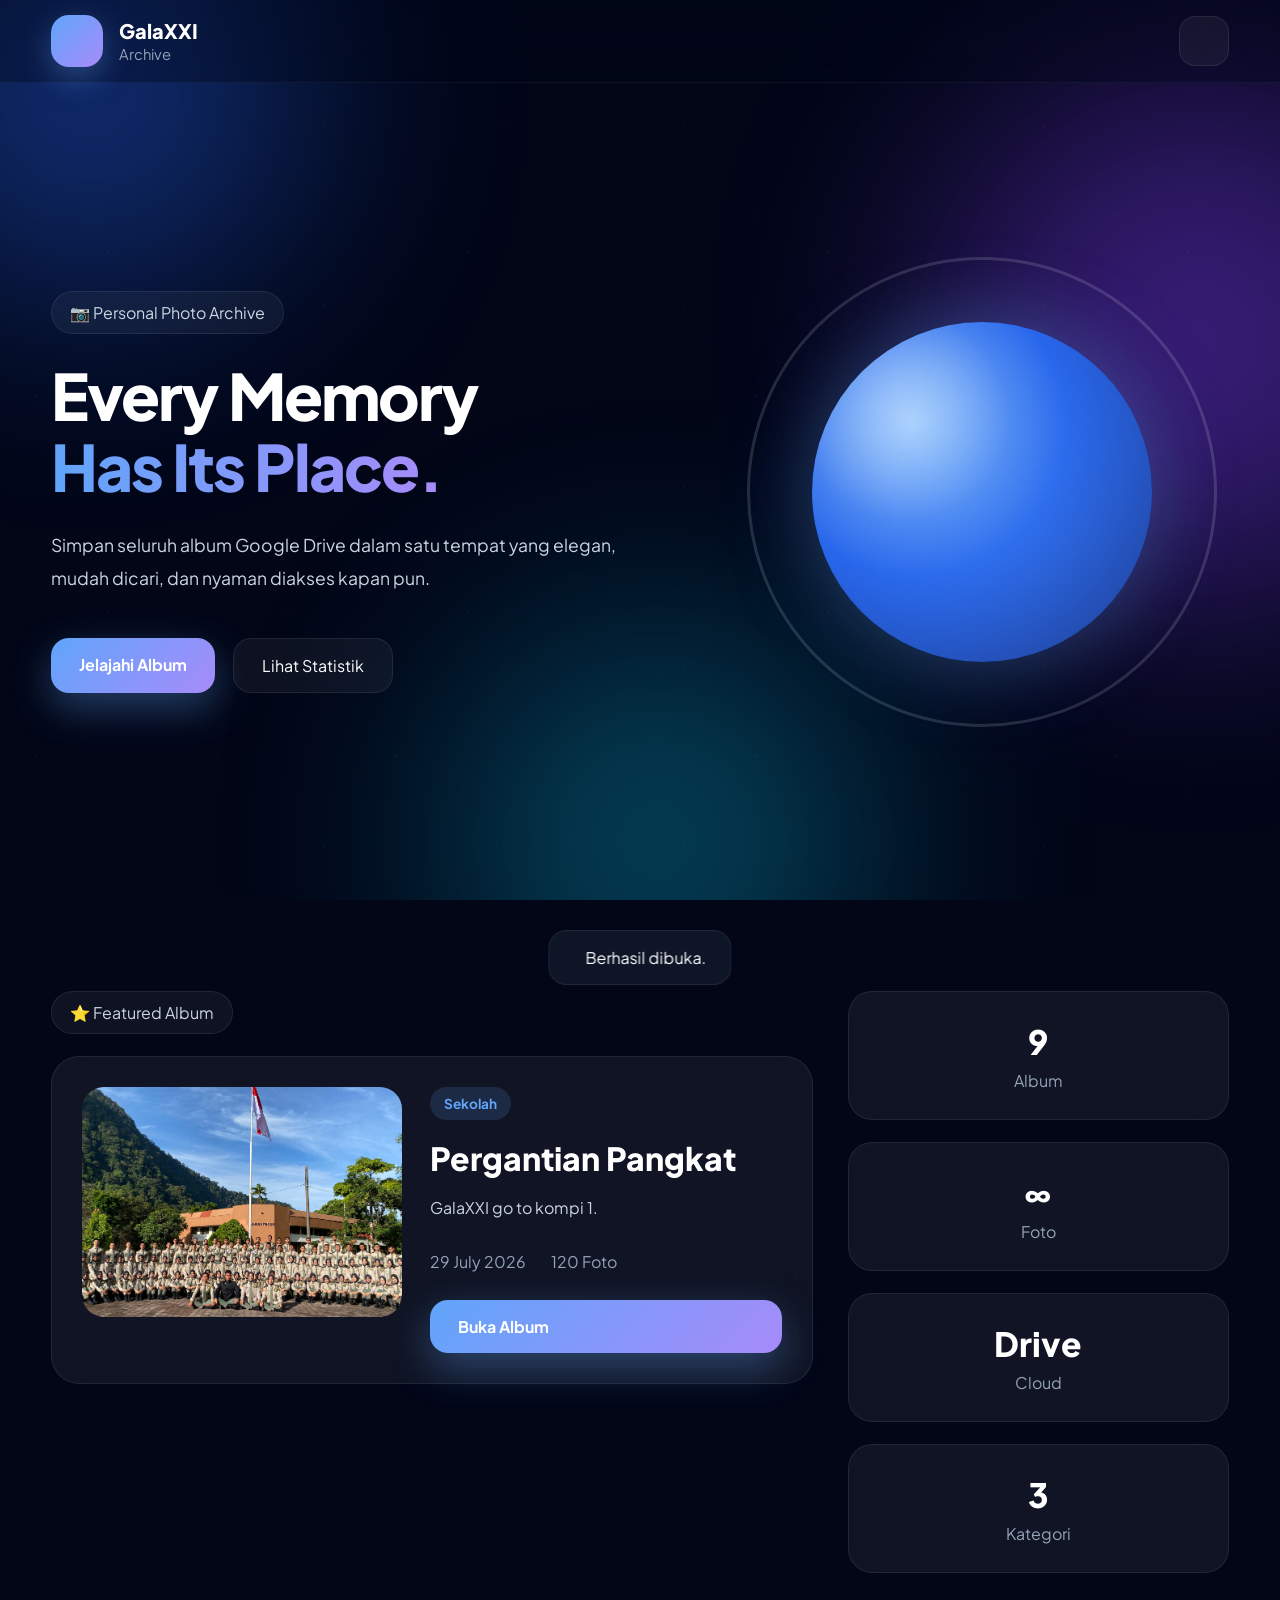
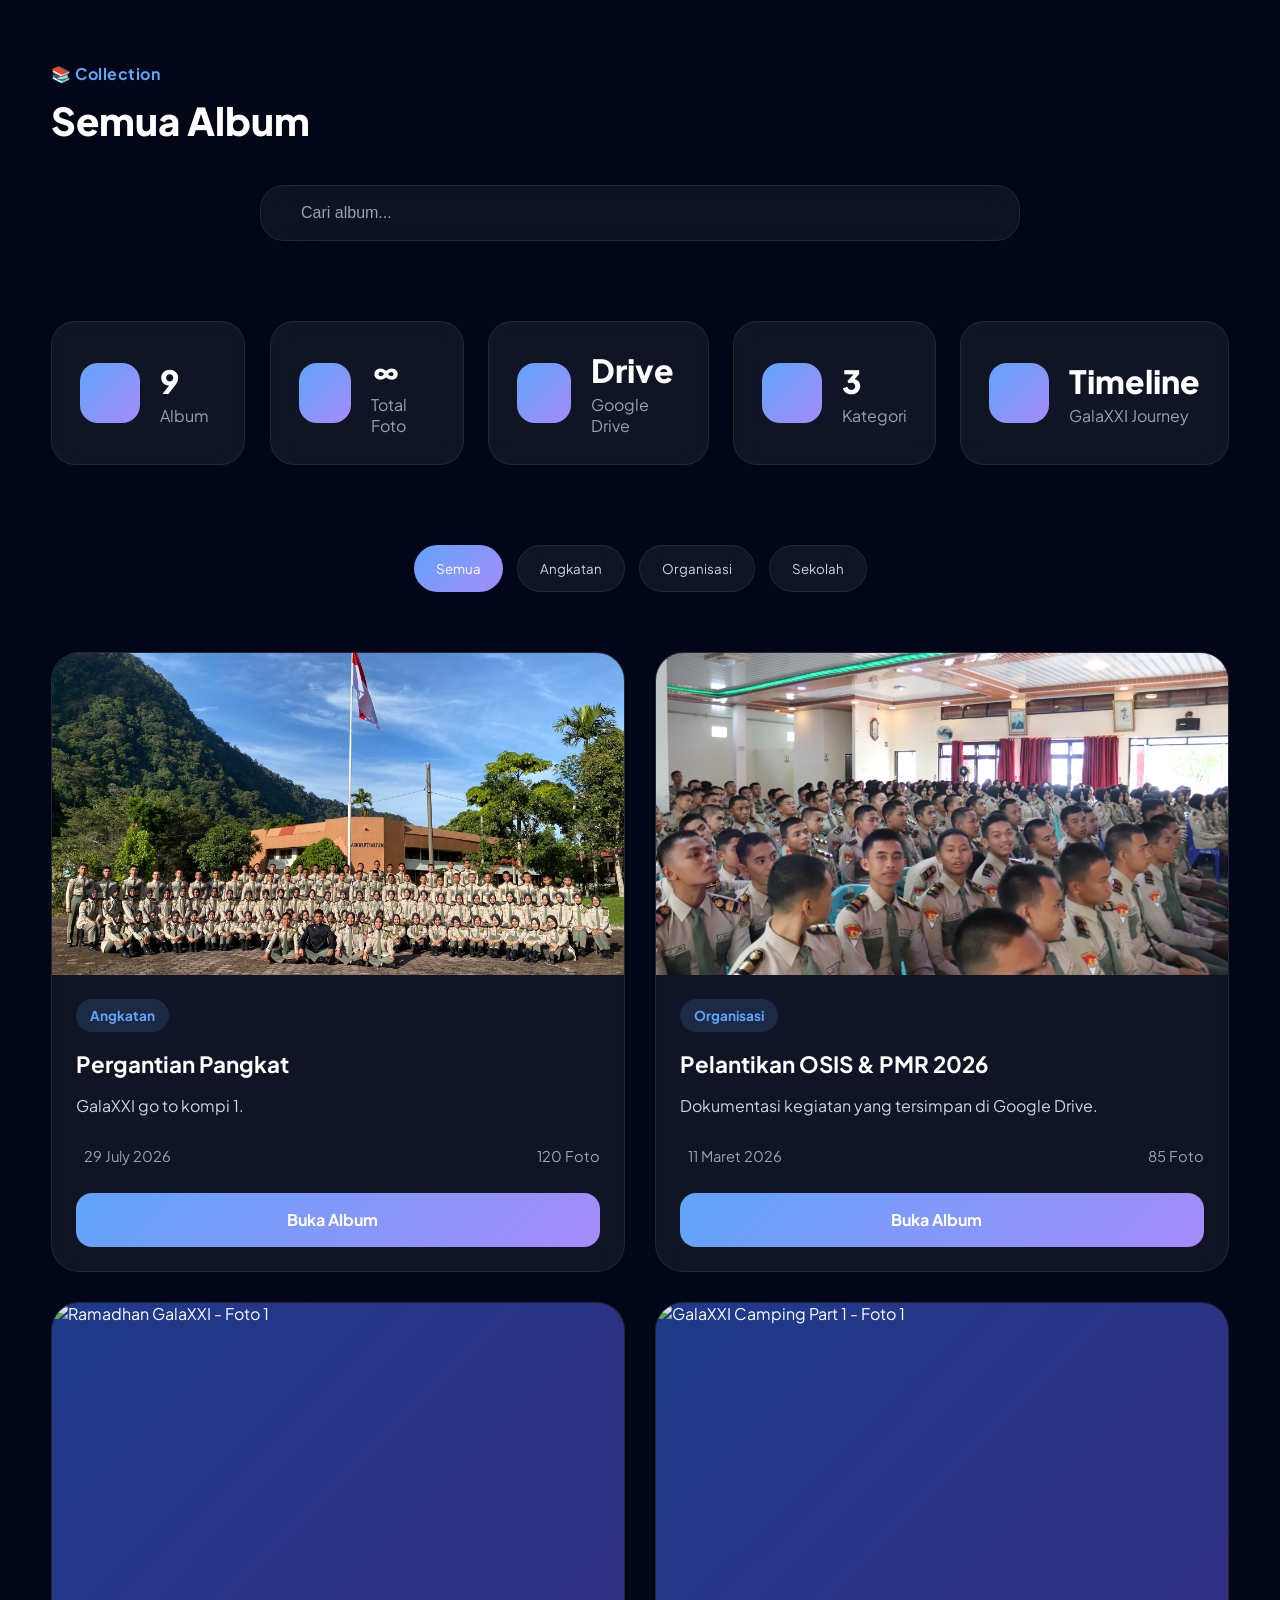
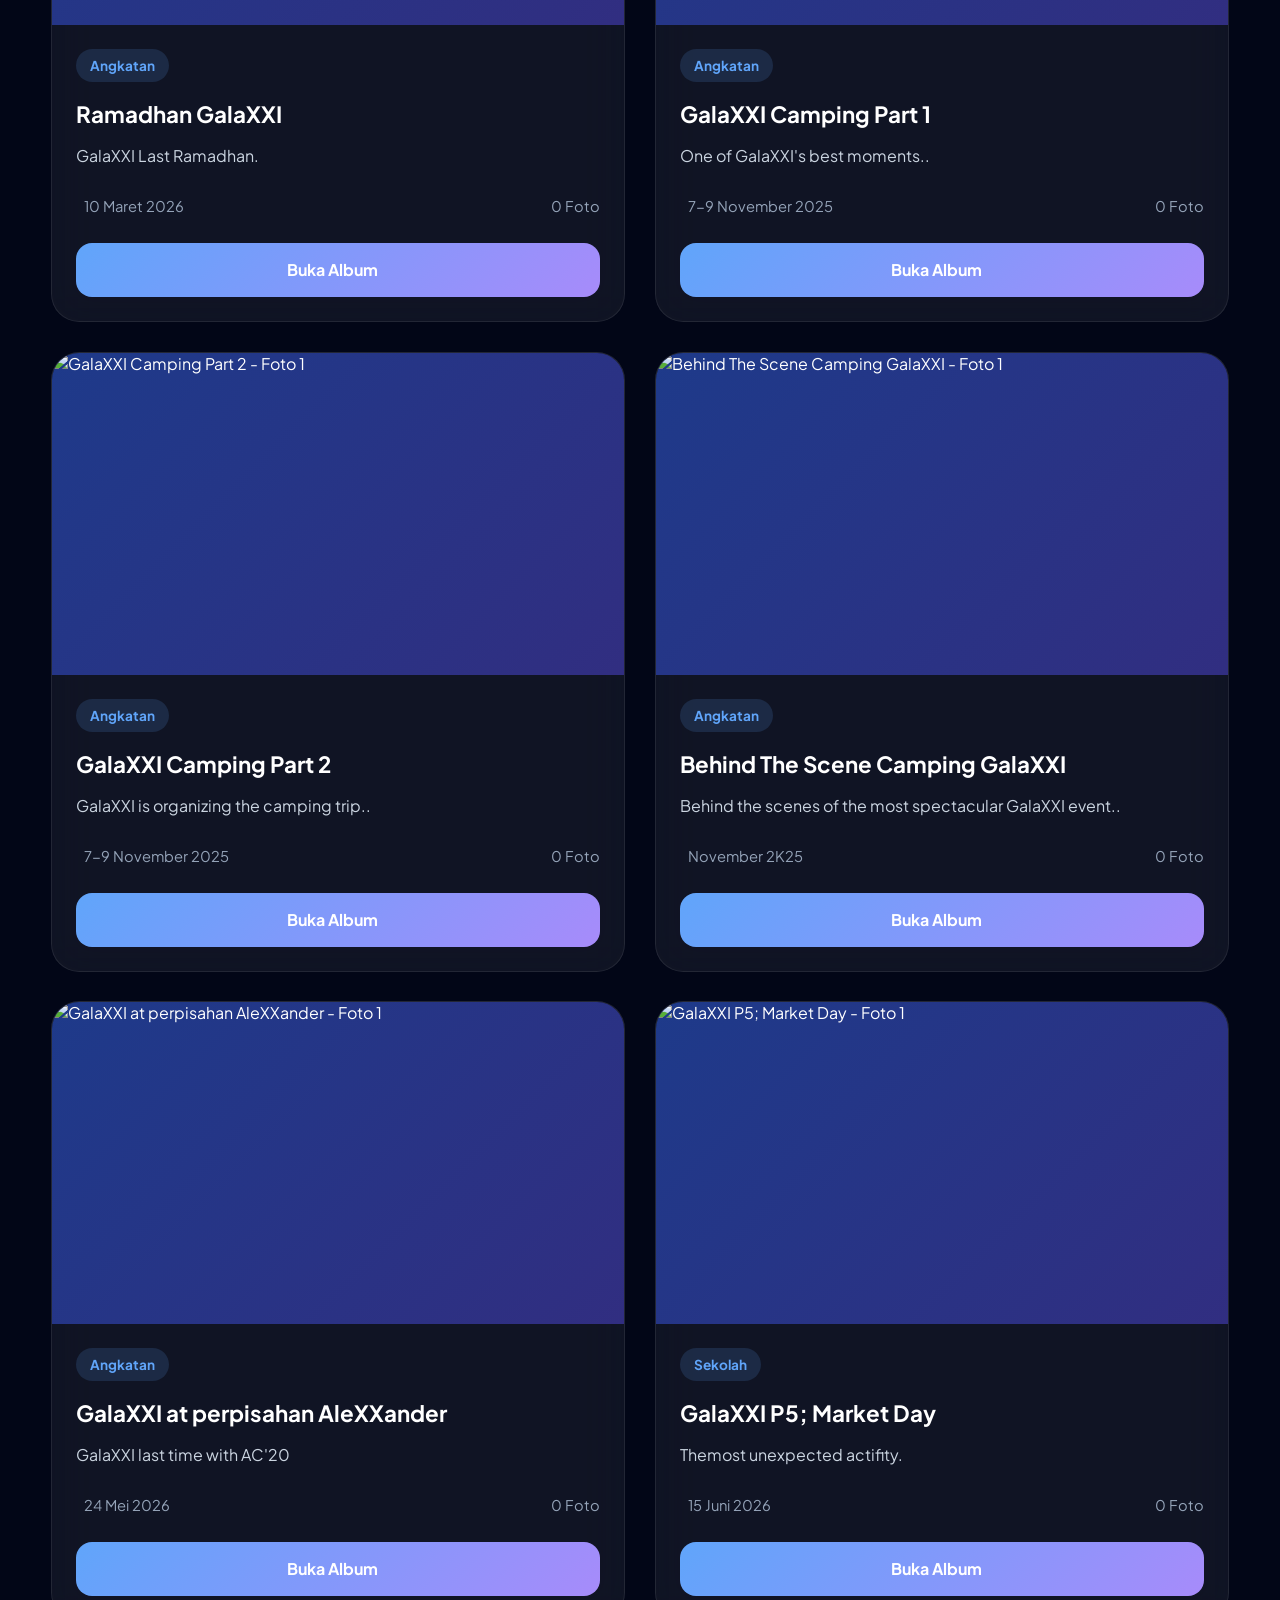
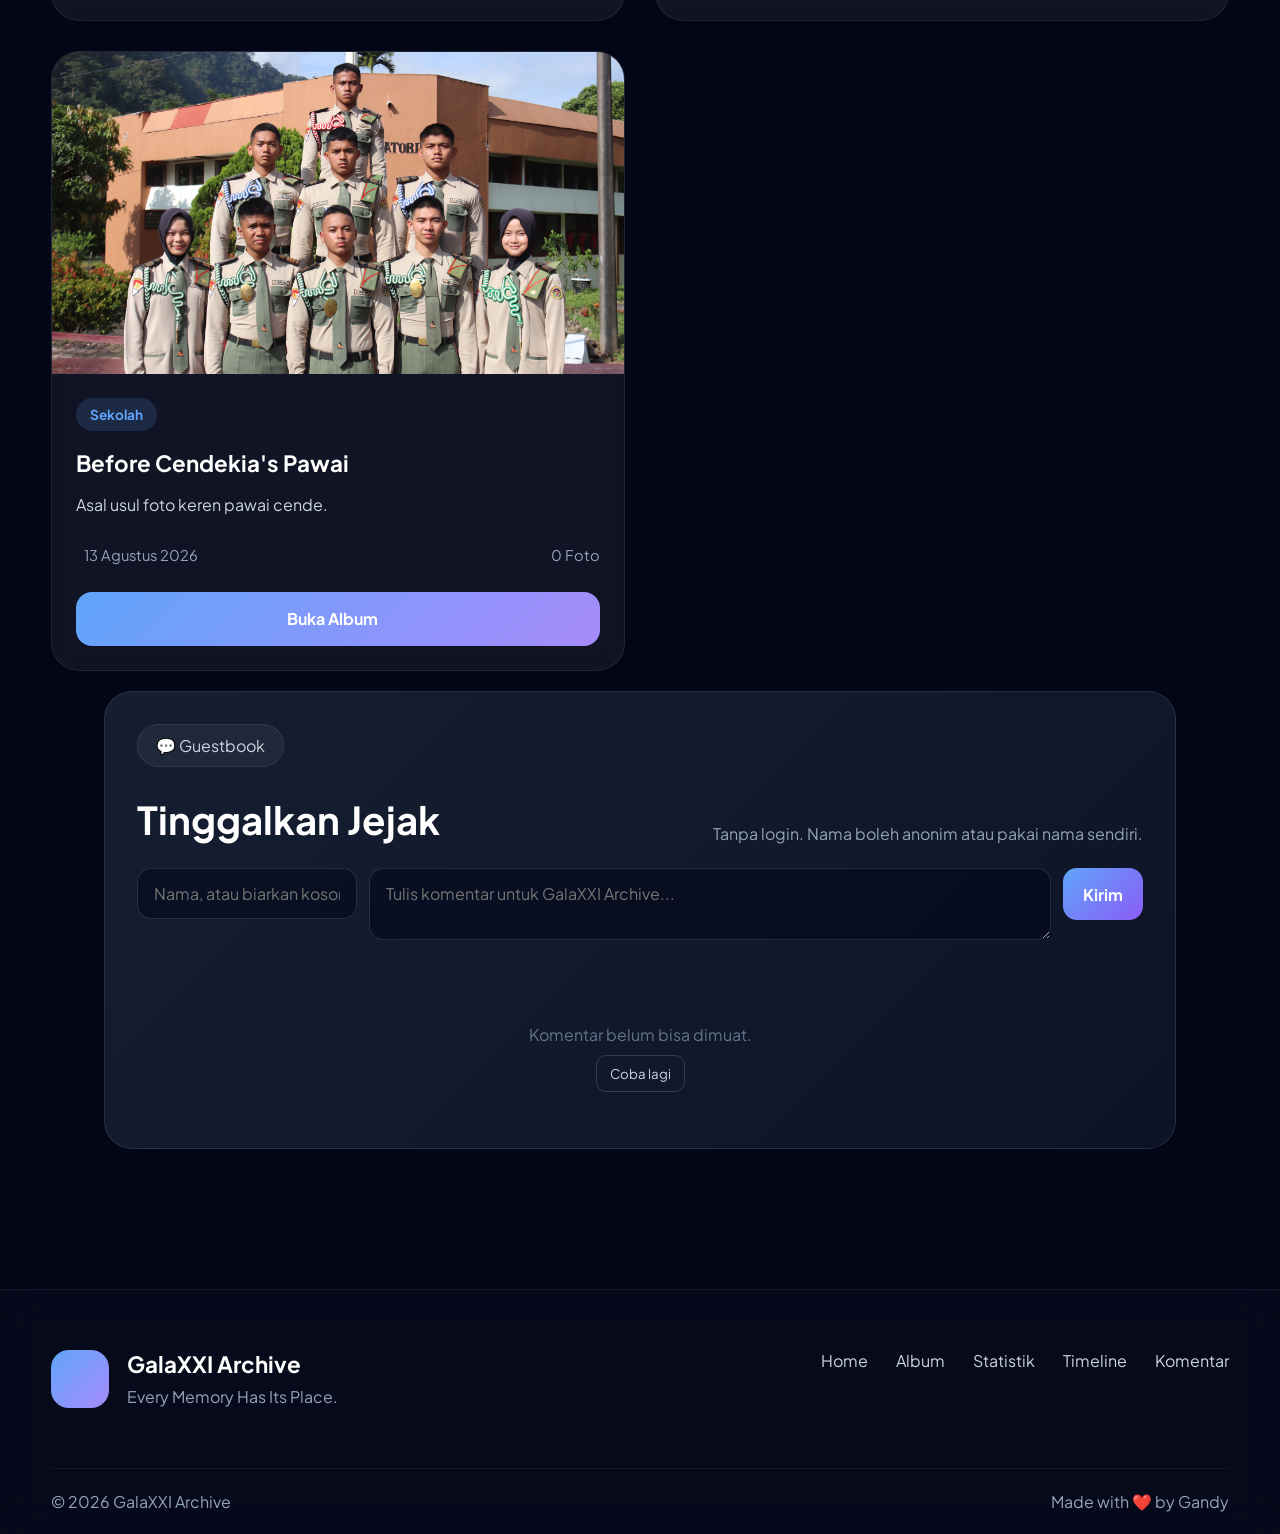
==== commit 99a7300c: "Adjust album grid per category and enforce 16:9 thumbnails" ====
--- a/index.html
+++ b/index.html
@@ -20,7 +20,7 @@
     <link rel="stylesheet" href="style.css">
 
     <style>
-        .album-cover { position: relative; overflow: hidden; touch-action: pan-y; }
+        .album-cover { position: relative; overflow: hidden; touch-action: pan-y; aspect-ratio: 16 / 9; height: auto; }
         .album-cover .cover-image { display: block; width: 100%; height: 100%; object-fit: cover; user-select: none; -webkit-user-drag: none; transition: opacity .2s ease, transform .35s ease; }
         .cover-nav { position: absolute; top: 50%; transform: translateY(-50%); width: 42px; height: 42px; display: grid; place-items: center; border: 1px solid rgba(255,255,255,.18); border-radius: 50%; background: rgba(2,6,23,.58); color: white; backdrop-filter: blur(12px); cursor: pointer; z-index: 5; opacity: 0; transition: opacity .25s ease, transform .25s ease, background .25s ease; }
         .cover-nav svg { width: 19px; height: 19px; }
@@ -35,38 +35,28 @@
         .timeline-stat:hover .stat-icon { transform: rotate(-4deg) scale(1.05); }
         .timeline-stat .stat-icon { transition: transform .35s ease; }
         .comment-section{max-width:1120px;margin:20px auto 90px;padding:0 24px}.comment-panel{padding:32px;border:1px solid rgba(255,255,255,.1);border-radius:28px;background:linear-gradient(135deg,rgba(30,41,59,.72),rgba(15,23,42,.8));backdrop-filter:blur(16px)}.comment-head{display:flex;justify-content:space-between;gap:20px;align-items:end;margin-bottom:24px}.comment-head h2{margin:6px 0 0;font-size:clamp(1.7rem,3vw,2.4rem)}.comment-head p{color:#94a3b8;margin:0}.comment-form{display:grid;grid-template-columns:220px 1fr auto;gap:12px;align-items:start}.comment-form input,.comment-form textarea{width:100%;box-sizing:border-box;border:1px solid rgba(255,255,255,.12);background:rgba(2,6,23,.48);color:#e2e8f0;border-radius:14px;padding:14px 16px;font:inherit;outline:none}.comment-form textarea{min-height:52px;resize:vertical}.comment-form input:focus,.comment-form textarea:focus{border-color:#818cf8;box-shadow:0 0 0 3px rgba(129,140,248,.12)}.comment-submit{border:0;border-radius:14px;padding:14px 20px;min-height:52px;background:linear-gradient(135deg,#60a5fa,#8b5cf6);color:white;font:inherit;font-weight:700;cursor:pointer}.comment-submit:disabled{opacity:.6;cursor:not-allowed}.comment-status{min-height:22px;margin:14px 0 4px;color:#94a3b8;font-size:.92rem}.comment-list{display:grid;gap:12px;margin-top:24px}.comment-item{padding:18px;border:1px solid rgba(255,255,255,.08);border-radius:18px;background:rgba(15,23,42,.42)}.comment-meta{display:flex;justify-content:space-between;gap:16px;margin-bottom:9px}.comment-name{font-weight:700}.comment-time{color:#64748b;font-size:.85rem;white-space:nowrap}.comment-text{margin:0;color:#cbd5e1;line-height:1.65;white-space:pre-wrap;word-break:break-word}.comment-empty{text-align:center;color:#64748b;padding:24px}.comment-retry{margin-top:10px;border:1px solid rgba(255,255,255,.15);background:transparent;color:#cbd5e1;border-radius:10px;padding:9px 13px;cursor:pointer}@media(max-width:760px){.comment-section{padding:0 16px}.comment-panel{padding:22px}.comment-head{align-items:start;flex-direction:column}.comment-form{grid-template-columns:1fr}.comment-submit{width:100%}.comment-meta{align-items:flex-start;flex-direction:column;gap:4px}}
+        .album-grid { grid-template-columns: repeat(3, minmax(0, 1fr)); }
+        .album-grid.category-two-columns { grid-template-columns: repeat(2, minmax(0, 1fr)); }
         @media (min-width: 1101px) { .stats-grid { grid-template-columns: repeat(5,1fr); } }
-        @media (max-width: 1100px) and (min-width: 701px) { .stats-grid { grid-template-columns: repeat(3,1fr); } }
-        @media (max-width: 700px) { .stats-grid { grid-template-columns: repeat(2,1fr); } .cover-nav { opacity: 1; width: 38px; height: 38px; } }
+        @media (max-width: 1100px) and (min-width: 769px) { .stats-grid { grid-template-columns: repeat(3,1fr); } }
+        @media (max-width: 768px) { .stats-grid { grid-template-columns: repeat(2,1fr); } .album-grid,.album-grid.category-two-columns { grid-template-columns: 1fr; } .cover-nav { opacity: 1; width: 38px; height: 38px; } }
         @media (max-width: 480px) { .stats-grid { grid-template-columns: 1fr; } }
     </style>
 </head>
 
 <body>
     <div id="loader"><div class="loader-logo">📸</div><h1>GalaXXI Archive</h1><p>Loading memories...</p></div>
-
     <div class="background"><div class="aurora aurora-1"></div><div class="aurora aurora-2"></div><div class="aurora aurora-3"></div><div class="noise"></div></div>
-
     <header><nav class="navbar"><a href="#" class="logo"><div class="logo-icon"><i data-lucide="images"></i></div><div class="logo-text"><h2>GalaXXI</h2><span>Archive</span></div></a><div class="nav-right"><button id="themeToggle" class="icon-button" aria-label="Dark Mode"><i data-lucide="moon-star"></i></button></div></nav></header>
-
     <section class="hero"><div class="hero-content"><span class="hero-badge">📷 Personal Photo Archive</span><h1>Every Memory<br><span>Has Its Place.</span></h1><p>Simpan seluruh album Google Drive dalam satu tempat yang elegan, mudah dicari, dan nyaman diakses kapan pun.</p><div class="hero-buttons"><a href="#albums" class="btn-primary">Jelajahi Album</a><a href="stats.html" class="btn-secondary">Lihat Statistik</a></div></div><div class="hero-visual"><div class="planet"><div class="planet-ring"></div><div class="planet-glow"></div></div></div></section>
-
     <section class="featured-dashboard"><div class="featured-left"><span class="section-badge">⭐ Featured Album</span><div class="featured-card"><div class="featured-cover"><img id="featuredCover" src="assets/covers/default.webp" alt="Featured Album"></div><div class="featured-content"><span class="featured-category">Sekolah</span><h2 id="featuredTitle">Class Meeting 2026</h2><p id="featuredDescription">Album pilihan yang akan ditampilkan secara otomatis dari albums.js.</p><div class="featured-info"><span id="featuredDate">📅 24 Mei 2026</span><span id="featuredPhotos">📷 156 Foto</span></div><a id="featuredLink" href="#" target="_blank" rel="noopener noreferrer" class="btn-primary">Buka Album</a></div></div></div><div class="hero-mini-stats"><div class="mini-card"><h2 id="miniAlbum">0</h2><p>Album</p></div><div class="mini-card"><h2 id="miniPhoto">0</h2><p>Foto</p></div><div class="mini-card"><h2>Drive</h2><p>Cloud</p></div><div class="mini-card"><h2 id="miniCategory">0</h2><p>Kategori</p></div></div></section>
-
     <section class="section-title"><div><span>📚 Collection</span><h2>Semua Album</h2></div></section><section class="search-section"><div class="search-wrapper"><div class="search-box"><i data-lucide="search"></i><input type="text" id="searchInput" placeholder="Cari album..."></div></div></section>
-
     <section id="stats" class="stats-section"><div class="stats-grid"><div class="stat-card"><div class="stat-icon"><i data-lucide="folder-open"></i></div><div><h2 id="albumCount">0</h2><p>Album</p></div></div><div class="stat-card"><div class="stat-icon"><i data-lucide="image"></i></div><div><h2 id="photoCount">0</h2><p>Total Foto</p></div></div><a id="driveStat" class="stat-card stat-card-link" href="drive.html" aria-label="Lihat daftar Google Drive"><div class="stat-icon"><i data-lucide="cloud"></i></div><div><h2>Drive</h2><p>Google Drive</p></div></a><div class="stat-card"><div class="stat-icon"><i data-lucide="tag"></i></div><div><h2 id="categoryCount">0</h2><p>Kategori</p></div></div><a class="stat-card stat-card-link timeline-stat" href="timeline.html" aria-label="Lihat Timeline GalaXXI"><div class="stat-icon"><i data-lucide="route"></i></div><div><h2>Timeline</h2><p>GalaXXI Journey</p></div></a></div></section>
-
     <section class="category-section"><div class="category-wrapper"><button class="category active" data-category="Semua">Semua</button></div></section><main id="albums" class="main-content"><section id="albumContainer" class="album-grid"></section></main>
-
     <template id="albumTemplate"><article class="album-card"><div class="album-cover"><img class="cover-image" src="" alt="Album Cover"><button class="cover-nav cover-prev" type="button" aria-label="Foto sebelumnya"><i data-lucide="chevron-left"></i></button><button class="cover-nav cover-next" type="button" aria-label="Foto berikutnya"><i data-lucide="chevron-right"></i></button><div class="cover-placeholder"><i data-lucide="camera"></i></div></div><div class="album-content"><span class="album-category"></span><h3 class="album-title"></h3><p class="album-description"></p><div class="album-info"><div><i data-lucide="calendar-days"></i><span class="album-date"></span></div><div><i data-lucide="images"></i><span class="album-total"></span></div></div><a class="open-button" target="_blank" rel="noopener noreferrer"><span>Buka Album</span><i data-lucide="arrow-up-right"></i></a></div></article></template>
-
     <section id="emptyState" class="empty-state hidden"><div class="empty-icon"><i data-lucide="folder-search"></i></div><h2>Album tidak ditemukan</h2><p>Coba gunakan kata kunci lain atau pilih kategori yang berbeda.</p></section>
-
     <section id="comments" class="comment-section"><div class="comment-panel"><div class="comment-head"><div><span class="section-badge">💬 Guestbook</span><h2>Tinggalkan Jejak</h2></div><p>Tanpa login. Nama boleh anonim atau pakai nama sendiri.</p></div><form id="commentForm" class="comment-form"><input id="commentName" type="text" maxlength="40" placeholder="Nama, atau biarkan kosong untuk Anonymous"><textarea id="commentText" maxlength="1000" required placeholder="Tulis komentar untuk GalaXXI Archive..."></textarea><button id="commentSubmit" class="comment-submit" type="submit">Kirim</button></form><div id="commentStatus" class="comment-status" aria-live="polite"></div><div id="commentList" class="comment-list"><div class="comment-empty">Memuat komentar...</div></div></div></section>
-
     <button id="backToTop" class="back-to-top" aria-label="Kembali ke atas"><i data-lucide="arrow-up"></i></button><div id="scrollProgress" class="scroll-progress"></div><div id="toast" class="toast"><i data-lucide="check-circle"></i><span>Berhasil dibuka.</span></div>
-
     <footer class="footer"><div class="footer-content"><div class="footer-brand"><div class="footer-logo"><i data-lucide="images"></i></div><div><h2>GalaXXI Archive</h2><p>Every Memory Has Its Place.</p></div></div><div class="footer-links"><a href="#">Home</a><a href="#albums">Album</a><a href="stats.html">Statistik</a><a href="timeline.html">Timeline</a><a href="#comments">Komentar</a></div></div><div class="footer-bottom"><p>© 2026 GalaXXI Archive</p><span>Made with ❤️ by Gandy</span></div></footer>
 
     <script src="albums.js"></script><script src="script.js"></script>
@@ -81,6 +71,22 @@
     commentForm.addEventListener('submit',async e=>{e.preventDefault();const comment=commentText.value.trim();const name=commentName.value.trim()||'Anonymous';if(!comment)return;commentSubmit.disabled=true;commentSubmit.textContent='Mengirim...';setStatus('');try{const res=await fetch(SUPABASE_URL+'/comments',{method:'POST',headers:{apikey:SUPABASE_KEY,Authorization:'Bearer '+SUPABASE_KEY,'Content-Type':'application/json',Prefer:'return=representation'},body:JSON.stringify({name,comment})});if(!res.ok)throw new Error(await res.text());const rows=await res.json();commentText.value='';setStatus('Komentar berhasil dikirim ✨');await loadComments()}catch(err){console.error('Supabase insert error:',err);setStatus('Komentar belum berhasil dikirim. Coba lagi beberapa saat.') }finally{commentSubmit.disabled=false;commentSubmit.textContent='Kirim'}});
     loadComments();
     lucide.createIcons();
+
+    (function(){
+        const container=document.getElementById('albumContainer');
+        const wrapper=document.querySelector('.category-wrapper');
+        if(!container||!wrapper)return;
+        const syncLayout=()=>{
+            const active=wrapper.querySelector('.category.active');
+            const category=active?.dataset.category||'Semua';
+            container.classList.toggle('category-two-columns',category!=='Semua');
+        };
+        syncLayout();
+        wrapper.addEventListener('click',event=>{
+            if(!event.target.closest('.category'))return;
+            requestAnimationFrame(syncLayout);
+        });
+    })();
     </script>
 </body>
-</html>
+</html>
